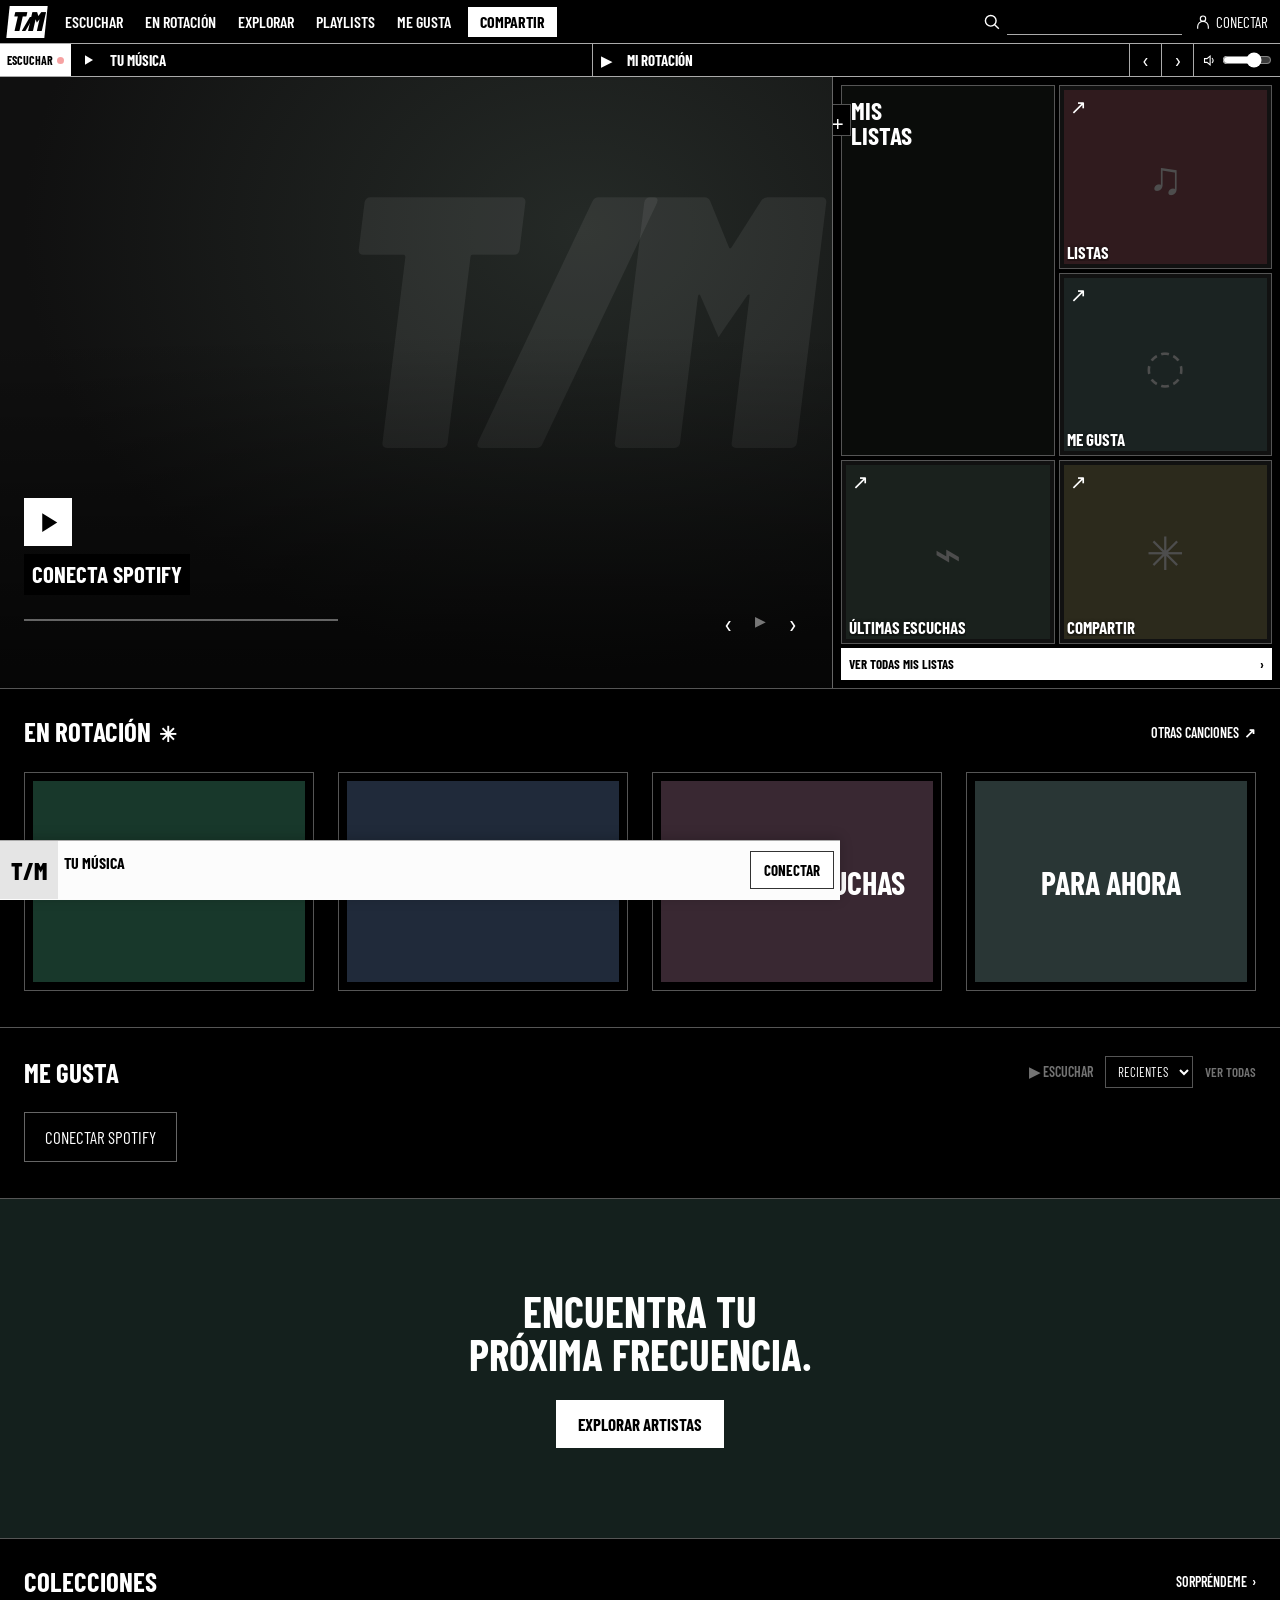
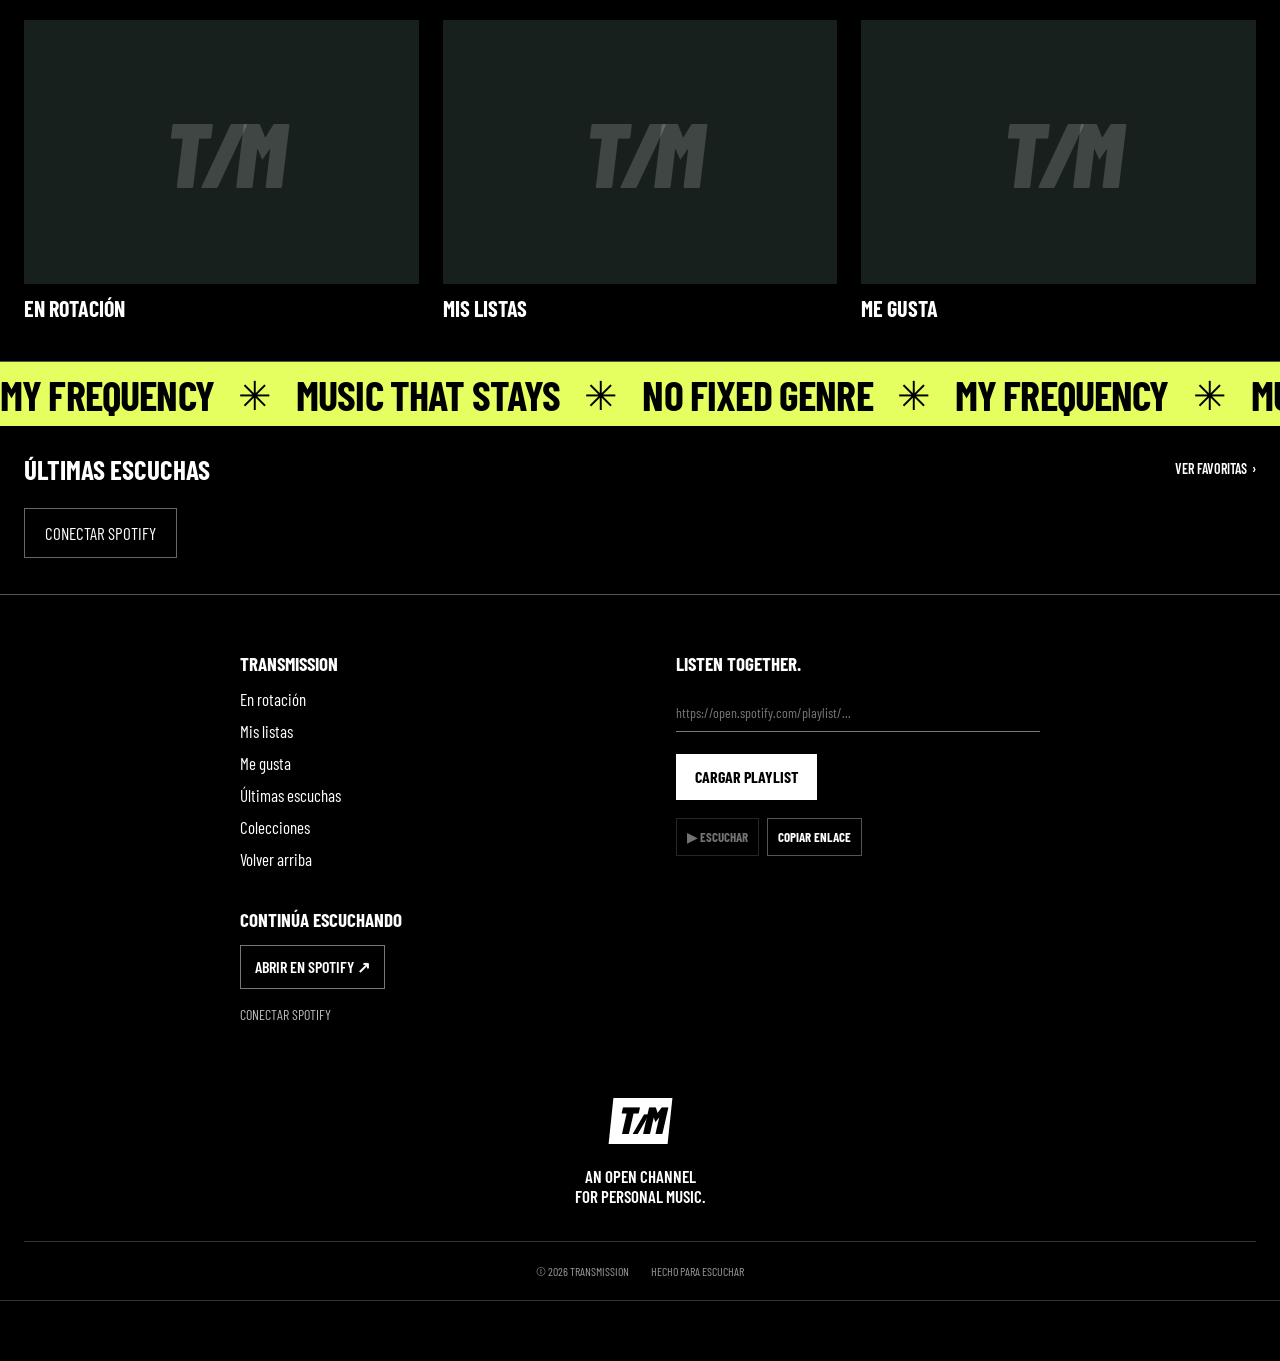
==== index.html @ 5ff11e05 "Use Spotify's current search limit in the music catalog" ====
<!doctype html>
<html lang="es"><head>
  <meta charset="utf-8"><meta name="viewport" content="width=device-width, initial-scale=1, viewport-fit=cover"><meta name="theme-color" content="#000000">
  <meta name="application-name" content="TRANSMISSION"><meta name="apple-mobile-web-app-title" content="TRANSMISSION"><meta property="og:site_name" content="TRANSMISSION"><meta name="description" content="Tu música, playlists y descubrimientos de Spotify en TRANSMISSION.">
  <title>TRANSMISSION — Personal music archive</title>
  <link rel="icon" href="./favicon.svg?v=2" type="image/svg+xml"><link rel="preconnect" href="https://fonts.googleapis.com"><link rel="preconnect" href="https://fonts.gstatic.com" crossorigin>
  <link href="https://fonts.googleapis.com/css2?family=Barlow+Condensed:wght@400;500;600;700;800;900&display=swap" rel="stylesheet">
  <link rel="stylesheet" href="./transmission.css?v=20261012rebuild4">
  <script defer src="./spotify-auth.js?v=20261012rebuild4"></script>
  <script defer src="./spotify-editorial.js?v=20261012rebuild4"></script>
  <script defer src="./spotify-controls.js?v=20261012rebuild4"></script>
  <script defer src="./spotify-taste.js?v=20261012rebuild4"></script>
  <script defer src="./spotify-library.js?v=20261012rebuild4"></script>
  <script defer src="./spotify-polish.js?v=20261012rebuild4"></script>
  <script defer src="./spotify-artist.js?v=20261012rebuild4"></script>
  <script defer src="./spotify-queue.js?v=20261012rebuild4"></script>
  <script defer src="./spotify-favorites.js?v=20261012rebuild4"></script>
  <script defer src="./spotify-search.js?v=20261012rebuild4"></script>
  <script defer src="./transmission-ui.js?v=20261012rebuild4"></script>
</head><body>
<a class="skip-link" href="#main">Saltar al contenido</a>
<header class="site-header" id="top">
  <div class="top-bar">
    <a class="brand" href="#top" aria-label="Transmission — inicio"><span class="brand-mark">T<span class="brand-mark-slash">/</span>M</span></a>
    <nav class="main-nav" id="main-nav" aria-label="Navegación principal">
      <a class="nav-link is-current" href="#radio">ESCUCHAR</a><a class="nav-link" href="#latest">EN ROTACIÓN</a><a class="nav-link" href="#explore">EXPLORAR</a><a class="nav-link" href="#mixtapes">PLAYLISTS</a><a class="nav-link" href="#liked">ME GUSTA</a><a class="support-link" href="#support">COMPARTIR</a>
    </nav>
    <div class="header-tools">
      <div class="tm-inline-search" id="tm-inline-search"><button class="header-search icon-button" id="search-trigger" aria-label="Buscar canciones"><svg viewBox="0 0 24 24" aria-hidden="true"><circle cx="10.5" cy="10.5" r="6.4"/><path d="m15.2 15.2 5 5"/></svg></button><input id="tm-inline-query" type="search" aria-label="Buscar música" autocomplete="off" placeholder=""><div id="tm-inline-results" class="tm-inline-results" hidden role="region" aria-label="Resultados de búsqueda"></div></div>
      <button class="header-account" id="saved-trigger" title="Conectar Spotify"><svg viewBox="0 0 24 24" aria-hidden="true"><circle cx="12" cy="7" r="4"/><path d="M4 22v-3a8 8 0 0 1 16 0v3"/></svg><span id="account-name">CONECTAR</span></button>
      <button class="mobile-trigger icon-button" id="menu-toggle" aria-label="Abrir menú" aria-expanded="false"><svg viewBox="0 0 24 24" aria-hidden="true"><path d="M3 5h18M3 12h18M3 19h18"/></svg></button>
    </div>
  </div>
  <div class="live-strip" id="radio">
    <div class="live-badge" id="live-label">ESCUCHAR <span class="pulse-dot"></span></div>
    <div class="tm-current-channel"><button class="strip-control" id="audio-toggle" aria-label="Reproducir o pausar">▶</button><div class="tm-strip-song"><strong id="strip-song">TU MÚSICA</strong><small id="strip-artist"></small></div><span id="owner-display" hidden></span></div>
    <button class="tm-next-channel" id="tm-up-next" type="button" aria-label="Escuchar mi rotación"><span class="tm-channel-icon" aria-hidden="true">▶</span><strong id="tm-next-song">MI ROTACIÓN</strong><small id="tm-next-artist"></small></button>
    <div class="tm-strip-tools"><button class="strip-control" id="audio-previous" aria-label="Canción anterior">‹</button><button class="strip-control" id="audio-next" aria-label="Siguiente canción">›</button><label class="tm-strip-volume" aria-label="Volumen del reproductor"><svg viewBox="0 0 24 24" aria-hidden="true"><path d="M4 9v6h4l5 4V5L8 9H4Zm12-1a6 6 0 0 1 0 8"/></svg><input id="tm-strip-volume" type="range" min="0" max="100" value="70" aria-label="Volumen"></label></div>
  </div>
</header>
<main id="main">
<section class="lead-layout" aria-label="Música destacada y playlists">
  <div class="hero-slider" id="hero-slider"><div class="hero-visual" id="hero-visual">
    <div class="hero-image no-cover" id="hero-image"></div>
    <div class="hero-topline"><span></span><span class="hero-onair" hidden><i></i> ESCUCHANDO</span></div>
    <div class="hero-caption"><button class="hero-play" id="hero-play" aria-label="Reproducir canción destacada"><svg viewBox="0 0 40 40" aria-hidden="true"><path d="M10 5v30L34 20z"/></svg></button><div class="hero-caption-plate"><p class="hero-kicker" id="hero-kicker"></p><h1 class="hero-title" id="hero-title">TU MÚSICA</h1><p class="hero-description" id="hero-description"></p></div></div>
    <div class="slider-footer"><div class="slider-progress" id="slider-progress" aria-label="Posición del carrusel"><span id="progress-fill"></span></div><span class="slider-count" id="slider-count"></span><div class="slider-controls"><button id="prev-slide" aria-label="Canción anterior en carrusel">‹</button><button id="pause-slide" aria-label="Reproducir la canción seleccionada" disabled>▶</button><button id="next-slide" aria-label="Siguiente canción en carrusel">›</button></div></div>
  </div></div>
  <aside class="mixtape-rail" id="mixtapes" aria-label="Playlists y selecciones personales">
    <div class="rail-head"><button id="tm-rail-open" class="tm-rail-open" type="button" aria-label="Abrir todas mis listas">+</button><div class="rail-heading">MIS<br>LISTAS</div><div class="tm-rail-actions"><button id="tm-station-play" type="button">▶ MI ROTACIÓN</button><button id="tm-now-play" type="button"><span>▶ PARA AHORA</span><small id="tm-now-caption" hidden></small></button></div></div>
    <button class="rail-all" id="rail-all" type="button">VER TODAS MIS LISTAS <span aria-hidden="true">›</span></button>
  </aside>
</section>
<section id="tm-spotify-embed" class="tm-spotify-embed" hidden aria-label="Reproductor oficial de Spotify">
  <div class="tm-embed-heading"><span class="eyebrow">REPRODUCTOR</span>
    <button id="tm-embed-close" type="button" aria-label="Cerrar reproductor oficial">✕</button></div>
  <div id="tm-embed-frame"></div>
  
</section>
<section class="catalog-section" id="latest">
  <div class="section-heading">
    <div><span class="eyebrow" id="pick-period" hidden></span><h2>EN ROTACIÓN <span class="heading-indicator tm-spin-symbol">✳</span></h2></div>
    <button class="view-all" id="top-refresh" type="button">OTRAS CANCIONES <span>↗</span></button>
  </div>
  <div class="picks-grid" id="picks-grid" aria-label="Canciones más escuchadas"></div>
</section>
<section class="catalog-section tm-liked-section" id="liked" aria-label="Canciones guardadas">
  <div class="section-heading">
    <div><span class="eyebrow" id="liked-kicker" hidden></span><h2>ME GUSTA</h2></div>
    <div class="tm-liked-actions">
  <button class="view-all" id="tm-liked-play" type="button" disabled>▶ ESCUCHAR</button>
  <select id="tm-liked-sort-inline" class="tm-liked-sort-inline" aria-label="Ordenar canciones guardadas"><option value="new">RECIENTES</option><option value="old">ANTIGUAS</option><option value="az">A–Z</option><option value="artist">ARTISTA</option></select>
  <div class="tm-liked-pager" id="tm-liked-pager" aria-label="Navegar canciones guardadas">
    <span id="tm-liked-position" class="tm-liked-position" aria-live="polite"></span>
    <button id="tm-liked-prev" type="button" aria-label="Página anterior" disabled>←</button>
    <button id="tm-liked-more" type="button" aria-label="Página siguiente" disabled>→</button>
  </div>
  <button id="tm-liked-all" class="tm-liked-all" type="button">VER TODAS</button>
</div>
  </div>
  <div class="tm-liked-grid" id="tm-liked-grid" aria-live="polite"></div>
</section>
<section class="discover-panel" id="explore">
  <div id="tm-artist-backdrop" class="tm-artist-backdrop" aria-hidden="true"></div>
  <div class="discover-copy"><h2>ENCUENTRA TU<br>PRÓXIMA FRECUENCIA.</h2><div id="taste-artists" class="tm-taste-artists" hidden><div id="taste-artist-names"></div></div><button id="tm-explore-artists" class="light-cta" type="button">EXPLORAR ARTISTAS</button></div>
</section>
<section class="catalog-section collection-section" id="collections">
  <div class="section-heading"><h2>COLECCIONES</h2><button class="view-all" id="random-discovery" type="button">SORPRÉNDEME <span aria-hidden="true">›</span></button></div>
  <div class="collection-grid">
    <button class="collection-tile" id="collection-top" type="button"><span class="collection-art" id="tm-collection-art-1" aria-hidden="true"></span><span class="collection-caption"><b>EN ROTACIÓN</b><span id="collection-count-1"></span></span></button>
    <button class="collection-tile" id="collection-playlists" type="button"><span class="collection-art" id="tm-collection-art-2" aria-hidden="true"></span><span class="collection-caption"><b>MIS LISTAS</b><span id="collection-count-2"></span></span></button>
    <button class="collection-tile" id="collection-liked" type="button"><span class="collection-art" id="tm-collection-art-3" aria-hidden="true"></span><span class="collection-caption"><b>ME GUSTA</b><span id="collection-count-3"></span></span></button>
  </div>
</section>
<section class="marquee-band" aria-label="Identidad visual"><div class="marquee-inner" aria-hidden="true"><span class="tm-ticker-cycle"><span class="tm-ticker-copy">MY FREQUENCY</span><span class="tm-ticker-star">✳</span><span class="tm-ticker-copy">MUSIC THAT STAYS</span><span class="tm-ticker-star">✳</span><span class="tm-ticker-copy">NO FIXED GENRE</span><span class="tm-ticker-star">✳</span><span class="tm-ticker-copy">MY FREQUENCY</span><span class="tm-ticker-star">✳</span><span class="tm-ticker-copy">MUSIC THAT STAYS</span><span class="tm-ticker-star">✳</span><span class="tm-ticker-copy">NO FIXED GENRE</span><span class="tm-ticker-star">✳</span></span><span class="tm-ticker-cycle"><span class="tm-ticker-copy">MY FREQUENCY</span><span class="tm-ticker-star">✳</span><span class="tm-ticker-copy">MUSIC THAT STAYS</span><span class="tm-ticker-star">✳</span><span class="tm-ticker-copy">NO FIXED GENRE</span><span class="tm-ticker-star">✳</span><span class="tm-ticker-copy">MY FREQUENCY</span><span class="tm-ticker-star">✳</span><span class="tm-ticker-copy">MUSIC THAT STAYS</span><span class="tm-ticker-star">✳</span><span class="tm-ticker-copy">NO FIXED GENRE</span><span class="tm-ticker-star">✳</span></span></div></section>
<section class="catalog-section studio-block" id="recent"><div class="section-heading"><h2>ÚLTIMAS ESCUCHAS</h2><a class="view-all" href="#liked">VER FAVORITAS <span aria-hidden="true">›</span></a><span id="recent-label" hidden></span></div><div id="recent-items" class="tm-recent-items" aria-label="Tus últimas reproducciones"></div></section>
</main>
<footer class="footer" id="support">
  <div class="footer-main"><div class="footer-links"><h2>TRANSMISSION</h2><a href="#latest">En rotación</a><a href="#mixtapes">Mis listas</a><a href="#liked">Me gusta</a><a href="#recent">Últimas escuchas</a><a href="#collections">Colecciones</a><a href="#top">Volver arriba</a><h2 class="footer-spotify-title">CONTINÚA ESCUCHANDO</h2><a id="tm-open-spotify" class="spotify-link" href="https://open.spotify.com/" target="_blank" rel="noopener noreferrer">ABRIR EN SPOTIFY ↗</a><button id="reconnect-button" class="tm-link" type="button">CONECTAR SPOTIFY</button></div>
    <div class="footer-share"><h2>LISTEN TOGETHER.</h2><form id="shared-form" class="tm-form">
        <input id="shared-link" type="url" placeholder="https://open.spotify.com/playlist/..." aria-label="URL de playlist" required>
        <button class="light-cta tm-submit" type="submit">CARGAR PLAYLIST</button>
      </form>
      <div id="shared-info" class="eyebrow"></div>
      <p id="shared-name" class="tm-shared-name"></p>
      <div id="tm-public-embed" class="tm-public-embed" hidden aria-label="Playlist de Spotify integrada"></div>
      <div class="tm-actions">
        <button id="shared-button" class="light-cta tm-submit" disabled type="button">▶ ESCUCHAR</button>
        <button id="shared-share" class="light-cta tm-submit" type="button">COPIAR ENLACE</button>
      </div>
</div></div>
  <div class="footer-signature"><a class="brand-mark" href="#top" aria-label="Transmission — inicio">T<span class="brand-mark-slash">/</span>M</a><p>AN OPEN CHANNEL<br>FOR PERSONAL MUSIC.</p></div><div class="footer-bottom"><span>© 2026 TRANSMISSION</span><span>HECHO PARA ESCUCHAR</span></div>
</footer>
<section class="tm-audio-panel" id="player" aria-label="Reproductor integrado de Spotify">
  <div class="tm-player-art" id="player-art">T/M</div>
  <div class="tm-player-copy">
    <strong id="player-track">TU MÚSICA</strong>
    <small id="player-artist"></small>
    <button id="tm-favorite" class="tm-favorite-button" type="button" aria-label="Guardar canción en Me gusta" title="Guardar canción" disabled>♡</button>
    <div class="tm-timeline">
      <span id="tm-elapsed" aria-label="Posición actual">0:00</span>
      <input id="tm-seek" type="range" min="0" max="1000" value="0" step="1" aria-label="Avanzar dentro de la canción" disabled>
      <span id="tm-duration" aria-label="Duración total">0:00</span>
    </div>
  </div>
  <div class="tm-play-controls" aria-label="Controles de reproducción">
    <button class="tm-control" type="button" id="tm-prev" aria-label="Canción anterior" title="Anterior"><svg width="19" height="19" viewBox="0 0 24 24" fill="none" stroke="currentColor" stroke-width="1.6" stroke-linejoin="round" stroke-linecap="round" aria-hidden="true"><path d="m19 5-9 7 9 7V5ZM5 5v14"/></svg></button>
    <button class="tm-control tm-control-primary" type="button" id="tm-play" aria-label="Reproducir" title="Reproducir"><svg width="19" height="19" viewBox="0 0 24 24" fill="none" stroke="currentColor" stroke-width="1.6" stroke-linejoin="round" stroke-linecap="round" aria-hidden="true"><path d="m9 5 12 7-12 7V5Z" fill="currentColor" stroke="none"/></svg></button>
    <button class="tm-control" type="button" id="tm-next" aria-label="Canción siguiente" title="Siguiente"><svg width="19" height="19" viewBox="0 0 24 24" fill="none" stroke="currentColor" stroke-width="1.6" stroke-linejoin="round" stroke-linecap="round" aria-hidden="true"><path d="m5 5 9 7-9 7V5Zm14 0v14"/></svg></button>
  </div>
  <button id="tm-mini-queue" class="tm-control tm-queue-trigger" type="button" aria-label="Ver cola de reproducción" aria-expanded="false" title="Cola"><svg viewBox="0 0 24 24" aria-hidden="true"><path d="M8 6h13M8 12h13M8 18h13M3 6h1M3 12h1M3 18h1"/></svg></button>
  <button id="tm-mini-share" class="tm-control tm-share-trigger" type="button" aria-label="Compartir canción" title="Compartir"><svg viewBox="0 0 24 24" aria-hidden="true"><path d="M8 12h10m-4-4 4 4-4 4M5 5v14"/></svg></button>
  <div class="tm-play-settings">
    <label class="tm-volume" title="Volumen del navegador"><svg width="19" height="19" viewBox="0 0 24 24" fill="none" stroke="currentColor" stroke-width="1.6" stroke-linejoin="round" stroke-linecap="round" aria-hidden="true"><path d="M4 9v6h4l5 4V5L8 9H4Zm12-1a6 6 0 0 1 0 8m3-11a10 10 0 0 1 0 14"/></svg><input id="tm-volume" type="range" min="0" max="100" value="70" step="1" aria-label="Volumen" disabled></label>
    <button class="tm-control tm-options-trigger" id="tm-more" type="button" aria-label="Más opciones" aria-expanded="false"><svg width="19" height="19" viewBox="0 0 24 24" fill="none" stroke="currentColor" stroke-width="1.6" stroke-linejoin="round" stroke-linecap="round" aria-hidden="true"><circle cx="5" cy="12" r="1.3" fill="currentColor"/><circle cx="12" cy="12" r="1.3" fill="currentColor"/><circle cx="19" cy="12" r="1.3" fill="currentColor"/></svg></button>
    <div class="tm-player-popover" id="tm-options" hidden>
      <div class="tm-popover-heading">AUDIO</div>
      <div class="tm-popover-row">
        <button id="tm-shuffle" class="tm-opt-button" type="button" aria-pressed="false"><svg width="19" height="19" viewBox="0 0 24 24" fill="none" stroke="currentColor" stroke-width="1.6" stroke-linejoin="round" stroke-linecap="round" aria-hidden="true"><path d="m4 7 3 0c7 0 4 10 13 10m-4-4 4 4-4 4M4 17h3c7 0 4-10 13-10m-4-4 4 4-4 4"/></svg> ALEATORIO</button>
        <button id="tm-repeat" class="tm-opt-button" type="button" aria-pressed="false"><svg width="19" height="19" viewBox="0 0 24 24" fill="none" stroke="currentColor" stroke-width="1.6" stroke-linejoin="round" stroke-linecap="round" aria-hidden="true"><path d="m17 2 3 3-3 3M4 11V8a3 3 0 0 1 3-3h13M7 22l-3-3 3-3m13-3v3a3 3 0 0 1-3 3H4"/></svg> REPETIR</button>
      </div>
      <div class="tm-popover-row">
        <button id="tm-queue-button" class="tm-opt-button" type="button"><svg width="19" height="19" viewBox="0 0 24 24" fill="none" stroke="currentColor" stroke-width="1.6" stroke-linejoin="round" stroke-linecap="round" aria-hidden="true"><path d="M9 6h12M9 12h12M9 18h12M3 6h2M3 12h2M3 18h2"/></svg> COLA</button>
        <button id="tm-devices-button" class="tm-opt-button" type="button"><svg width="19" height="19" viewBox="0 0 24 24" fill="none" stroke="currentColor" stroke-width="1.6" stroke-linejoin="round" stroke-linecap="round" aria-hidden="true"><rect x="3" y="4" width="18" height="13" rx="1.4"/><path d="M8 21h8m-4-4v4"/></svg> DISPOSITIVOS</button>
      </div>
      <a id="tm-lyrics-button" class="tm-opt-button" href="https://open.spotify.com/" target="_blank" rel="noopener noreferrer" title="Las letras oficiales se consultan dentro de Spotify">VER LETRAS EN SPOTIFY ↗</a>
      <button id="tm-diagnostics" class="tm-opt-button" type="button">DIAGNÓSTICO DEL REPRODUCTOR ↗</button>
      <button id="tm-open-publish" class="tm-opt-button" type="button" hidden>PREPARAR SELECCIÓN PÚBLICA ↗</button>
      <div class="tm-popover-content" id="tm-popover-content" role="status"></div>
    </div>
  </div>
  <div class="tm-player-state">
    <span id="player-device">WEB PLAYER / DESCONECTADO</span>
    <button id="connect-button" class="tm-button" type="button">CONECTAR</button>
  </div>
</section>
<div id="spotify-status" hidden aria-hidden="true"></div>
<div class="tm-library-screen" id="tm-library-screen" hidden aria-hidden="true">
 <div class="tm-library-dialog" role="dialog" aria-modal="true" aria-labelledby="tm-library-title">
   <header class="tm-library-header"><div><h2 id="tm-library-title">MIS LISTAS</h2><p id="tm-library-count"></p></div><button id="tm-library-close" type="button" aria-label="Cerrar listas">✕</button></header>
   <div class="tm-library-bar" id="tm-library-bar">
     <input id="tm-library-search" type="search" aria-label="Filtrar playlists" placeholder="Buscar en mis listas" autocomplete="off">
     <div class="tm-library-filters" role="group" aria-label="Filtrar listas"><button type="button" data-filter="all" aria-pressed="true">TODAS</button><button type="button" data-filter="radios" aria-pressed="false">RADIOS / MIXES</button></div>
   </div>
   <div class="tm-library-grid" id="tm-library-grid"></div>
<div id="tm-playlist-detail" class="tm-playlist-detail" hidden>
  <button type="button" id="tm-playlist-back" class="tm-playlist-back">← MIS LISTAS</button>
  <div class="tm-playlist-heading">
    <div id="tm-playlist-cover" class="tm-playlist-cover" aria-hidden="true"></div>
    <div class="tm-playlist-about">
      <h3 id="tm-playlist-name"></h3>
      <p id="tm-playlist-owner"></p>
      <div class="tm-playlist-actions">
        <button id="tm-playlist-all" type="button">▶ REPRODUCIR LISTA</button>
        <a id="tm-playlist-external" target="_blank" rel="noopener noreferrer">ABRIR EN SPOTIFY ↗</a>
      </div>
    </div>
  </div>
  <div id="tm-playlist-tracks" class="tm-playlist-tracks" aria-live="polite"></div>
  <div id="tm-playlist-frame" class="tm-playlist-frame" hidden></div>
  <button id="tm-playlist-next" type="button" hidden>MÁS CANCIONES ↓</button>
</div>
   <div class="tm-library-bottom" id="tm-library-bottom"><button id="tm-library-more" type="button" hidden>CARGAR MÁS ↗</button><p id="tm-library-feedback" role="status"></p></div>
 </div>
</div>
<div class="tm-liked-modal" id="tm-liked-modal" hidden>
 <div class="tm-liked-dialog" role="dialog" aria-modal="true" aria-labelledby="tm-liked-dialog-title">
  <header class="tm-liked-dialog-head"><h2 id="tm-liked-dialog-title">ME GUSTA</h2><button id="tm-liked-close" aria-label="Cerrar favoritas" type="button">✕</button></header>
  <div class="tm-liked-toolbar"><label class="tm-liked-search"><svg viewBox="0 0 24 24" aria-hidden="true"><circle cx="10.5" cy="10.5" r="6.4"/><path d="m15.2 15.2 5 5"/></svg><input id="tm-liked-search" type="search" aria-label="Buscar en canciones guardadas" placeholder="" autocomplete="off"></label><select id="tm-liked-sort" aria-label="Orden de canciones guardadas"><option value="new">RECIENTES</option><option value="old">ANTIGUAS</option><option value="az">A–Z</option><option value="artist">ARTISTA</option></select><span id="tm-liked-total"></span></div>
  <div id="tm-liked-all-grid" class="tm-liked-all-grid"></div>
  <button type="button" id="tm-liked-load" class="tm-liked-load" hidden>CARGAR MÁS</button>
 </div>
</div>
<div id="tm-artist-modal" class="tm-artist-modal" hidden>
 <div class="tm-artist-body" role="dialog" aria-modal="true" aria-labelledby="tm-artist-title">
  <div class="tm-artist-top"><h2 id="tm-artist-title"></h2><button id="tm-artist-close" type="button" aria-label="Cerrar artista">✕</button></div>
  <div id="tm-artist-songs" class="tm-artist-songs"></div>
  <a id="tm-artist-external" target="_blank" rel="noopener noreferrer">VER EN SPOTIFY ↗</a>
 </div>
</div>
<div id="tm-mini-queue-panel" class="tm-mini-queue-panel" hidden aria-label="Cola actual"><div class="tm-mini-queue-top"><strong>COLA</strong><button type="button" id="tm-mini-queue-close" aria-label="Cerrar cola">✕</button></div><div id="tm-mini-queue-tracks" class="tm-mini-queue-tracks"></div></div>
<div id="owner-public-export" class="tm-publish-modal" hidden><div class="tm-publish-dialog" role="dialog" aria-modal="true" aria-labelledby="tm-publish-title"><header><h2 id="tm-publish-title">SELECCIÓN PÚBLICA</h2><button id="tm-publish-close" type="button" aria-label="Cerrar selección pública">✕</button></header><label class="tm-share-label"><input id="tm-share-recent" type="checkbox"> Incluir últimas escuchas</label><label class="tm-share-label"><input id="tm-share-liked" type="checkbox"> Incluir canciones guardadas</label><button id="tm-export-public" class="light-cta" type="button">DESCARGAR SELECCIÓN</button></div></div>
<div class="toast" id="toast" role="status" aria-live="polite"></div>
</body></html>
---- transmission.css ----
/* TRANSMISSION. NTS composition, one stylesheet and one Spotify player. */
:root{--ink:#000;--paper:#fff;--line:#555;--yellow:#e6ff60;--display:'Barlow Condensed','Arial Narrow',Arial,sans-serif;--mono:Arial,sans-serif;--player-height:60px;--player-width:min(100vw,1000px)}
*{box-sizing:border-box}html{scroll-behavior:smooth;scroll-padding-top:85px}body{margin:0;padding-bottom:var(--player-height);background:var(--ink);color:var(--paper);font-family:var(--display);-webkit-font-smoothing:antialiased}button,input,select{font:inherit}button{cursor:pointer}button:disabled{cursor:default;opacity:.45}a{color:inherit;text-decoration:none}button,input,select,a{-webkit-tap-highlight-color:transparent}button:focus-visible,a:focus-visible,input:focus-visible,select:focus-visible{outline:2px solid var(--yellow);outline-offset:3px}button{color:inherit}svg{fill:none;stroke:currentColor;stroke-width:1.7}img{max-width:100%}[hidden]{display:none!important}.skip-link{position:fixed;top:-60px;left:10px;z-index:600;background:white;color:black;padding:12px}.skip-link:focus{top:10px}
.site-header{position:sticky;top:0;background:#000;z-index:180}.top-bar{height:44px;display:flex;align-items:center;border-bottom:1px solid #aaa;padding:0 8px;gap:9px}.brand{display:flex;align-items:center;flex:none}.brand-mark{display:inline-block;background:#fff;color:#000;font-size:27px;line-height:29px;font-weight:900;font-style:italic;letter-spacing:-2px;padding:0 4px;transform:skew(-6deg)}.brand-mark-slash{font-size:20px;letter-spacing:-3px}.main-nav{display:flex;align-items:center;gap:2px;min-width:0}.nav-link,.support-link{white-space:nowrap;padding:0 10px;font-size:16px;line-height:20px;font-weight:600}.nav-link:hover{text-decoration:underline;text-underline-offset:4px}.support-link{padding:5px 12px;background:white;color:black;font-weight:700;margin-left:5px}.support-link:hover{background:var(--yellow)}.header-tools{display:flex;align-items:center;gap:9px;margin-left:auto;height:100%}.icon-button{display:grid;place-items:center;border:0;background:transparent;padding:0;width:30px;height:36px;flex:none}.icon-button svg{width:20px;height:20px}.header-account{background:transparent;border:0;display:flex;align-items:center;gap:5px;font-size:15px;max-width:175px;white-space:nowrap;padding:0 4px}.header-account span{overflow:hidden;text-overflow:ellipsis}.header-account svg{width:16px;height:16px;flex:none}.mobile-trigger{display:none}
.tm-inline-search{display:flex;align-items:center;position:relative;width:205px;min-width:80px;height:100%}.tm-inline-search input{min-width:0;flex:1;height:27px;border:0;border-bottom:1px solid #aaa;background:transparent;color:white;padding:2px 4px;outline-offset:1px;font-size:15px}.tm-inline-results{position:absolute;top:44px;right:0;width:370px;max-width:calc(100vw - 16px);max-height:65vh;overflow:auto;border:1px solid #666;background:#000;box-shadow:0 8px 30px #0008}.tm-search-result{display:flex;align-items:center;gap:12px;padding:10px;width:100%;text-align:left;border:0;border-bottom:1px solid #333;background:transparent}.tm-search-result:hover{background:#222}.tm-search-cover{width:46px;height:46px;flex:none;background:#222 center/cover}.tm-search-copy{min-width:0;flex:1}.tm-search-copy strong,.tm-search-copy small{display:block;overflow:hidden;text-overflow:ellipsis;white-space:nowrap}.tm-search-copy strong{font-size:17px;font-weight:700}.tm-search-copy small{font-size:14px;color:#bbb}.tm-search-message{font:14px/1.4 Arial,sans-serif;padding:16px;margin:0}.tm-search-play{font-size:15px}
.live-strip{height:33px;display:flex;align-items:stretch;border-bottom:1px solid #aaa;background:#000}.live-badge{display:flex;align-items:center;gap:4px;white-space:nowrap;font-size:12px;font-weight:700;background:#fff;color:black;padding:0 7px}.pulse-dot,.hero-onair i{width:7px;height:7px;background:#ec3030;border-radius:50%;display:inline-block}.pulse-dot{opacity:.45}.tm-is-playing .pulse-dot,.tm-is-playing .hero-onair i{animation:pulse 1.8s ease-in-out infinite}.tm-current-channel{display:flex;align-items:stretch;min-width:0;flex:1;border-right:1px solid #aaa}.tm-strip-song{display:flex;align-items:center;gap:10px;flex:1;min-width:0;padding:0 7px}.tm-strip-song strong{font-size:15px;font-weight:700;white-space:nowrap;overflow:hidden;text-overflow:ellipsis}.tm-strip-song small{margin-left:auto;font-size:12px;white-space:nowrap;overflow:hidden;text-overflow:ellipsis}.strip-control{display:grid;place-items:center;width:32px;padding:0;flex:none;border:0;background:transparent;font-size:24px;line-height:1}.strip-control svg{width:16px;height:16px}.strip-control:hover{background:#222}.tm-next-channel{display:flex;align-items:center;gap:8px;min-width:0;flex:1;border:0;border-right:1px solid #aaa;background:transparent;text-align:left;padding:0 8px;font-size:15px}.tm-next-channel:hover{background:#222}.tm-next-channel strong{overflow:hidden;text-overflow:ellipsis;white-space:nowrap;font-weight:700}.tm-next-channel small{margin-left:auto;white-space:nowrap;overflow:hidden;text-overflow:ellipsis;font-size:12px}.tm-channel-icon{width:18px;flex:none;font-size:15px}.tm-strip-tools{display:flex;align-items:stretch}.tm-strip-tools>.strip-control{border-right:1px solid #aaa}.tm-strip-volume{display:flex;align-items:center;gap:5px;padding:0 8px}.tm-strip-volume svg{width:15px;height:15px}.tm-strip-volume input{width:50px;height:14px;accent-color:#fff;margin:0}
.lead-layout{display:grid;grid-template-columns:minmax(0,1fr) 35%;height:min(790px,calc(100svh - 77px),47.8125vw);min-height:344px;border-bottom:1px solid #555;overflow:hidden}.hero-slider,.hero-visual{position:relative;min-width:0;height:100%;overflow:hidden}.hero-visual{background:#101010}.hero-image{position:absolute;inset:0;background-position:center;background-size:cover;transition:filter .35s,opacity .35s}.hero-image.no-cover{background:radial-gradient(ellipse at 70% 25%,#252a27,transparent 68%),#101010}.hero-image.no-cover:after{content:'T/M';position:absolute;right:6%;top:8%;color:#f9f9f911;font-weight:900;font-style:italic;font-size:clamp(130px,28vw,450px);line-height:1;letter-spacing:-.08em}.hero-visual:before{content:'';position:absolute;inset:0;z-index:1;pointer-events:none;background:linear-gradient(0deg,#000a,transparent 58%)}.hero-visual:hover .hero-image{filter:brightness(.82)}.hero-caption{position:absolute;z-index:2;left:24px;bottom:93px;max-width:min(320px,calc(100% - 48px))}.hero-play{display:grid;place-items:center;width:48px;height:48px;background:white;color:black;border:0;margin-bottom:8px}.hero-play svg{width:25px;height:25px;fill:currentColor;stroke:none}.hero-play:hover{background:var(--yellow)}.hero-caption-plate{background:#000;padding:8px;max-width:100%;width:fit-content}.hero-kicker{margin:0 0 3px;font-size:12px;line-height:14px;color:#aaa}.hero-kicker:empty{display:none}.hero-title{margin:0;font-size:23px;line-height:25px;font-weight:700;text-transform:uppercase;overflow-wrap:anywhere;letter-spacing:0}.hero-description{margin:6px 0 0;font-size:15px;line-height:18px;font-weight:400}.hero-description:empty{display:none}.hero-topline{position:absolute;top:18px;right:24px;left:24px;z-index:2;display:flex;justify-content:space-between;font-size:12px}.hero-onair{display:flex;align-items:center;gap:5px;padding:4px 6px;background:#000c}.slider-footer{position:absolute;left:24px;right:24px;bottom:53px;display:flex;align-items:center;gap:10px;z-index:2}.slider-progress{height:2px;background:#ffffff60;flex:0 1 40%;overflow:hidden}.slider-progress span{display:block;width:0;height:100%;background:#fff;transition:width .2s}.slider-count{font-size:13px;white-space:nowrap}.slider-controls{display:flex;margin-left:auto}.slider-controls button{display:grid;place-items:center;width:32px;height:30px;border:0;background:none;font-size:29px;padding:0}.slider-controls button:hover{color:var(--yellow)}#pause-slide{font-size:14px}
.mixtape-rail{display:grid;grid-template-columns:repeat(var(--tm-rail-columns,3),minmax(0,1fr));grid-template-rows:repeat(var(--tm-rail-rows,2),minmax(0,1fr)) 32px;gap:4px;padding:8px;min-width:0;height:100%;background:#000;border-left:1px solid #666;overflow:hidden}.rail-head{position:relative;grid-column:1;grid-row:1/span var(--tm-head-rows,2);display:flex;flex-direction:column;min-width:0;border:1px solid #555;padding:12px 9px;background:#161916 center/cover;isolation:isolate}.rail-head:before{position:absolute;inset:0;content:'';background:#0008;z-index:-1}.rail-heading{font-size:25px;line-height:25px;font-weight:700}.tm-rail-open{position:absolute;top:18px;left:-19px;display:grid;place-items:center;width:28px;height:32px;background:#000;border:1px solid #555;font-size:26px;z-index:3}.tm-rail-open:hover{background:#fff;color:#000}.tm-rail-actions{display:flex;flex-direction:column;gap:8px;margin-top:auto;padding-top:20px}.tm-rail-actions button{border:1px solid #777;background:#0009;padding:8px 4px;text-align:left;font-size:15px;line-height:17px;font-weight:600}.tm-rail-actions button:hover{background:#fff;color:#000}.rail-item{position:relative;border:1px solid #555;background:#111;text-align:left;overflow:hidden;display:flex;align-items:flex-end;min-width:0;min-height:0;padding:7px}.rail-item-cover{position:absolute;inset:4px;background:#222 center/cover;font-size:46px;display:grid;place-items:center;color:#777;filter:brightness(.65);transition:filter .3s,transform .3s}.rail-item:hover .rail-item-cover{filter:brightness(.35);transform:scale(1.02)}.rail-item-label{position:relative;z-index:1;font-size:17px;line-height:18px;font-weight:700;overflow-wrap:anywhere;text-shadow:0 1px 4px #000;display:-webkit-box;-webkit-line-clamp:3;-webkit-box-orient:vertical;overflow:hidden}.rail-item-label small{display:block;margin-top:3px;font-size:12px;line-height:14px;font-weight:400;color:#eee}.rail-item-arrow{position:absolute;left:10px;top:8px;z-index:1;font-size:20px}.rail-all{grid-column:1/-1;display:flex;align-items:center;justify-content:space-between;min-width:0;border:0;background:white;color:black;font-size:13px;font-weight:700;padding:5px 8px}.rail-all:hover{background:var(--yellow)}
.catalog-section{padding:28px 24px 36px;border-bottom:1px solid #555}.section-heading{display:flex;align-items:center;gap:18px;margin:0 0 24px;min-width:0}.section-heading h2{font-size:27px;line-height:29px;font-weight:700;letter-spacing:0;margin:0}.section-heading .eyebrow{display:none}.heading-indicator{font-size:21px;display:inline-block;margin-left:3px}.view-all{display:inline-flex;align-items:center;gap:5px;margin-left:auto;border:0;background:transparent;white-space:nowrap;font-size:14px;line-height:18px;font-weight:600;padding:5px 0}.view-all:hover{color:var(--yellow)}.picks-grid{display:grid;grid-template-columns:repeat(4,minmax(0,1fr));gap:24px}.record-card{min-width:0;border:1px solid #555;padding:8px;display:flex;flex-direction:column}.record-image{border:0;display:block;position:relative;width:100%;aspect-ratio:1.35;background:#151515;overflow:hidden;padding:0;text-align:left}.record-art{position:absolute;inset:0;background-position:center;background-size:cover;transition:filter .3s,transform .4s}.record-image:hover .record-art{filter:brightness(.65);transform:scale(1.02)}.card-play{position:absolute;top:10px;left:10px;display:grid;place-items:center;width:28px;height:28px;font-size:22px;color:white;opacity:0;transition:opacity .2s;text-shadow:0 1px 4px black}.record-image:hover .card-play,.record-image:focus-visible .card-play{opacity:1}.record-index:empty{display:none}.record-info{display:flex;align-items:flex-start;justify-content:space-between;gap:12px;padding:12px 6px 8px}.record-info>div{min-width:0}.record-type{font-size:12px;color:#bbb}.record-info h3{font-size:21px;line-height:23px;font-weight:700;margin:5px 0 8px;text-transform:uppercase}.record-info p{font-size:14px;line-height:18px;color:#bdbdbd;margin:0}.save-button{margin-top:2px;flex:none;font-size:17px}.save-button:hover{color:var(--yellow)}.tm-placeholder{display:grid;place-items:center;background:#181818;color:#fff}.tm-placeholder-title{font-size:32px;font-weight:700;padding:18px;text-align:center}.graphic-one{background:#18382b}.graphic-two{background:#202a3a}.graphic-three{background:#392832}.art-focus{background:#293635}.art-pool{background:#4a292e}.art-low{background:#28332c}.art-feel{background:#44402b}
.tm-liked-actions{display:flex;align-items:center;gap:12px;margin-left:auto}.tm-liked-actions .view-all{margin:0}.tm-liked-sort-inline,.tm-liked-toolbar select{background:#000;border:1px solid #555;color:#fff;border-radius:0;font-size:13px;padding:6px 8px}.tm-liked-pager{display:flex;align-items:center;gap:10px}.tm-liked-position{font-size:13px;font-variant-numeric:tabular-nums;white-space:nowrap}.tm-liked-pager button{background:none;border:0;font-size:20px;padding:2px 4px}.tm-liked-all{background:none;border:0;font-size:13px;font-weight:600;padding:5px 0}.tm-liked-grid{display:grid;grid-template-columns:repeat(6,minmax(0,1fr));gap:24px}.tm-liked-card{min-width:0}.tm-liked-art{display:block;width:100%;aspect-ratio:1;border:0;background:#161616 center/cover;position:relative}.tm-liked-art:after{content:'▶';position:absolute;top:10px;left:10px;opacity:0;font-size:24px;text-shadow:0 1px 5px black}.tm-liked-art:hover:after,.tm-liked-art:focus-visible:after{opacity:1}.tm-liked-art:hover{background-blend-mode:multiply;background-color:#666}.tm-liked-caption{padding-top:12px}.tm-liked-caption strong,.tm-liked-caption small{display:block}.tm-liked-caption strong{font-weight:700;font-size:20px;line-height:22px;text-transform:uppercase}.tm-liked-caption small{font-size:14px;line-height:18px;color:#bbb;margin-top:6px}.tm-liked-empty,.tm-empty{grid-column:1/-1;margin:0;padding:12px 0;color:#aaa;font:14px/1.5 Arial,sans-serif}.tm-empty-action{background:none;border:1px solid #666;padding:14px 20px;font-size:17px;color:#fff;grid-column:1/-1;justify-self:start}.tm-empty-action:hover{color:#000;background:#fff}
.discover-panel{position:relative;min-height:340px;border-bottom:1px solid #555;overflow:hidden;display:grid;place-items:center;background:#14201d;isolation:isolate}.tm-artist-backdrop{position:absolute;inset:0;z-index:-1;display:grid;grid-template-columns:repeat(4,1fr);filter:brightness(.3);opacity:.85}.tm-artist-backdrop span{background:center/cover}.discover-copy{position:relative;text-align:center;padding:52px 24px;width:100%}.discover-copy h2{font-size:43px;line-height:43px;font-weight:700;letter-spacing:0;margin:0 0 24px}.tm-taste-artists{margin:0 0 23px}.tm-taste-artists>div{display:flex;justify-content:center;flex-wrap:wrap;gap:10px 20px}.tm-taste-artists button{border:0;border-bottom:1px solid #aaa;background:transparent;font-size:19px;font-weight:600;padding:3px 0}.tm-taste-artists button:hover{color:var(--yellow);border-color:var(--yellow)}.light-cta{display:inline-block;border:0;border-radius:0;background:white;color:#000;padding:14px 22px;font-size:17px;line-height:20px;font-weight:700;text-align:center}.light-cta:hover{background:var(--yellow)}
.collection-grid{display:grid;grid-template-columns:repeat(3,minmax(0,1fr));gap:24px}.collection-tile{display:block;min-width:0;border:0;background:none;text-align:left;padding:0}.collection-art{display:grid;grid-template-columns:repeat(2,1fr);grid-template-rows:repeat(2,1fr);position:relative;aspect-ratio:1.5;background:#17201c;overflow:hidden}.collection-art:empty:after{content:'T/M';position:absolute;inset:0;display:grid;place-items:center;font-size:90px;font-style:italic;font-weight:900;color:#ffffff2c;letter-spacing:-.08em}.collection-art span{background:#151515 center/cover;transition:filter .3s}.collection-tile:hover .collection-art span{filter:brightness(.65)}.collection-caption{display:flex;flex-direction:column;gap:5px;margin-top:12px}.collection-caption b{font-size:22px;line-height:24px;font-weight:700}.collection-caption>span{font-size:13px;line-height:17px;color:#bbb}
.marquee-band{overflow:hidden;background:var(--yellow);color:#000;border-bottom:1px solid #000;padding:9px 0}.marquee-inner{display:flex;width:max-content;animation:ticker 35s linear infinite;will-change:transform}.tm-ticker-cycle{display:flex;align-items:center;gap:24px;flex-shrink:0;padding-right:24px}.tm-ticker-copy{white-space:nowrap;font-size:42px;line-height:46px;font-weight:700;letter-spacing:-.02em}.tm-ticker-star{display:inline-block;font-size:40px;line-height:42px;animation:spin 12s linear infinite}.tm-spin-symbol{animation:spin 15s linear infinite}.tm-recent-items{display:grid;grid-template-columns:repeat(4,minmax(0,1fr));gap:24px}.tm-recent-item{border:0;background:none;text-align:left;padding:0;display:block;min-width:0;position:relative}.tm-recent-cover{display:block;width:100%;aspect-ratio:1.5;background:#161616 center/cover;transition:filter .3s}.tm-recent-item:hover .tm-recent-cover{filter:brightness(.6)}.tm-recent-desc{display:block;margin-top:12px}.tm-recent-desc strong{display:block;font-size:21px;line-height:23px;font-weight:700;text-transform:uppercase}.tm-recent-desc small{display:block;margin-top:6px;font-size:14px;line-height:18px;color:#bbb}.tm-recent-arrow{position:absolute;left:10px;top:10px;font-size:22px;opacity:0;text-shadow:0 1px 5px black}.tm-recent-item:hover .tm-recent-arrow,.tm-recent-item:focus-visible .tm-recent-arrow{opacity:1}
.footer{padding:58px 24px 0;border-bottom:1px solid #333}.footer-main{display:grid;grid-template-columns:1fr 1fr;gap:72px;max-width:800px;margin:0 auto}.footer h2{font-size:19px;font-weight:700;line-height:22px;margin:0 0 18px}.footer-links{display:flex;align-items:flex-start;flex-direction:column;gap:12px;font-size:17px}.footer-links a:hover{text-decoration:underline;text-underline-offset:3px}.footer-links h2{margin-bottom:2px}.footer-links .footer-spotify-title{margin-top:28px}.spotify-link{display:inline-flex;align-items:center;border:1px solid #777;padding:11px 14px;font-weight:600;font-size:16px}.tm-link{background:none;border:0;padding:5px 0;font-size:14px;color:#bbb}.tm-link:hover{color:white}.tm-form{display:flex;flex-direction:column;align-items:flex-start;gap:22px}.tm-form input{width:100%;background:transparent;color:white;border:0;border-bottom:1px solid #777;border-radius:0;font:15px/22px var(--display);padding:8px 0}.tm-form input::placeholder{color:#777;font-size:14px}.tm-submit{padding:13px 19px;font-size:16px}.tm-shared-name{font-size:20px;margin:14px 0 0;font-weight:600}.tm-shared-name:empty{display:none}.tm-actions{display:flex;gap:8px;flex-wrap:wrap;margin-top:18px}.tm-actions button{background:none;color:white;border:1px solid #555;font-size:13px;padding:8px 10px}.tm-public-embed iframe{width:100%;height:352px;border:0;margin-top:14px}.eyebrow{font-size:12px}.footer-signature{text-align:center;padding:70px 0 35px}.footer-signature .brand-mark{font-size:38px;line-height:42px;padding:0 7px}.footer-signature .brand-mark-slash{font-size:28px}.footer-signature p{margin:22px 0 0;font-size:17px;line-height:20px;font-weight:600}.footer-bottom{display:flex;justify-content:center;gap:22px;border-top:1px solid #333;padding:22px 0;color:#999;font-size:12px}
.tm-audio-panel{position:fixed;bottom:0;left:0;z-index:200;width:var(--player-width);max-width:100%;height:var(--player-height);background:#fcfcfc;color:#000;border-top:1px solid #aaa;display:grid;grid-template-columns:58px minmax(70px,150px) 84px minmax(140px,1fr) 27px 27px 30px 88px 28px;grid-template-rows:58px;gap:6px;align-items:center;padding:0 6px 0 0;box-shadow:0 -2px 12px #0003}.tm-player-art{grid-column:1;grid-row:1;width:58px;height:58px;background:#e5e5e5 center/cover;font-size:24px;font-weight:800;display:grid;place-items:center}.tm-player-copy,.tm-play-settings,.tm-player-state{display:contents}#player-track{grid-column:2;grid-row:1;align-self:start;margin-top:13px;min-width:0;overflow:hidden;text-overflow:ellipsis;white-space:nowrap;font-size:16px;line-height:18px;font-weight:700}#player-artist{grid-column:2;grid-row:1;align-self:end;margin-bottom:11px;min-width:0;overflow:hidden;text-overflow:ellipsis;white-space:nowrap;font-size:13px;line-height:16px}.tm-play-controls{grid-column:3;grid-row:1;display:flex;align-items:center;gap:0}.tm-control{display:grid;place-items:center;flex:none;width:28px;height:36px;background:transparent;border:0;color:inherit;padding:5px}.tm-control svg{width:18px;height:18px}.tm-control:hover{background:#ddd}.tm-control-primary{height:42px}.tm-timeline{grid-column:4;grid-row:1;display:grid;grid-template-columns:29px minmax(0,1fr) 29px;gap:5px;align-items:center;min-width:0}.tm-timeline span{font:11px/15px Arial,sans-serif;color:#555;font-variant-numeric:tabular-nums;text-align:center}.tm-timeline input{width:100%;min-width:0}.tm-queue-trigger{grid-column:5;grid-row:1}.tm-share-trigger{grid-column:6;grid-row:1}.tm-favorite-button{grid-column:7;grid-row:1;align-self:center;width:30px;height:36px;border:0;background:transparent;color:#000;font-size:26px;line-height:1;padding:0}.tm-favorite-button[data-saved=true]{color:#d9273d}.tm-favorite-button:hover{background:#ddd}.tm-volume{grid-column:8;grid-row:1;display:flex;align-items:center;gap:5px;min-width:0}.tm-volume svg{width:15px;height:15px;flex:none}.tm-volume input{width:65px;min-width:0}.tm-options-trigger{grid-column:9;grid-row:1}.tm-audio-panel input[type=range]{appearance:none;-webkit-appearance:none;background:transparent;margin:0;height:18px;cursor:pointer}.tm-audio-panel input[type=range]::-webkit-slider-runnable-track{height:8px;background:#999;border:1px solid #999;border-radius:8px}.tm-audio-panel input[type=range]::-moz-range-track{height:8px;background:#999;border:1px solid #999;border-radius:8px}.tm-audio-panel input[type=range]::-webkit-slider-thumb{appearance:none;-webkit-appearance:none;width:16px;height:16px;border-radius:50%;border:1px solid #999;background:#fff;margin-top:-5px}.tm-audio-panel input[type=range]::-moz-range-thumb{width:16px;height:16px;border-radius:50%;border:1px solid #999;background:#fff}.tm-volume input::-webkit-slider-runnable-track{height:5px;background:#aaa}.tm-volume input::-webkit-slider-thumb{width:12px;height:12px;margin-top:-4px;background:#000;border-color:#000}.tm-volume input::-moz-range-track{height:5px;background:#aaa}.tm-volume input::-moz-range-thumb{width:12px;height:12px;background:#000;border-color:#000}#player-device{display:none}#connect-button{grid-column:3/10;grid-row:1;justify-self:end;white-space:nowrap;border:1px solid #333;background:#fff;color:#000;padding:9px 13px;font-size:15px;font-weight:700}.tm-connected #connect-button{display:none}body:not(.tm-connected) .tm-play-controls,body:not(.tm-connected) .tm-timeline,body:not(.tm-connected) .tm-queue-trigger,body:not(.tm-connected) .tm-share-trigger,body:not(.tm-connected) .tm-favorite-button,body:not(.tm-connected) .tm-volume,body:not(.tm-connected) .tm-options-trigger{visibility:hidden}
.tm-player-popover{position:absolute;bottom:calc(var(--player-height) + 8px);right:8px;width:min(370px,calc(100vw - 16px));max-height:min(550px,calc(100svh - 130px));overflow:auto;background:#000;color:#fff;border:1px solid #666;padding:16px;box-shadow:0 10px 40px #000a}.tm-popover-heading{font-size:16px;font-weight:600;margin-bottom:13px}.tm-popover-row{display:flex;gap:8px;margin-bottom:8px}.tm-opt-button{display:flex;align-items:center;justify-content:center;gap:6px;flex:1;border:1px solid #666;background:#111;color:#fff;font-size:14px;line-height:18px;font-weight:500;padding:10px 7px}.tm-opt-button svg{width:16px;height:16px}.tm-opt-button:hover,.tm-opt-button[aria-pressed=true]{background:#fff;color:#000}.tm-player-popover>.tm-opt-button{width:100%;margin-bottom:6px}.tm-popover-content{font:13px/1.5 Arial,sans-serif;max-height:210px;overflow:auto;color:#bbb}.tm-popover-content a{color:white;text-decoration:underline}.tm-device-option,.tm-queue-row{display:flex;justify-content:space-between;align-items:center;gap:12px;width:100%;border:0;border-bottom:1px solid #333;background:none;text-align:left;font-size:14px;padding:10px 3px}.tm-queue-row>span{overflow:hidden;text-overflow:ellipsis;white-space:nowrap}.tm-queue-row small{flex:none;color:#aaa}.tm-device-option:hover,.tm-queue-row:hover{background:#222}.tm-device-option[aria-current=true]{color:var(--yellow)}
.tm-mini-queue-panel{position:fixed;left:0;bottom:var(--player-height);z-index:210;width:var(--player-width);max-height:min(60vh,550px);background:#000;color:white;border:1px solid #666;overflow:auto}.tm-mini-queue-top{position:sticky;top:0;display:flex;align-items:center;justify-content:space-between;padding:14px 18px;background:#000;border-bottom:1px solid #555;font-size:20px}.tm-mini-queue-top button{border:0;background:none;font-size:22px}.tm-mini-queue-tracks{padding:0 14px 10px}.tm-mini-queue-item{display:flex;align-items:center;gap:16px;background:none;border:0;border-bottom:1px solid #333;width:100%;padding:11px 4px;text-align:left}.tm-mini-queue-item:hover{background:#222}.tm-mini-queue-item.is-current{color:var(--yellow)}.tm-mini-queue-index{font-size:13px;min-width:22px;color:#aaa}.tm-mini-queue-name{min-width:0}.tm-mini-queue-name strong,.tm-mini-queue-name small{display:block}.tm-mini-queue-name strong{font-size:18px;line-height:21px;font-weight:600}.tm-mini-queue-name small{font-size:14px;color:#aaa;margin-top:3px}
.tm-spotify-embed{padding:22px 24px;border-bottom:1px solid #555}.tm-embed-heading{display:flex;justify-content:space-between;margin-bottom:10px}.tm-embed-heading button{background:none;border:0;font-size:22px}.tm-spotify-embed iframe{display:block;width:100%;height:152px;max-width:700px;border:0;border-radius:8px}
.tm-library-screen,.tm-liked-modal,.tm-artist-modal,.tm-publish-modal{position:fixed;inset:0;z-index:400;background:#000c;display:flex;align-items:center;justify-content:center;padding:28px}.tm-library-dialog,.tm-liked-dialog,.tm-artist-body,.tm-publish-dialog{background:#000;border:1px solid #777;max-height:calc(100svh - 56px);overflow:auto;width:min(100%,1100px);padding:24px;box-shadow:0 20px 70px #0009}.tm-library-header,.tm-liked-dialog-head,.tm-artist-top,.tm-publish-dialog header{display:flex;align-items:flex-start;justify-content:space-between;gap:20px;margin-bottom:22px}.tm-library-header h2,.tm-liked-dialog-head h2,.tm-artist-top h2,.tm-publish-dialog h2{font-size:30px;line-height:32px;font-weight:700;margin:0}.tm-library-header p{font-size:14px;color:#aaa;margin:5px 0 0}.tm-library-header button,.tm-liked-dialog-head button,.tm-artist-top button,.tm-publish-dialog header button{border:0;background:none;font-size:25px;padding:2px 5px}.tm-library-bar,.tm-liked-toolbar{display:flex;align-items:center;gap:20px;margin-bottom:24px}.tm-library-bar input,.tm-liked-search input{border:0;border-bottom:1px solid #777;background:transparent;color:white;min-width:0;height:36px;font-size:18px;width:100%}.tm-library-bar>input{flex:1}.tm-library-filters{display:flex;gap:8px}.tm-library-filters button{background:none;border:1px solid #777;padding:7px 10px;font-size:14px}.tm-library-filters button[aria-pressed=true]{background:white;color:black}.tm-library-grid{display:grid;grid-template-columns:repeat(4,minmax(0,1fr));gap:24px}.tm-library-card{display:block;min-width:0;background:none;border:0;padding:0;text-align:left}.tm-library-art{display:grid;place-items:center;aspect-ratio:1;background:#222 center/cover;font-size:60px;color:#777;transition:filter .3s}.tm-library-card:hover .tm-library-art{filter:brightness(.65)}.tm-library-card strong,.tm-library-card small{display:block}.tm-library-card strong{font-size:20px;line-height:23px;font-weight:700;margin-top:10px}.tm-library-card small{font-size:13px;line-height:17px;color:#aaa;margin-top:5px}.tm-library-bottom{margin-top:20px}.tm-library-bottom>button,.tm-playlist-actions button,.tm-playlist-back,#tm-playlist-next,.tm-liked-load{background:none;border:1px solid #666;padding:10px 14px;font-size:16px}.tm-library-feedback,.tm-playlist-message{font:14px/1.5 Arial,sans-serif;color:#bbb}.tm-playlist-back{margin-bottom:20px;border:0;padding-left:0}.tm-playlist-heading{display:flex;gap:24px;align-items:center;margin-bottom:25px}.tm-playlist-cover{width:150px;height:150px;flex:none;background:#222 center/cover}.tm-playlist-about{min-width:0}.tm-playlist-about h3{font-size:35px;line-height:37px;margin:0 0 10px;overflow-wrap:anywhere}.tm-playlist-about p{font-size:17px;margin:0 0 14px;color:#bbb}.tm-playlist-actions{display:flex;gap:18px;align-items:center;flex-wrap:wrap;font-size:15px}.tm-playlist-track{display:grid;grid-template-columns:25px 43px minmax(0,1fr) 24px;align-items:center;gap:14px;width:100%;padding:10px 5px;border:0;border-bottom:1px solid #333;background:none;text-align:left}.tm-playlist-track:hover{background:#222}.tm-playlist-track-index{font-size:13px;color:#999}.tm-playlist-track-art{width:43px;height:43px;background:#222 center/cover;display:grid;place-items:center}.tm-playlist-track-title{min-width:0}.tm-playlist-track-title strong,.tm-playlist-track-title small{display:block;white-space:nowrap;text-overflow:ellipsis;overflow:hidden}.tm-playlist-track-title strong{font-size:18px;line-height:22px;font-weight:600}.tm-playlist-track-title small{font-size:14px;color:#aaa;margin-top:2px}.tm-playlist-frame iframe{width:100%;height:352px;border:0}.tm-liked-search{flex:1;display:flex;align-items:center;gap:10px;min-width:0}.tm-liked-search svg{width:21px;height:21px;flex:none}.tm-liked-toolbar select{font-size:14px}.tm-liked-toolbar>span{font-size:14px;white-space:nowrap}.tm-liked-all-grid{display:grid;grid-template-columns:repeat(5,minmax(0,1fr));gap:22px}.tm-liked-all-card{background:none;border:0;padding:0;min-width:0;text-align:left}.tm-liked-all-art{display:block;width:100%;aspect-ratio:1;background:#222 center/cover}.tm-liked-all-card:hover .tm-liked-all-art{filter:brightness(.7)}.tm-liked-all-name{display:block;margin-top:10px}.tm-liked-all-name strong{display:block;font-size:19px;line-height:21px;font-weight:700}.tm-liked-all-name small{display:block;font-size:13px;line-height:17px;color:#bbb;margin-top:5px}.tm-artist-body{max-width:740px}.tm-artist-row{display:grid;grid-template-columns:50px minmax(0,1fr) 25px;gap:16px;align-items:center;width:100%;padding:10px 0;text-align:left;border:0;border-bottom:1px solid #444;background:none}.tm-artist-row:hover{background:#222}.tm-artist-row-cover{width:50px;height:50px;background:#222 center/cover}.tm-artist-row-name{font-size:20px;line-height:23px;font-weight:600}.tm-artist-row-name small{display:block;font-size:14px;font-weight:400;color:#aaa;margin-top:3px}.tm-artist-body>a{display:inline-block;margin-top:22px;font-size:16px}.tm-publish-dialog{max-width:430px}.tm-share-label{display:flex;align-items:center;gap:12px;padding:12px 0;font-size:18px}.tm-share-label input{accent-color:#e6ff60}.tm-publish-dialog>.light-cta{margin-top:18px}
.toast{position:fixed;left:50%;bottom:calc(var(--player-height) + 20px);transform:translateX(-50%) translateY(10px);background:#fff;color:#000;border:1px solid #888;padding:13px 18px;max-width:min(560px,calc(100vw - 30px));font:14px/1.5 Arial,sans-serif;box-shadow:0 6px 30px #0007;z-index:500;opacity:0;pointer-events:none;transition:opacity .2s,transform .2s}.toast.show{opacity:1;transform:translateX(-50%) translateY(0)}
@keyframes ticker{to{transform:translateX(-50%)}}@keyframes spin{to{transform:rotate(360deg)}}@keyframes pulse{0%,100%{opacity:.45}50%{opacity:1}}
@media(min-width:1025px) and (max-width:1499px){:root{--player-width:840px}}
@media(max-width:1200px){.nav-link,.support-link{font-size:14px;padding-left:7px;padding-right:7px}.tm-inline-search{width:150px}.header-tools{gap:5px}.mixtape-rail{grid-template-columns:repeat(var(--tm-rail-columns,2),minmax(0,1fr));grid-template-rows:repeat(var(--tm-rail-rows,4),minmax(0,1fr)) 32px}.rail-head{grid-row:1/span var(--tm-head-rows,2)}.rail-heading{font-size:22px;line-height:23px}.rail-item-label{font-size:16px;line-height:17px}}
@media(max-width:1023px){.lead-layout{display:block;height:auto;min-height:0;overflow:visible}.hero-slider{height:auto;aspect-ratio:16/9}.hero-caption{bottom:75px;left:16px;max-width:min(320px,calc(100% - 32px))}.slider-footer{bottom:30px;left:16px;right:16px}.mixtape-rail{grid-auto-flow:column;grid-template-columns:160px;grid-auto-columns:160px;grid-template-rows:repeat(2,110px);height:auto;overflow-x:auto;overflow-y:hidden;border-left:0;border-top:1px solid #555;padding:8px;scrollbar-width:thin}.rail-head{grid-column:1;grid-row:1/3}.rail-all{grid-column:auto;grid-row:1/3;white-space:normal;align-items:flex-end}.rail-item{grid-column:auto;grid-row:auto}.tm-rail-open{display:none}.picks-grid{gap:18px}.tm-liked-grid{gap:18px}.section-heading h2{font-size:25px}.tm-inline-search{width:120px}.tm-strip-song small,.tm-next-channel small{display:none}.tm-library-grid{grid-template-columns:repeat(3,minmax(0,1fr))}.tm-liked-all-grid{grid-template-columns:repeat(4,minmax(0,1fr))}}
@media(max-width:767px){html{scroll-padding-top:110px}.top-bar{height:43px;padding:0 10px}.main-nav{display:none;position:absolute;top:43px;left:0;right:0;background:#000;border-bottom:1px solid #777;padding:15px 16px;z-index:220}.main-nav.is-open{display:flex;align-items:flex-start;flex-direction:column;gap:8px}.main-nav a{font-size:22px;line-height:27px;padding:6px 0}.main-nav .support-link{margin:8px 0 0;padding:6px 12px;font-size:18px}.mobile-trigger{display:grid}.mobile-trigger svg{width:25px;height:25px}.header-tools{gap:12px}.header-account{max-width:130px;font-size:15px}.tm-inline-search{width:30px;min-width:30px}.tm-inline-search input{width:0;flex:0;opacity:0;pointer-events:none;border:0;padding:0}.tm-inline-search.tm-search-open{position:absolute;right:45px;top:0;width:calc(100vw - 100px);height:43px;background:#000;z-index:250}.tm-search-open input{width:100%;flex:1;opacity:1;pointer-events:auto;border-bottom:1px solid #aaa;padding:2px 4px}.tm-inline-results{top:43px;right:-36px;width:calc(100vw - 20px)}.live-strip{height:62px;display:grid;grid-template-columns:minmax(0,1fr) 84px;grid-template-rows:31px 31px}.live-badge{display:none}.tm-current-channel{grid-column:1;grid-row:1;border-bottom:1px solid #aaa}.tm-current-channel .strip-control{width:30px}.tm-strip-song{padding:0 4px}.tm-strip-song strong{font-size:14px}.tm-next-channel{grid-column:1;grid-row:2;border-right:1px solid #aaa;border-bottom:0;padding:0 7px;font-size:14px}.tm-channel-icon{width:19px;font-size:12px}.tm-strip-tools{grid-column:2;grid-row:1/3;display:grid;grid-template-columns:1fr 1fr;grid-template-rows:31px 31px}.tm-strip-tools>.strip-control{width:100%;height:31px;border-bottom:1px solid #aaa;font-size:25px}.tm-strip-volume{grid-column:1/3;grid-row:2;gap:5px;padding:0 6px;justify-content:center}.tm-strip-volume input{width:49px}.tm-strip-volume svg{width:13px;height:13px}.hero-slider{aspect-ratio:375/470}.hero-caption{left:12px;bottom:71px;max-width:calc(100% - 24px)}.hero-title{font-size:21px;line-height:23px}.hero-description{font-size:14px;line-height:17px}.hero-play{width:46px;height:46px}.hero-topline{right:12px;top:12px}.slider-footer{left:12px;right:12px;bottom:25px}.slider-progress{flex:1;max-width:65%}.slider-count{font-size:12px}.slider-controls button{width:26px}.mixtape-rail{grid-template-columns:138px;grid-auto-columns:138px;grid-template-rows:repeat(2,105px)}.rail-head{padding:12px 8px}.rail-heading{font-size:23px;line-height:24px}.tm-rail-actions{gap:7px;padding-top:12px}.tm-rail-actions button{font-size:14px;padding:7px 4px}.catalog-section{padding:24px 16px 28px}.section-heading{margin-bottom:19px;gap:10px}.section-heading h2{font-size:25px;line-height:27px}.view-all{font-size:12px}.picks-grid{grid-template-columns:repeat(2,minmax(0,1fr));gap:16px}.record-card{padding:5px}.record-image{aspect-ratio:1.15}.record-info{padding:10px 3px 7px;gap:5px}.record-info h3{font-size:18px;line-height:21px}.record-info p{font-size:13px;line-height:16px}.record-type{font-size:11px}.card-play{opacity:1;font-size:20px;left:5px;top:5px}.tm-liked-actions{gap:9px;flex-wrap:wrap;justify-content:flex-end}.tm-liked-section .section-heading{position:relative;display:block}.tm-liked-actions{margin-top:15px;justify-content:space-between}.tm-liked-actions #tm-liked-play{display:block;position:absolute;top:0;right:0}.tm-liked-section .section-heading{flex-wrap:wrap;align-items:flex-start}.tm-liked-sort-inline{font-size:12px;padding:5px}.tm-liked-pager{gap:6px}.tm-liked-position{font-size:12px}.tm-liked-all{font-size:12px}.tm-liked-grid{grid-template-columns:repeat(3,minmax(0,1fr));gap:16px}.tm-liked-caption strong{font-size:18px;line-height:20px}.tm-liked-caption small{font-size:13px;line-height:16px}.discover-panel{min-height:310px}.discover-copy{padding:40px 16px}.discover-copy h2{font-size:33px;line-height:35px}.tm-taste-artists>div{gap:8px 15px}.tm-taste-artists button{font-size:17px}.light-cta{font-size:15px;padding:13px 18px}.collection-grid{gap:16px}.collection-caption b{font-size:19px;line-height:21px}.collection-caption>span{font-size:12px}.tm-recent-items{grid-template-columns:repeat(2,minmax(0,1fr));gap:20px 16px}.tm-recent-desc strong{font-size:19px;line-height:21px}.tm-recent-desc small{font-size:13px;line-height:16px}.tm-recent-arrow{opacity:1;left:7px;top:7px;font-size:19px}.tm-ticker-copy{font-size:34px;line-height:38px}.tm-ticker-star{font-size:31px;line-height:35px}.tm-ticker-cycle{gap:18px;padding-right:18px}.footer{padding:38px 20px 0}.footer-main{gap:32px}.footer-links{font-size:16px}.footer h2{font-size:18px}.tm-form input{font-size:14px}.tm-form input::placeholder{font-size:12px}.tm-actions{gap:7px}.footer-signature{padding-top:50px}.footer-bottom{font-size:10px;gap:15px}.tm-library-screen,.tm-liked-modal,.tm-artist-modal,.tm-publish-modal{padding:12px}.tm-library-dialog,.tm-liked-dialog,.tm-artist-body,.tm-publish-dialog{padding:18px;max-height:calc(100svh - 24px)}.tm-library-header h2,.tm-liked-dialog-head h2,.tm-artist-top h2{font-size:27px;line-height:30px}.tm-library-grid{grid-template-columns:repeat(2,minmax(0,1fr));gap:20px}.tm-library-bar{gap:12px;flex-wrap:wrap}.tm-library-bar>input{flex-basis:100%}.tm-library-filters button{font-size:13px}.tm-liked-toolbar{gap:12px;flex-wrap:wrap}.tm-liked-search{flex-basis:100%}.tm-liked-all-grid{grid-template-columns:repeat(3,minmax(0,1fr));gap:18px 14px}.tm-liked-all-name strong{font-size:17px;line-height:19px}.tm-liked-all-name small{font-size:12px;line-height:16px}.tm-playlist-cover{width:95px;height:95px}.tm-playlist-heading{gap:14px}.tm-playlist-about h3{font-size:27px;line-height:29px}.tm-playlist-about p{font-size:15px}.tm-playlist-actions{gap:10px;font-size:13px}.tm-playlist-actions button{font-size:13px;padding:8px}.tm-playlist-track{gap:9px;grid-template-columns:20px 39px minmax(0,1fr) 18px}.tm-playlist-track-art{width:39px;height:39px}.tm-artist-row{gap:12px;grid-template-columns:44px minmax(0,1fr) 20px}.tm-artist-row-cover{width:44px;height:44px}.tm-artist-row-name{font-size:19px}.tm-artist-row-name small{font-size:13px}}
@media(max-width:720px){:root{--player-height:94px;--player-width:100vw}.tm-audio-panel{height:94px;padding:4px 6px;grid-template-columns:44px minmax(0,1fr) repeat(6,28px);grid-template-rows:44px 37px;gap:3px;align-content:center}.tm-player-art{width:44px;height:44px;grid-column:1;grid-row:1}#player-track{grid-column:2;grid-row:1;margin-top:4px;font-size:15px;line-height:17px}#player-artist{grid-column:2;grid-row:1;margin-bottom:4px;font-size:12px;line-height:14px}.tm-play-controls{display:contents}#tm-prev{grid-column:3;grid-row:1}#tm-play{grid-column:4;grid-row:1}#tm-next{grid-column:5;grid-row:1}.tm-control{width:28px;height:38px;padding:4px}.tm-control-primary{height:42px}.tm-queue-trigger{grid-column:6;grid-row:1}.tm-share-trigger{grid-column:7;grid-row:1}.tm-favorite-button{grid-column:8;grid-row:1;width:28px;height:38px;font-size:25px}.tm-timeline{grid-column:1/6;grid-row:2;grid-template-columns:25px minmax(0,1fr) 25px;gap:4px}.tm-timeline span{font-size:10px}.tm-volume{grid-column:6/8;grid-row:2;gap:3px}.tm-volume input{width:38px}.tm-volume svg{width:13px;height:13px}.tm-options-trigger{grid-column:8;grid-row:2}#connect-button{grid-column:3/9;grid-row:1/3;align-self:center;font-size:15px;padding:10px 13px}.tm-player-popover{bottom:calc(var(--player-height) + 6px);right:6px}.tm-mini-queue-top{padding:12px 14px}.tm-mini-queue-tracks{padding:0 10px 8px}.tm-mini-queue-item{gap:10px}.tm-mini-queue-name strong{font-size:17px}.tm-mini-queue-name small{font-size:13px}}
@media(max-width:540px){.tm-liked-grid{grid-template-columns:repeat(2,minmax(0,1fr))}.tm-liked-section .section-heading{display:block}.tm-liked-actions{justify-content:space-between;margin-top:15px;gap:8px}.collection-grid{grid-template-columns:1fr;gap:26px}.collection-art{aspect-ratio:2}.collection-caption{flex-direction:row;align-items:center;justify-content:space-between}.collection-caption b{font-size:21px}.tm-liked-all-grid{grid-template-columns:repeat(2,minmax(0,1fr))}.footer-main{grid-template-columns:1fr;gap:38px}.footer-share h2{font-size:24px}.footer-links .footer-spotify-title{margin-top:15px}.tm-form input::placeholder{font-size:14px}.tm-timeline input::-webkit-slider-thumb{width:15px;height:15px}.tm-audio-panel{grid-template-columns:44px minmax(0,1fr) repeat(6,28px)}.tm-player-popover{width:calc(100vw - 12px)}}
@media(prefers-reduced-motion:reduce){html{scroll-behavior:auto}.marquee-inner,.tm-ticker-star,.tm-spin-symbol,.tm-is-playing .pulse-dot,.tm-is-playing .hero-onair i{animation:none}.hero-image,.record-art,.rail-item-cover,.toast{transition:none}}

.collection-art[data-picture-count="1"]{grid-template-columns:1fr;grid-template-rows:1fr}.collection-art[data-picture-count="2"]{grid-template-rows:1fr}.collection-art[data-picture-count="3"] span:first-child{grid-row:1/3}.tm-artist-backdrop[data-picture-count="1"]{grid-template-columns:1fr}.tm-artist-backdrop[data-picture-count="2"]{grid-template-columns:repeat(2,1fr)}.tm-artist-backdrop[data-picture-count="3"]{grid-template-columns:repeat(3,1fr)}
@media(min-width:1024px){.mixtape-rail[data-single-list="true"]>.rail-item{grid-column:2;grid-row:1/3}}
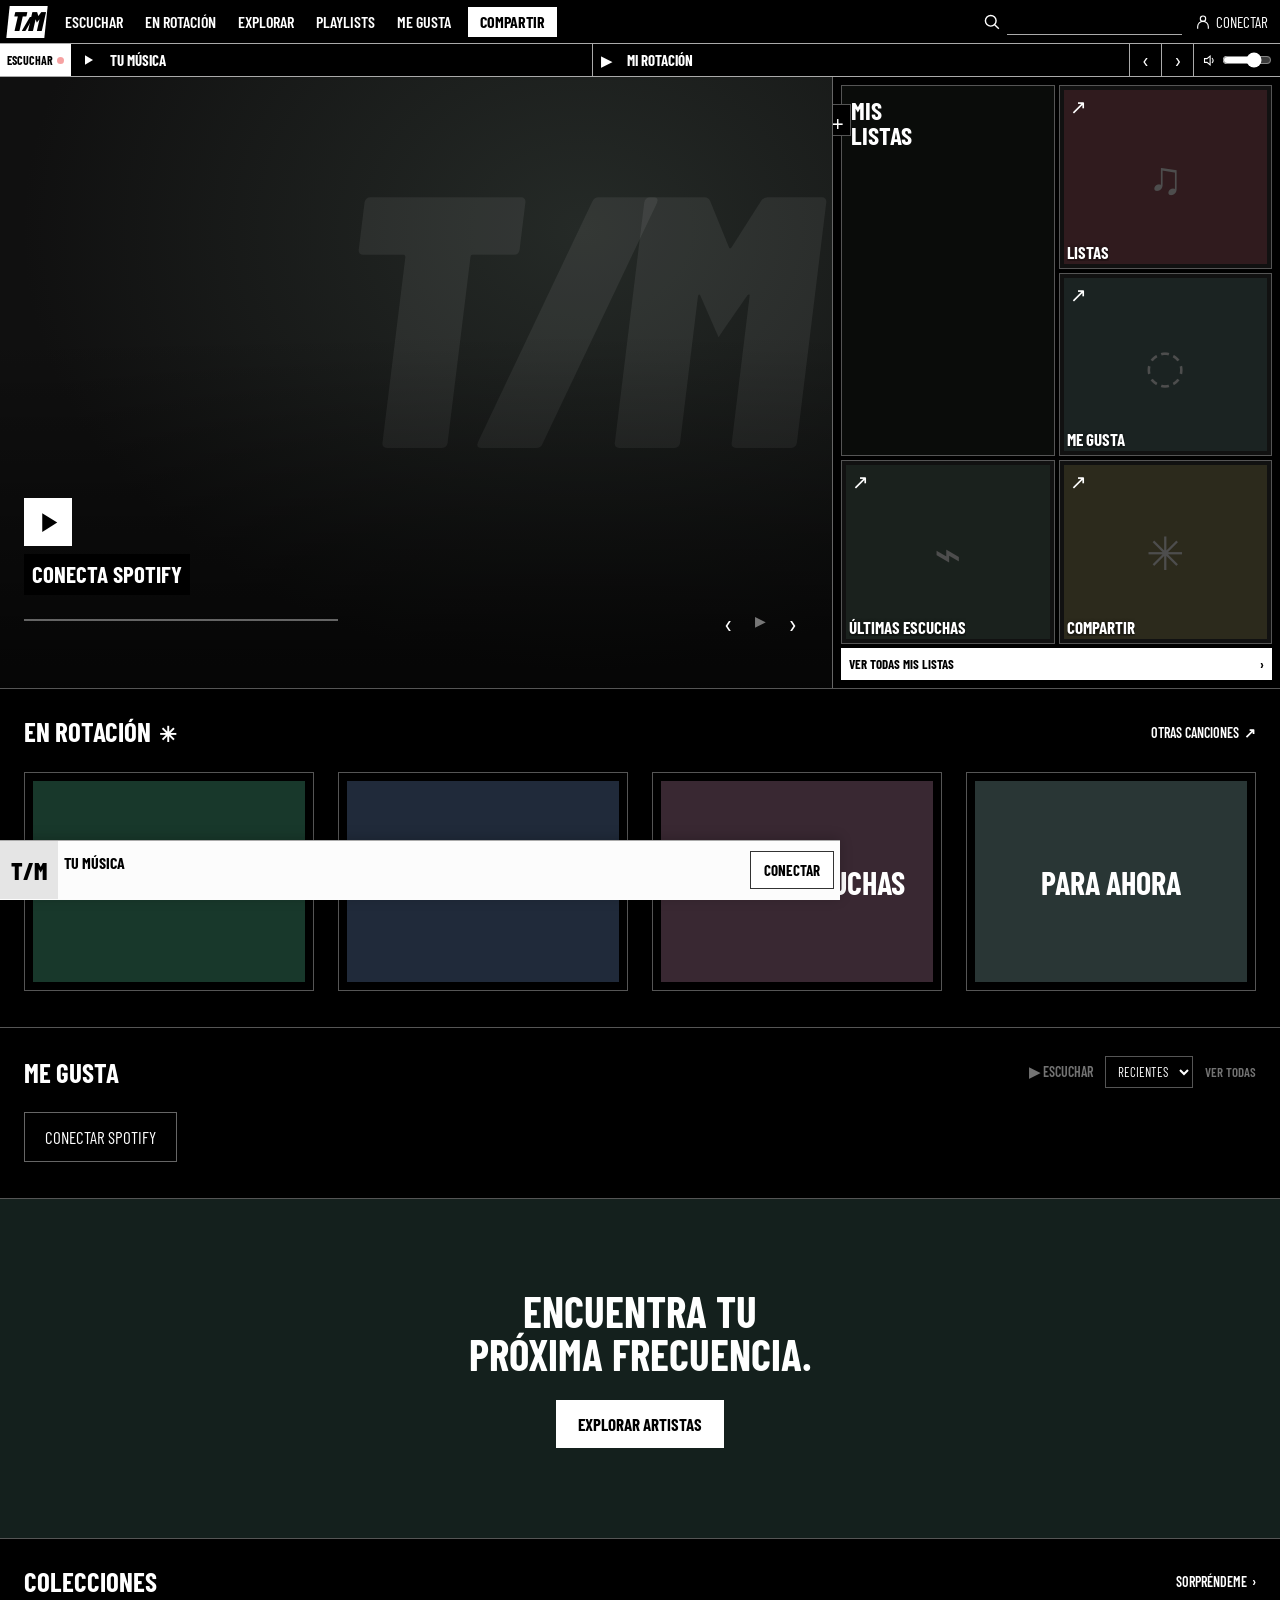
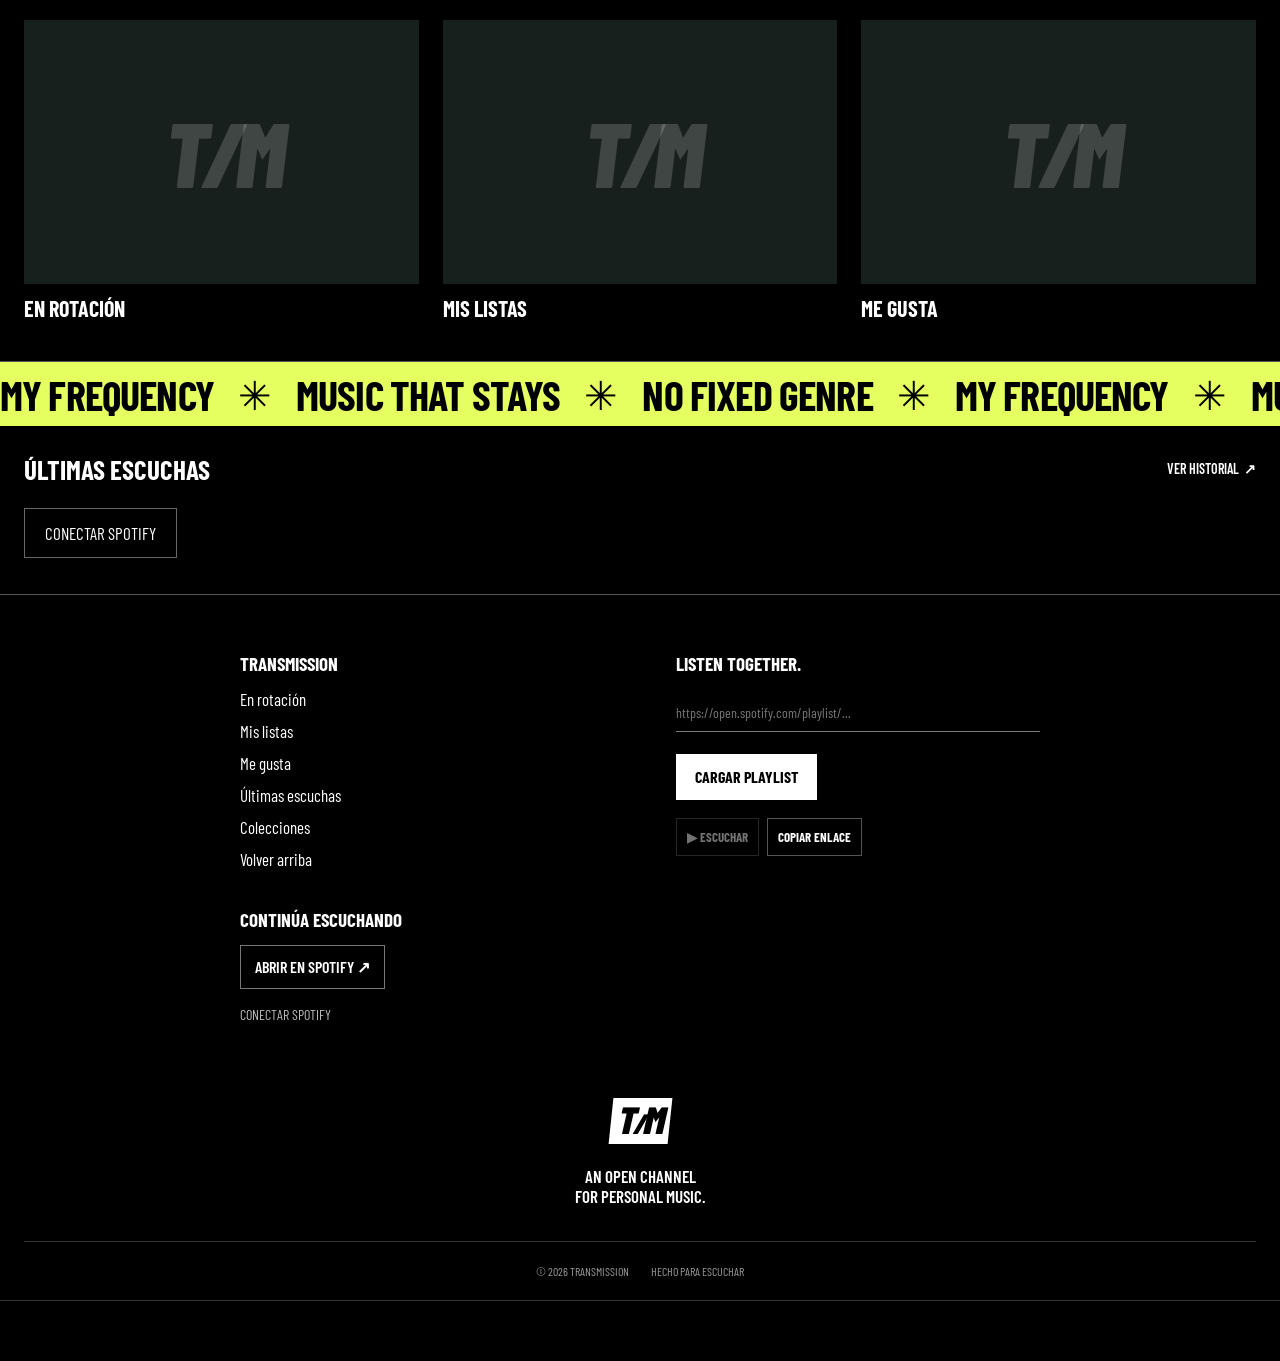
==== commit 1f4f5b33: "Add NTS-inspired archive pages and listening tools" ====
--- a/index.html
+++ b/index.html
@@ -5,25 +5,31 @@
   <title>TRANSMISSION — Personal music archive</title>
   <link rel="icon" href="./favicon.svg?v=2" type="image/svg+xml"><link rel="preconnect" href="https://fonts.googleapis.com"><link rel="preconnect" href="https://fonts.gstatic.com" crossorigin>
   <link href="https://fonts.googleapis.com/css2?family=Barlow+Condensed:wght@400;500;600;700;800;900&display=swap" rel="stylesheet">
-  <link rel="stylesheet" href="./transmission.css?v=20261012rebuild4">
-  <script defer src="./spotify-auth.js?v=20261012rebuild4"></script>
-  <script defer src="./spotify-editorial.js?v=20261012rebuild4"></script>
-  <script defer src="./spotify-controls.js?v=20261012rebuild4"></script>
-  <script defer src="./spotify-taste.js?v=20261012rebuild4"></script>
-  <script defer src="./spotify-library.js?v=20261012rebuild4"></script>
-  <script defer src="./spotify-polish.js?v=20261012rebuild4"></script>
-  <script defer src="./spotify-artist.js?v=20261012rebuild4"></script>
-  <script defer src="./spotify-queue.js?v=20261012rebuild4"></script>
-  <script defer src="./spotify-favorites.js?v=20261012rebuild4"></script>
-  <script defer src="./spotify-search.js?v=20261012rebuild4"></script>
-  <script defer src="./transmission-ui.js?v=20261012rebuild4"></script>
+  <link rel="stylesheet" href="./transmission.css?v=20261019catalog1">
+  <link rel="stylesheet" href="./transmission-catalog.css?v=20261019catalog1">
+  <link rel="stylesheet" href="./transmission-pages.css?v=20261019pages1">
+  <script defer src="./spotify-auth.js?v=20261019catalog1"></script>
+  <script defer src="./spotify-editorial.js?v=20261019catalog1"></script>
+  <script defer src="./spotify-controls.js?v=20261019catalog1"></script>
+  <script defer src="./spotify-taste.js?v=20261019pages1"></script>
+  <script defer src="./spotify-library.js?v=20261019pages1"></script>
+  <script defer src="./spotify-polish.js?v=20261019catalog1"></script>
+  <script defer src="./spotify-artist.js?v=20261019catalog1"></script>
+  <script defer src="./spotify-queue.js?v=20261019pages1"></script>
+  <script defer src="./spotify-favorites.js?v=20261019catalog1"></script>
+  <script defer src="./spotify-track-actions.js?v=20261019catalog1"></script>
+  <script defer src="./spotify-catalog.js?v=20261019pages1"></script>
+  <script defer src="./spotify-search.js?v=20261019pages1"></script>
+  <script defer src="./transmission-ui.js?v=20261019pages1"></script>
+  <script defer src="./transmission-listening.js?v=20261019pages1"></script>
+  <script defer src="./transmission-navigation.js?v=20261019pages1"></script>
 </head><body>
 <a class="skip-link" href="#main">Saltar al contenido</a>
 <header class="site-header" id="top">
   <div class="top-bar">
     <a class="brand" href="#top" aria-label="Transmission — inicio"><span class="brand-mark">T<span class="brand-mark-slash">/</span>M</span></a>
     <nav class="main-nav" id="main-nav" aria-label="Navegación principal">
-      <a class="nav-link is-current" href="#radio">ESCUCHAR</a><a class="nav-link" href="#latest">EN ROTACIÓN</a><a class="nav-link" href="#explore">EXPLORAR</a><a class="nav-link" href="#mixtapes">PLAYLISTS</a><a class="nav-link" href="#liked">ME GUSTA</a><a class="support-link" href="#support">COMPARTIR</a>
+      <a class="nav-link" href="#/escuchando">ESCUCHAR</a><a class="nav-link" href="#/rotacion">EN ROTACIÓN</a><a class="nav-link" href="#/explorar">EXPLORAR</a><a class="nav-link" href="#/playlists">PLAYLISTS</a><a class="nav-link" href="#/guardadas">ME GUSTA</a><a class="support-link" href="#support">COMPARTIR</a>
     </nav>
     <div class="header-tools">
       <div class="tm-inline-search" id="tm-inline-search"><button class="header-search icon-button" id="search-trigger" aria-label="Buscar canciones"><svg viewBox="0 0 24 24" aria-hidden="true"><circle cx="10.5" cy="10.5" r="6.4"/><path d="m15.2 15.2 5 5"/></svg></button><input id="tm-inline-query" type="search" aria-label="Buscar música" autocomplete="off" placeholder=""><div id="tm-inline-results" class="tm-inline-results" hidden role="region" aria-label="Resultados de búsqueda"></div></div>
@@ -38,6 +44,11 @@
     <div class="tm-strip-tools"><button class="strip-control" id="audio-previous" aria-label="Canción anterior">‹</button><button class="strip-control" id="audio-next" aria-label="Siguiente canción">›</button><label class="tm-strip-volume" aria-label="Volumen del reproductor"><svg viewBox="0 0 24 24" aria-hidden="true"><path d="M4 9v6h4l5 4V5L8 9H4Zm12-1a6 6 0 0 1 0 8"/></svg><input id="tm-strip-volume" type="range" min="0" max="100" value="70" aria-label="Volumen"></label></div>
   </div>
 </header>
+<div class="tm-page-masthead" id="tm-page-masthead" hidden>
+  <div class="tm-page-crumb"><a href="#top">INICIO</a><span aria-hidden="true">/</span><span id="tm-page-label" tabindex="-1"></span></div>
+  <nav class="tm-page-links" id="tm-page-links" aria-label="Herramientas de escucha"><a href="#/escuchando">AHORA</a><a href="#/historial">HISTORIAL</a><a href="#/atajos">GUÍA Y ATAJOS</a></nav>
+  <span class="tm-timer-status" id="tm-timer-status" hidden></span>
+</div>
 <main id="main">
 <section class="lead-layout" aria-label="Música destacada y playlists">
   <div class="hero-slider" id="hero-slider"><div class="hero-visual" id="hero-visual">
@@ -93,7 +104,7 @@
   </div>
 </section>
 <section class="marquee-band" aria-label="Identidad visual"><div class="marquee-inner" aria-hidden="true"><span class="tm-ticker-cycle"><span class="tm-ticker-copy">MY FREQUENCY</span><span class="tm-ticker-star">✳</span><span class="tm-ticker-copy">MUSIC THAT STAYS</span><span class="tm-ticker-star">✳</span><span class="tm-ticker-copy">NO FIXED GENRE</span><span class="tm-ticker-star">✳</span><span class="tm-ticker-copy">MY FREQUENCY</span><span class="tm-ticker-star">✳</span><span class="tm-ticker-copy">MUSIC THAT STAYS</span><span class="tm-ticker-star">✳</span><span class="tm-ticker-copy">NO FIXED GENRE</span><span class="tm-ticker-star">✳</span></span><span class="tm-ticker-cycle"><span class="tm-ticker-copy">MY FREQUENCY</span><span class="tm-ticker-star">✳</span><span class="tm-ticker-copy">MUSIC THAT STAYS</span><span class="tm-ticker-star">✳</span><span class="tm-ticker-copy">NO FIXED GENRE</span><span class="tm-ticker-star">✳</span><span class="tm-ticker-copy">MY FREQUENCY</span><span class="tm-ticker-star">✳</span><span class="tm-ticker-copy">MUSIC THAT STAYS</span><span class="tm-ticker-star">✳</span><span class="tm-ticker-copy">NO FIXED GENRE</span><span class="tm-ticker-star">✳</span></span></div></section>
-<section class="catalog-section studio-block" id="recent"><div class="section-heading"><h2>ÚLTIMAS ESCUCHAS</h2><a class="view-all" href="#liked">VER FAVORITAS <span aria-hidden="true">›</span></a><span id="recent-label" hidden></span></div><div id="recent-items" class="tm-recent-items" aria-label="Tus últimas reproducciones"></div></section>
+<section class="catalog-section studio-block" id="recent"><div class="section-heading"><h2>ÚLTIMAS ESCUCHAS</h2><a class="view-all" href="#/historial">VER HISTORIAL <span aria-hidden="true">↗</span></a><span id="recent-label" hidden></span></div><div id="recent-items" class="tm-recent-items" aria-label="Tus últimas reproducciones"></div></section>
 </main>
 <footer class="footer" id="support">
   <div class="footer-main"><div class="footer-links"><h2>TRANSMISSION</h2><a href="#latest">En rotación</a><a href="#mixtapes">Mis listas</a><a href="#liked">Me gusta</a><a href="#recent">Últimas escuchas</a><a href="#collections">Colecciones</a><a href="#top">Volver arriba</a><h2 class="footer-spotify-title">CONTINÚA ESCUCHANDO</h2><a id="tm-open-spotify" class="spotify-link" href="https://open.spotify.com/" target="_blank" rel="noopener noreferrer">ABRIR EN SPOTIFY ↗</a><button id="reconnect-button" class="tm-link" type="button">CONECTAR SPOTIFY</button></div>
@@ -112,7 +123,7 @@
   <div class="footer-signature"><a class="brand-mark" href="#top" aria-label="Transmission — inicio">T<span class="brand-mark-slash">/</span>M</a><p>AN OPEN CHANNEL<br>FOR PERSONAL MUSIC.</p></div><div class="footer-bottom"><span>© 2026 TRANSMISSION</span><span>HECHO PARA ESCUCHAR</span></div>
 </footer>
 <section class="tm-audio-panel" id="player" aria-label="Reproductor integrado de Spotify">
-  <div class="tm-player-art" id="player-art">T/M</div>
+  <button class="tm-player-art" id="player-art" type="button" aria-label="Ver lo que está sonando" title="Ver lo que está sonando">T/M</button>
   <div class="tm-player-copy">
     <strong id="player-track">TU MÚSICA</strong>
     <small id="player-artist"></small>
@@ -144,6 +155,8 @@
         <button id="tm-devices-button" class="tm-opt-button" type="button"><svg width="19" height="19" viewBox="0 0 24 24" fill="none" stroke="currentColor" stroke-width="1.6" stroke-linejoin="round" stroke-linecap="round" aria-hidden="true"><rect x="3" y="4" width="18" height="13" rx="1.4"/><path d="M8 21h8m-4-4v4"/></svg> DISPOSITIVOS</button>
       </div>
       <a id="tm-lyrics-button" class="tm-opt-button" href="https://open.spotify.com/" target="_blank" rel="noopener noreferrer" title="Las letras oficiales se consultan dentro de Spotify">VER LETRAS EN SPOTIFY ↗</a>
+      <a class="tm-opt-button" href="#/escuchando">ESCUCHANDO / TEMPORIZADOR ↗</a>
+      <a class="tm-opt-button" href="#/atajos">GUÍA Y ATAJOS ↗</a>
       <button id="tm-diagnostics" class="tm-opt-button" type="button">DIAGNÓSTICO DEL REPRODUCTOR ↗</button>
       <button id="tm-open-publish" class="tm-opt-button" type="button" hidden>PREPARAR SELECCIÓN PÚBLICA ↗</button>
       <div class="tm-popover-content" id="tm-popover-content" role="status"></div>
@@ -155,9 +168,21 @@
   </div>
 </section>
 <div id="spotify-status" hidden aria-hidden="true"></div>
-<div class="tm-library-screen" id="tm-library-screen" hidden aria-hidden="true">
- <div class="tm-library-dialog" role="dialog" aria-modal="true" aria-labelledby="tm-library-title">
-   <header class="tm-library-header"><div><h2 id="tm-library-title">MIS LISTAS</h2><p id="tm-library-count"></p></div><button id="tm-library-close" type="button" aria-label="Cerrar listas">✕</button></header>
+<section id="tm-catalog" class="tm-catalog" hidden aria-label="Explorar música" role="main">
+ <div class="tm-catalog-inner">
+  <h1 class="tm-catalog-title" id="tm-catalog-title">EXPLORAR EL ARCHIVO</h1>
+  <header class="tm-catalog-header">
+   <div class="tm-catalog-navigation"><button id="tm-catalog-back" type="button" aria-label="Vista anterior" disabled>←</button><button id="tm-catalog-forward" type="button" aria-label="Vista siguiente" disabled>→</button></div>
+   <form id="tm-catalog-form" class="tm-catalog-form" role="search"><label for="tm-catalog-query"><svg viewBox="0 0 24 24" aria-hidden="true"><circle cx="10.5" cy="10.5" r="6.4"/><path d="m15.2 15.2 5 5"/></svg></label><input id="tm-catalog-query" type="search" aria-label="Buscar canciones, artistas, álbumes o playlists" placeholder="Canción, artista, álbum…" autocomplete="off" maxlength="200"><button type="submit" aria-label="Buscar">↵</button></form>
+   <button id="tm-catalog-close" class="tm-catalog-close" type="button" aria-label="Cerrar explorador">✕</button>
+  </header>
+  <nav id="tm-catalog-tabs" class="tm-catalog-tabs" aria-label="Tipo de resultado"><button type="button" data-type="track" aria-pressed="true">CANCIONES</button><button type="button" data-type="artist" aria-pressed="false">ARTISTAS</button><button type="button" data-type="album" aria-pressed="false">ÁLBUMES</button><button type="button" data-type="playlist" aria-pressed="false">PLAYLISTS</button></nav>
+  <div id="tm-catalog-content" class="tm-catalog-content" aria-live="polite" aria-busy="false"></div>
+ </div>
+</section>
+<div class="tm-library-screen" id="tm-library-screen" hidden aria-hidden="true" role="main">
+ <div class="tm-library-dialog" role="region" aria-labelledby="tm-library-title">
+   <header class="tm-library-header"><div><h1 id="tm-library-title">MIS LISTAS</h1><p id="tm-library-count"></p></div><button id="tm-library-close" type="button" aria-label="Cerrar listas">✕</button></header>
    <div class="tm-library-bar" id="tm-library-bar">
      <input id="tm-library-search" type="search" aria-label="Filtrar playlists" placeholder="Buscar en mis listas" autocomplete="off">
      <div class="tm-library-filters" role="group" aria-label="Filtrar listas"><button type="button" data-filter="all" aria-pressed="true">TODAS</button><button type="button" data-filter="radios" aria-pressed="false">RADIOS / MIXES</button></div>
@@ -168,7 +193,7 @@
   <div class="tm-playlist-heading">
     <div id="tm-playlist-cover" class="tm-playlist-cover" aria-hidden="true"></div>
     <div class="tm-playlist-about">
-      <h3 id="tm-playlist-name"></h3>
+      <h1 id="tm-playlist-name"></h1>
       <p id="tm-playlist-owner"></p>
       <div class="tm-playlist-actions">
         <button id="tm-playlist-all" type="button">▶ REPRODUCIR LISTA</button>
@@ -183,14 +208,15 @@
    <div class="tm-library-bottom" id="tm-library-bottom"><button id="tm-library-more" type="button" hidden>CARGAR MÁS ↗</button><p id="tm-library-feedback" role="status"></p></div>
  </div>
 </div>
-<div class="tm-liked-modal" id="tm-liked-modal" hidden>
- <div class="tm-liked-dialog" role="dialog" aria-modal="true" aria-labelledby="tm-liked-dialog-title">
-  <header class="tm-liked-dialog-head"><h2 id="tm-liked-dialog-title">ME GUSTA</h2><button id="tm-liked-close" aria-label="Cerrar favoritas" type="button">✕</button></header>
+<div class="tm-liked-modal" id="tm-liked-modal" hidden role="main">
+ <div class="tm-liked-dialog" role="region" aria-labelledby="tm-liked-dialog-title">
+  <header class="tm-liked-dialog-head"><h1 id="tm-liked-dialog-title">ME GUSTA</h1><button id="tm-liked-close" aria-label="Cerrar favoritas" type="button">✕</button></header>
   <div class="tm-liked-toolbar"><label class="tm-liked-search"><svg viewBox="0 0 24 24" aria-hidden="true"><circle cx="10.5" cy="10.5" r="6.4"/><path d="m15.2 15.2 5 5"/></svg><input id="tm-liked-search" type="search" aria-label="Buscar en canciones guardadas" placeholder="" autocomplete="off"></label><select id="tm-liked-sort" aria-label="Orden de canciones guardadas"><option value="new">RECIENTES</option><option value="old">ANTIGUAS</option><option value="az">A–Z</option><option value="artist">ARTISTA</option></select><span id="tm-liked-total"></span></div>
   <div id="tm-liked-all-grid" class="tm-liked-all-grid"></div>
   <button type="button" id="tm-liked-load" class="tm-liked-load" hidden>CARGAR MÁS</button>
  </div>
 </div>
+<section id="tm-listening-page" class="tm-listening-page" role="main" aria-label="Tu sesión de escucha" hidden><div id="tm-listening-content" class="tm-listening-content"></div></section>
 <div id="tm-artist-modal" class="tm-artist-modal" hidden>
  <div class="tm-artist-body" role="dialog" aria-modal="true" aria-labelledby="tm-artist-title">
   <div class="tm-artist-top"><h2 id="tm-artist-title"></h2><button id="tm-artist-close" type="button" aria-label="Cerrar artista">✕</button></div>
@@ -198,7 +224,8 @@
   <a id="tm-artist-external" target="_blank" rel="noopener noreferrer">VER EN SPOTIFY ↗</a>
  </div>
 </div>
-<div id="tm-mini-queue-panel" class="tm-mini-queue-panel" hidden aria-label="Cola actual"><div class="tm-mini-queue-top"><strong>COLA</strong><button type="button" id="tm-mini-queue-close" aria-label="Cerrar cola">✕</button></div><div id="tm-mini-queue-tracks" class="tm-mini-queue-tracks"></div></div>
+<section id="tm-mini-queue-panel" class="tm-mini-queue-panel" hidden aria-label="Cola de reproducción"><div class="tm-mini-queue-top"><div><strong>COLA</strong><small id="tm-queue-count"></small></div><div class="tm-queue-tools"><button type="button" id="tm-queue-clear" hidden>VACIAR</button><button type="button" id="tm-queue-refresh" aria-label="Actualizar cola" title="Actualizar cola">↻</button><button type="button" id="tm-mini-queue-close" aria-label="Cerrar cola">✕</button></div></div><div id="tm-mini-queue-tracks" class="tm-mini-queue-tracks"></div></section>
 <div id="owner-public-export" class="tm-publish-modal" hidden><div class="tm-publish-dialog" role="dialog" aria-modal="true" aria-labelledby="tm-publish-title"><header><h2 id="tm-publish-title">SELECCIÓN PÚBLICA</h2><button id="tm-publish-close" type="button" aria-label="Cerrar selección pública">✕</button></header><label class="tm-share-label"><input id="tm-share-recent" type="checkbox"> Incluir últimas escuchas</label><label class="tm-share-label"><input id="tm-share-liked" type="checkbox"> Incluir canciones guardadas</label><button id="tm-export-public" class="light-cta" type="button">DESCARGAR SELECCIÓN</button></div></div>
 <div class="toast" id="toast" role="status" aria-live="polite"></div>
+<div class="tm-timer-indicator" id="tm-timer-indicator" hidden aria-label="Temporizador activo"><a href="#/escuchando">PAUSA EN <span id="tm-timer-remaining"></span></a><button id="tm-timer-cancel" type="button" aria-label="Cancelar temporizador">×</button></div>
 </body></html>
--- a/transmission-catalog.css
+++ b/transmission-catalog.css
@@ -0,0 +1,115 @@
+/* The same editorial grid, fine rules and condensed type in the listening tools. */
+.tm-catalog-open{overflow:hidden}
+.tm-browse-open{overflow:hidden}
+.tm-library-screen,.tm-liked-modal{z-index:195;padding-bottom:calc(var(--player-height) + 28px)}
+.tm-library-dialog,.tm-liked-dialog{max-height:calc(100svh - var(--player-height) - 56px)}
+.tm-catalog{position:fixed;inset:var(--catalog-top,78px) 0 0;z-index:190;background:#000;overflow:auto;overscroll-behavior:contain;border-top:1px solid #666;scrollbar-gutter:stable;padding-bottom:var(--player-height)}
+.tm-catalog-inner{width:100%;max-width:1440px;margin:auto;padding:0 28px 45px}
+.tm-catalog-header{display:flex;align-items:center;gap:24px;padding:22px 0;background:#000;position:sticky;top:0;z-index:4;border-bottom:1px solid #555}
+.tm-catalog-navigation{display:flex;gap:6px}
+.tm-catalog-navigation button,.tm-catalog-close,.tm-catalog-form button{border:0;background:none;width:38px;height:40px;font-size:24px}
+.tm-catalog-navigation button:hover,.tm-catalog-close:hover,.tm-catalog-form button:hover{background:#222}
+.tm-catalog-form{display:flex;align-items:center;gap:14px;flex:1;min-width:0;border-bottom:1px solid #aaa}
+.tm-catalog-form label{display:flex;align-items:center}
+.tm-catalog-form svg{width:23px;height:23px}
+.tm-catalog-form input{background:none;border:0;outline-offset:4px;color:white;width:100%;min-width:0;font-size:25px;height:42px;padding:0}
+.tm-catalog-form input::placeholder{color:#888}
+.tm-catalog-tabs{display:flex;gap:9px;padding:20px 0;border-bottom:1px solid #444;overflow:auto}
+.tm-catalog-tabs button,.tm-catalog-genres button{background:none;border:1px solid #666;white-space:nowrap;font-size:15px;font-weight:600;letter-spacing:.2px;padding:8px 14px}
+.tm-catalog-tabs button[aria-pressed=true]{color:#000;background:#fff;border-color:#fff}
+.tm-catalog-tabs button:hover,.tm-catalog-genres button:hover{border-color:#fff}
+.tm-catalog-content{padding-top:24px;min-height:200px}
+.tm-catalog-section-head{display:flex;align-items:baseline;justify-content:space-between;gap:20px;margin:0 0 20px}
+.tm-catalog-section-head:not(:first-child){border-top:1px solid #555;margin-top:36px;padding-top:24px}
+.tm-catalog-section-head h3{font-size:23px;line-height:26px;font-weight:700;margin:0}
+.tm-catalog-section-head>span{color:#aaa;font-size:14px;white-space:nowrap}
+.tm-catalog-grid{display:grid;grid-template-columns:repeat(4,minmax(0,1fr));gap:28px 24px}
+.tm-catalog-card{display:block;min-width:0;background:none;border:0;padding:0;text-align:left}
+.tm-catalog-art{position:relative;display:block;aspect-ratio:1;background:#171717 center/cover;border:1px solid #555;transition:filter .25s}
+.tm-catalog-card:hover .tm-catalog-art{filter:brightness(.7)}
+.tm-catalog-card-arrow{position:absolute;bottom:9px;left:10px;font-size:23px;line-height:25px;background:#000;padding:1px 6px;opacity:0}
+.tm-catalog-card:hover .tm-catalog-card-arrow,.tm-catalog-card:focus-visible .tm-catalog-card-arrow{opacity:1}
+.tm-catalog-card>strong{display:block;font-weight:700;font-size:22px;line-height:25px;margin-top:10px;overflow-wrap:anywhere}
+.tm-catalog-card>small{display:block;color:#aaa;font-size:14px;line-height:18px;margin-top:5px}
+.tm-catalog-genres{display:flex;flex-wrap:wrap;gap:10px;margin-bottom:35px}
+.tm-catalog-message{font:14px/1.6 Arial,sans-serif;color:#bbb;margin:28px 0}
+.tm-catalog-message p{margin:0 0 18px}
+.tm-catalog-button,.tm-catalog-more{background:none;color:inherit;border:1px solid #777;padding:11px 16px;font-family:var(--display);font-size:16px;line-height:20px;font-weight:600}
+.tm-catalog-button:hover,.tm-catalog-more:hover{color:#000;background:#fff}
+.tm-catalog-more{display:block;margin:26px auto 0;min-width:170px}
+.tm-catalog-detail-head{display:flex;align-items:end;gap:28px;margin:3px 0 30px}
+.tm-catalog-detail-art{width:190px;aspect-ratio:1;flex:none;background:#171717 center/cover;border:1px solid #555}
+.tm-catalog-detail-copy{min-width:0;flex:1}
+.tm-catalog-kind{font-size:14px;letter-spacing:.4px;color:#aaa}
+.tm-catalog-detail-copy h2{font-size:46px;line-height:48px;margin:8px 0 12px;overflow-wrap:anywhere}
+.tm-catalog-detail-copy p{font-size:17px;line-height:22px;color:#bbb;margin:0 0 17px}
+.tm-catalog-detail-actions{display:flex;align-items:center;flex-wrap:wrap;gap:10px}
+.tm-catalog-link{font-size:15px;padding:8px}
+.tm-song-row{display:flex;align-items:center;gap:15px;min-width:0;border-bottom:1px solid #333;padding:9px 4px}
+.tm-song-row:hover{background:#161616}
+.tm-song-row.is-current .tm-song-copy strong{color:var(--yellow)}
+.tm-song-play{display:flex;align-items:center;gap:15px;min-width:0;flex:1;border:0;padding:0;background:none;text-align:left}
+.tm-song-number{font:12px/18px Arial,sans-serif;color:#999;min-width:22px}
+.tm-song-cover{position:relative;display:grid;place-items:center;width:50px;height:50px;flex:none;background:#222 center/cover}
+.tm-song-symbol{display:grid;place-items:center;position:absolute;inset:0;background:#0008;opacity:0;font-size:20px}
+.tm-song-play:hover .tm-song-symbol,.tm-song-play:focus-visible .tm-song-symbol{opacity:1}
+.tm-song-copy{min-width:0;flex:1}
+.tm-song-copy strong,.tm-song-copy small{display:block;white-space:nowrap;overflow:hidden;text-overflow:ellipsis}
+.tm-song-copy strong{font-size:20px;line-height:23px;font-weight:600}
+.tm-song-copy small{font-size:15px;line-height:19px;color:#aaa;margin-top:3px}
+.tm-song-duration{font:12px/20px Arial,sans-serif;color:#999;font-variant-numeric:tabular-nums;min-width:32px;text-align:right}
+.tm-song-add,.tm-track-options{display:grid;place-items:center;border:0;background:none;width:36px;height:40px;flex:none;font-size:26px;padding:0;line-height:1}
+.tm-song-add:hover,.tm-track-options:hover{background:#fff;color:#000}
+.tm-song-row.is-unavailable .tm-song-copy{opacity:.5}
+.tm-track-menu{position:fixed;z-index:480;width:255px;max-width:calc(100vw - 16px);max-height:calc(100svh - 16px);overflow:auto;background:#050505;border:1px solid #888;box-shadow:0 10px 30px #0009;padding:5px 0}
+.tm-track-menu-title{padding:10px 14px;color:#aaa;font-size:16px;white-space:nowrap;overflow:hidden;text-overflow:ellipsis;border-bottom:1px solid #444;margin-bottom:4px}
+.tm-track-menu>button,.tm-track-menu>a{display:block;width:100%;border:0;background:none;padding:11px 14px;text-align:left;font-size:15px;line-height:19px}
+.tm-track-menu>button:hover,.tm-track-menu>a:hover,.tm-track-menu>button:focus-visible,.tm-track-menu>a:focus-visible{color:#000;background:#fff;outline-offset:-3px}
+.tm-inline-results{width:460px}
+.tm-inline-results .tm-song-row{padding:9px 10px;gap:9px}
+.tm-inline-results .tm-song-play{gap:10px}
+.tm-inline-results .tm-song-cover{width:43px;height:43px}
+.tm-inline-results .tm-song-copy strong{font-size:17px;line-height:20px}
+.tm-inline-results .tm-song-copy small{font-size:13px;line-height:17px}
+.tm-inline-results .tm-song-duration{display:none}
+.tm-inline-results .tm-song-add,.tm-inline-results .tm-track-options{width:30px}
+.tm-search-all{display:block;width:100%;border:0;border-top:1px solid #666;background:#000;text-align:left;padding:14px 12px;font-size:15px;font-weight:600}
+.tm-search-all:hover{background:white;color:#000}
+.tm-liked-caption{position:relative;padding-right:30px}
+.tm-card-options{position:absolute;right:0;top:0;border:0;background:none;padding:0;width:30px;height:30px;font-size:25px;line-height:25px}
+.tm-card-options:hover{background:#fff;color:#000}
+.tm-liked-all-card{position:relative}
+.tm-liked-all-listen{display:block;background:none;border:0;padding:0;text-align:left;width:100%}
+.tm-liked-all-name{padding-right:24px}
+.tm-liked-all-card>.tm-card-options{top:auto;bottom:0}
+.tm-recent-item{position:relative}
+.tm-recent-play{display:block;width:100%;border:0;background:none;padding:0;text-align:left}
+.tm-recent-desc{padding-right:25px}
+.tm-recent-item>.tm-card-options{top:auto;bottom:0}
+.record-info .save-button{flex:none;border:0;background:none;color:inherit}
+.tm-mini-queue-panel{width:min(var(--player-width),680px);max-height:min(65svh,620px);overscroll-behavior:contain}
+.tm-mini-queue-top{z-index:2;gap:15px}
+.tm-mini-queue-top>div:first-child{display:flex;align-items:baseline;gap:14px}
+#tm-queue-count{font-size:13px;color:#aaa}
+.tm-queue-tools{display:flex;align-items:center;gap:12px}
+.tm-queue-tools #tm-queue-clear{font-size:13px;border-bottom:1px solid #888;padding:2px 0}
+.tm-queue-tools>button{min-width:26px;min-height:32px}
+.tm-queue-label{font-size:13px;color:#999;letter-spacing:.4px;padding:18px 4px 7px}
+.tm-mini-queue-item{gap:6px;padding:6px 0}
+.tm-queue-play{display:flex;align-items:center;gap:14px;flex:1;min-width:0;border:0;background:none;text-align:left;padding:5px 4px}
+.tm-mini-queue-name{min-width:0;flex:1}
+.tm-mini-queue-name strong,.tm-mini-queue-name small{white-space:nowrap;overflow:hidden;text-overflow:ellipsis}
+.tm-queue-edit{width:33px;height:36px;flex:none;border:0;background:none;font-size:22px;padding:0}
+.tm-queue-edit:hover{background:white;color:black}
+.tm-queue-start{margin:16px 0 0}
+.tm-empty{font:14px/1.6 Arial,sans-serif;color:#bbb;padding:12px 4px}
+#tm-repeat[data-state=track]::after{content:'1';margin-left:5px;border:1px solid currentColor;min-width:15px;text-align:center;font-size:12px;line-height:15px}
+@media(max-width:900px){.tm-catalog-inner{padding:0 20px 30px}.tm-catalog-header{gap:14px}.tm-catalog-grid{grid-template-columns:repeat(3,minmax(0,1fr));gap:22px 18px}.tm-catalog-detail-art{width:150px}.tm-catalog-detail-copy h2{font-size:37px;line-height:39px}}
+@media(max-width:600px){
+ .tm-library-screen,.tm-liked-modal{padding-bottom:calc(var(--player-height) + 12px)}.tm-library-dialog,.tm-liked-dialog{max-height:calc(100svh - var(--player-height) - 24px)}
+ .tm-catalog-inner{padding:0 14px 24px}.tm-catalog-header{padding:14px 0;gap:8px;flex-wrap:wrap}.tm-catalog-navigation{gap:0}.tm-catalog-navigation button{width:29px;height:34px;font-size:22px}.tm-catalog-close{width:29px;height:34px;font-size:22px;margin-left:auto}.tm-catalog-form{order:3;flex-basis:100%;gap:9px}.tm-catalog-form input{font-size:21px;height:40px}.tm-catalog-form svg{width:20px;height:20px}
+ .tm-catalog-tabs{gap:7px;padding:15px 0}.tm-catalog-tabs button{font-size:13px;padding:7px 10px}.tm-catalog-content{padding-top:20px}.tm-catalog-grid{grid-template-columns:repeat(2,minmax(0,1fr));gap:24px 16px}.tm-catalog-card>strong{font-size:20px;line-height:22px}.tm-catalog-card>small{font-size:13px;line-height:17px}.tm-catalog-card-arrow{opacity:1}.tm-catalog-section-head h3{font-size:21px}
+ .tm-catalog-detail-head{align-items:start;gap:15px;flex-wrap:wrap}.tm-catalog-detail-art{width:110px}.tm-catalog-detail-copy{flex-basis:calc(100% - 125px)}.tm-catalog-detail-copy h2{font-size:30px;line-height:32px;margin-top:5px}.tm-catalog-detail-copy p{font-size:14px;line-height:18px}.tm-catalog-detail-actions{margin-left:calc(-110px - 15px);padding-top:20px;gap:8px}.tm-catalog-detail-actions .tm-catalog-button{font-size:14px;padding:9px 11px}
+ .tm-song-row{gap:6px;padding:9px 0}.tm-song-play{gap:10px}.tm-song-cover{width:42px;height:42px}.tm-song-copy strong{font-size:18px;line-height:21px}.tm-song-copy small{font-size:13px;line-height:17px}.tm-song-duration{font-size:10px;min-width:27px}.tm-song-number{display:none}.tm-song-add,.tm-track-options{width:30px;height:42px}.tm-inline-results .tm-song-add,.tm-inline-results .tm-track-options{width:27px}.tm-inline-results .tm-song-row{gap:4px}.tm-queue-edit{width:31px}.tm-mini-queue-tracks{padding-left:12px;padding-right:12px}
+}
+@media(prefers-reduced-motion:reduce){.tm-catalog-art{transition:none}}
--- a/transmission-pages.css
+++ b/transmission-pages.css
@@ -0,0 +1,121 @@
+/* Archive pages: NTS reference rhythm, ruled tabs and uninterrupted listening. */
+.tm-page-open.tm-catalog-open,.tm-page-open.tm-browse-open{overflow:visible}
+.tm-page-masthead{display:flex;align-items:center;flex-wrap:wrap;gap:12px 28px;min-height:55px;padding:15px 28px;border-bottom:1px solid #555;font-size:13px;line-height:18px;letter-spacing:.3px}
+.tm-page-crumb{display:flex;align-items:center;gap:13px;min-width:0}
+.tm-page-crumb>a{color:#aaa}
+.tm-page-crumb>a:hover{color:#fff;text-decoration:underline;text-underline-offset:4px}
+#tm-page-label{font-weight:600}
+#tm-page-label:focus{outline:0}
+body{scrollbar-color:#666 #111}
+.tm-page-links{display:flex;gap:22px;margin-left:auto}
+.tm-page-links a:hover,.tm-page-links a[aria-current=page]{text-decoration:underline;text-underline-offset:5px}
+.tm-timer-status{color:var(--yellow);font-variant-numeric:tabular-nums}
+.nav-link[aria-current=page]{text-decoration:underline;text-underline-offset:5px}
+.tm-page-open .tm-catalog,.tm-page-open .tm-library-screen,.tm-page-open .tm-liked-modal{position:static;inset:auto;display:block;z-index:auto;background:#000;padding:0 0 50px;overflow:visible;overscroll-behavior:auto;border:0;scrollbar-gutter:auto;min-height:calc(100svh - 180px)}
+.tm-page-open .tm-catalog-inner,.tm-page-open .tm-library-dialog,.tm-page-open .tm-liked-dialog{width:100%;max-width:1280px;margin:auto;padding:32px 28px 50px;max-height:none;overflow:visible;border:0;box-shadow:none}
+.tm-page-open .tm-catalog[data-kind=search] .tm-catalog-inner{max-width:1000px}
+.tm-catalog-title,.tm-library-header h1,.tm-liked-dialog-head h1{font-size:clamp(30px,3.8vw,48px);line-height:1.05;font-weight:700;margin:0;overflow-wrap:anywhere}
+.tm-catalog-title{margin-bottom:27px}
+.tm-page-open .tm-catalog-header{position:static;padding:0 0 21px;gap:18px;border-bottom:0}
+.tm-page-open .tm-catalog-form{border-bottom:1px solid #777}
+.tm-page-open .tm-catalog-form input{font-size:23px}
+.tm-page-open .tm-catalog-close,.tm-page-open #tm-library-close,.tm-page-open #tm-liked-close{display:none}
+.tm-page-open .tm-catalog-tabs{gap:0;padding:0;border-bottom:1px solid #aaa;overflow-x:auto;overflow-y:hidden;scrollbar-width:thin}
+.tm-page-open .tm-catalog-tabs button{flex:1;border:0;border-bottom:2px solid transparent;background:none;color:#aaa;margin-bottom:0;padding:16px 20px;font-weight:500;font-size:16px;min-height:49px}
+.tm-page-open .tm-catalog-tabs button:hover{color:#fff}
+.tm-page-open .tm-catalog-tabs button[aria-pressed=true]{border-bottom-color:#fff;color:#fff;font-weight:700}
+.tm-page-open .tm-catalog-content{padding-top:30px}
+.tm-catalog-recents{display:flex;flex-wrap:wrap;gap:10px 23px;margin-bottom:34px}
+.tm-catalog-recents a{font-size:20px;line-height:25px;border-bottom:1px solid #777;padding-bottom:3px;overflow-wrap:anywhere}
+.tm-catalog-recents a::after{content:' ↗';color:#999;font-size:17px}
+.tm-catalog-recents a:hover{border-color:#fff}
+.tm-text-action{background:none;border:0;padding:3px 0;font-size:14px;line-height:20px;font-weight:600;text-align:left;text-underline-offset:4px}
+.tm-text-action:hover{text-decoration:underline}
+.tm-catalog-section-head .tm-text-action{margin-left:auto}
+.tm-page-open .tm-catalog-genres{gap:10px;margin-bottom:36px}
+.tm-page-open .tm-catalog-genres button{font-size:20px;line-height:24px;border-color:#777;padding:9px 15px}
+.tm-page-open .tm-catalog-genres button:hover{background:#fff;color:#000}
+.tm-catalog[data-kind=album] .tm-catalog-title,.tm-catalog[data-kind=artist] .tm-catalog-title{font-size:14px;letter-spacing:.5px;color:#aaa;margin-bottom:22px}
+.tm-catalog-detail-copy h1{font-size:clamp(33px,4.6vw,62px);line-height:1;margin:9px 0 18px;overflow-wrap:anywhere}
+.tm-page-open .tm-catalog-detail-art{width:230px}
+.tm-page-open .tm-catalog-detail-head{gap:30px}
+.tm-page-open .tm-library-header,.tm-page-open .tm-liked-dialog-head{margin:0 0 26px}
+.tm-page-open .tm-library-bar,.tm-page-open .tm-liked-toolbar{border-top:1px solid #666;border-bottom:1px solid #666;padding:15px 0;margin-bottom:28px}
+.tm-page-open .tm-library-grid{grid-template-columns:repeat(4,minmax(0,1fr));gap:32px 24px}
+.tm-page-open .tm-library-card strong{font-size:24px;line-height:26px}
+.tm-library-screen.has-detail .tm-library-header{display:none}
+.tm-playlist-about h1{font-size:clamp(32px,4.5vw,58px);line-height:1.05;margin:0 0 14px;overflow-wrap:anywhere}
+.tm-page-open .tm-playlist-cover{width:200px;height:200px}
+.tm-page-open .tm-playlist-heading{gap:28px;margin:24px 0 32px}
+.tm-page-open .tm-liked-all-grid{grid-template-columns:repeat(5,minmax(0,1fr));gap:28px 22px}
+.tm-page-open .tm-library-filters button{min-height:38px}
+.tm-page-open .tm-liked-toolbar input,.tm-page-open .tm-library-bar input{min-height:38px}
+.tm-player-art{border:0;padding:0;cursor:pointer}
+.tm-player-art:hover{filter:brightness(.85)}
+.tm-mini-queue-top>div:first-child{flex-wrap:wrap;gap:3px 12px}
+.tm-listening-page{min-height:calc(100svh - 180px)}
+.tm-listening-content{max-width:1440px;margin:auto;padding:35px 28px 65px}
+.tm-listening-heading{margin:0 0 30px}
+.tm-page-kicker{display:block;font-size:13px;line-height:18px;letter-spacing:.7px;color:#aaa}
+.tm-listening-heading h1{font-size:clamp(34px,4.5vw,56px);line-height:1.05;margin:9px 0 15px}
+.tm-listening-heading p,.tm-page-empty p{font-size:18px;line-height:25px;color:#bbb;margin:0 0 22px;max-width:650px}
+.tm-page-empty{padding:20px 0 45px;border-bottom:1px solid #555;margin-bottom:30px}
+.tm-listening-layout{display:grid;grid-template-columns:minmax(0,1fr) 350px;gap:40px}
+.tm-listening-record{min-width:0}
+.tm-listening-cover{width:100%;max-width:650px;aspect-ratio:1;background:#171717 center/cover;display:grid;place-items:center;border:1px solid #444}
+.tm-listening-cover>span{font-size:150px;font-weight:800;font-style:italic;color:#333}
+.tm-listening-copy{padding-top:25px;max-width:650px}
+.tm-listening-copy h1{font-size:clamp(34px,4vw,60px);line-height:1.02;margin:9px 0 12px;overflow-wrap:anywhere}
+.tm-listening-artists{display:flex;flex-wrap:wrap;gap:4px 18px;margin-bottom:12px}
+.tm-listening-artists button{font-size:23px;line-height:28px;font-weight:500}
+.tm-listening-album{border:0;background:none;color:#aaa;font-size:17px;padding:0;text-align:left}
+.tm-listening-album:hover{text-decoration:underline;text-underline-offset:4px}
+.tm-listening-progress{display:flex;align-items:center;gap:14px;padding:28px 0 17px;font:12px/20px Arial,sans-serif;font-variant-numeric:tabular-nums}
+.tm-listening-progress input{width:100%;accent-color:#fff;cursor:pointer;min-width:0}
+.tm-listening-transport{display:flex;align-items:center;gap:12px;padding-bottom:24px;border-bottom:1px solid #555}
+.tm-listening-transport button{min-height:50px;border:1px solid #777;background:none;font-size:22px}
+.tm-listening-transport button:hover{background:#fff;color:#000}
+.tm-listening-previous,.tm-listening-next{width:52px}
+.tm-listening-transport .tm-listening-play{display:flex;align-items:center;justify-content:center;gap:14px;background:#fff;color:#000;min-width:195px;padding:12px 24px;font-size:21px;font-weight:700}
+.tm-listening-play svg{width:19px;height:19px}
+.tm-listening-actions{display:flex;align-items:center;flex-wrap:wrap;gap:12px 25px;padding:15px 0}
+.tm-listening-actions .tm-text-action{font-size:15px;min-height:36px}
+.tm-listening-aside{min-width:0}
+.tm-sleep{background:#f5f5f5;color:#000;border:1px solid #fff;padding:23px;margin-bottom:32px;max-width:650px}
+.tm-sleep .tm-page-kicker{color:#555}
+.tm-sleep h2{font-size:29px;line-height:32px;margin:8px 0 22px}
+.tm-sleep-status{font-size:15px;line-height:20px;margin:0 0 13px;font-variant-numeric:tabular-nums}
+.tm-sleep-choices{display:flex;flex-wrap:wrap;align-items:center;gap:8px}
+.tm-sleep-choice{border:1px solid #999;background:transparent;padding:9px 11px;font-size:15px;min-height:40px;color:#000}
+.tm-sleep-choice:hover{background:#000;color:#fff;border-color:#000}
+.tm-sleep small{display:block;font:12px/18px Arial,sans-serif;color:#555;margin-top:20px;max-width:340px}
+.tm-sleep #tm-sleep-cancel{font-size:13px;padding:10px}
+.tm-listening-next-section{border-top:1px solid #777;padding-top:22px}
+.tm-listening-next-section .tm-catalog-section-head{gap:10px;margin-bottom:12px}
+.tm-listening-next-section h2{font-size:27px;line-height:30px;margin:0}
+.tm-listening-next-section .tm-song-number,.tm-listening-next-section .tm-song-duration{display:none}
+.tm-listening-next-section .tm-song-row{gap:4px}
+.tm-listening-next-section .tm-song-play{gap:10px}
+.tm-listening-next-section .tm-song-cover{width:42px;height:42px}
+.tm-listening-next-section .tm-song-copy strong{font-size:18px;line-height:21px}
+.tm-listening-next-section .tm-song-copy small{font-size:13px;line-height:17px}
+.tm-listening-next-section .tm-song-add,.tm-listening-next-section .tm-track-options{width:28px}
+.tm-listening-note{font-size:16px;line-height:23px;color:#aaa;margin:0 0 22px}
+.tm-listening-tracklist{max-width:1060px}
+.tm-guide-grid{display:grid;grid-template-columns:repeat(2,minmax(0,1fr));gap:0 35px;margin-bottom:45px}
+.tm-guide-card{border-top:1px solid #666;padding:23px 0 30px}
+.tm-guide-card h2{font-size:27px;line-height:30px;margin:0 0 13px}
+.tm-guide-card p{font-size:18px;line-height:25px;color:#aaa;margin:0 0 18px;max-width:500px}
+.tm-shortcut-table{border-collapse:collapse;width:100%;max-width:900px;font-size:18px;line-height:25px;margin-bottom:22px}
+.tm-shortcut-table caption{text-align:left;font-size:28px;font-weight:600;padding-bottom:24px}
+.tm-shortcut-table th,.tm-shortcut-table td{text-align:left;font-weight:400;padding:15px 0;border-top:1px solid #555}
+.tm-shortcut-table th{padding-right:30px;width:38%}
+.tm-shortcut-table kbd{font:13px/20px Arial,sans-serif;border:1px solid #777;padding:4px 7px}
+.tm-timer-indicator{position:fixed;bottom:calc(var(--player-height) + 12px);right:12px;z-index:185;background:#fff;color:#000;display:flex;align-items:center;box-shadow:0 3px 15px #0006;font-size:14px;line-height:18px}
+.tm-timer-indicator a{padding:12px 15px;font-variant-numeric:tabular-nums}
+.tm-timer-indicator button{border:0;border-left:1px solid #aaa;background:none;padding:9px 14px;font-size:24px}
+.tm-timer-indicator a:hover,.tm-timer-indicator button:hover{background:#ddd}
+@media(min-width:1300px){.tm-listening-record{display:grid;grid-template-columns:minmax(0,1fr) minmax(0,.85fr);gap:30px;align-items:start}.tm-listening-copy{padding:0}.tm-listening-copy h1{font-size:44px}.tm-listening-layout{grid-template-columns:minmax(0,1fr) 330px;gap:35px}.tm-listening-transport{gap:8px}.tm-listening-transport .tm-listening-play{min-width:135px;padding:12px}.tm-listening-previous,.tm-listening-next{width:42px}.tm-listening-actions{gap:8px 17px}}
+@media(max-width:1000px){.tm-listening-layout{grid-template-columns:minmax(0,1fr) 300px;gap:25px}.tm-page-open .tm-catalog-detail-art{width:170px}.tm-page-open .tm-library-grid{grid-template-columns:repeat(3,minmax(0,1fr))}.tm-page-open .tm-liked-all-grid{grid-template-columns:repeat(4,minmax(0,1fr))}.tm-sleep{padding:20px}.tm-sleep-choices{gap:7px}.tm-sleep-choice{padding:8px 9px}}
+@media(max-width:760px){.tm-page-masthead{padding:13px 18px;gap:12px 20px}.tm-page-links{gap:16px}.tm-page-open .tm-catalog-inner,.tm-page-open .tm-library-dialog,.tm-page-open .tm-liked-dialog{padding:28px 18px 35px}.tm-listening-content{padding:28px 18px 45px}.tm-listening-layout{grid-template-columns:minmax(0,1fr)}.tm-listening-record{max-width:650px}.tm-listening-aside{display:grid;grid-template-columns:repeat(2,minmax(0,1fr));gap:24px;align-items:start}.tm-listening-next-section{padding-top:18px}.tm-page-open .tm-liked-all-grid{grid-template-columns:repeat(3,minmax(0,1fr))}.tm-page-open .tm-playlist-cover{width:150px;height:150px}.tm-guide-grid{gap:0 24px}.tm-listening-heading p{font-size:17px}.tm-catalog-detail-copy h1{font-size:36px}}
+@media(max-width:540px){.tm-page-masthead{padding:13px 14px;gap:13px;font-size:12px}.tm-page-crumb{gap:10px}.tm-page-links{width:100%;margin:0;padding-top:10px;border-top:1px solid #333;justify-content:space-between;gap:12px}.tm-page-open .tm-catalog-inner,.tm-page-open .tm-library-dialog,.tm-page-open .tm-liked-dialog{padding:25px 14px 30px}.tm-catalog-title{font-size:33px;margin-bottom:22px}.tm-page-open .tm-catalog-header{gap:12px;padding-bottom:17px;flex-wrap:nowrap}.tm-page-open .tm-catalog-form{order:0;flex-basis:auto}.tm-page-open .tm-catalog-navigation{gap:0}.tm-page-open .tm-catalog-form input{font-size:19px}.tm-page-open .tm-catalog-tabs button{padding:14px 13px;min-width:95px;font-size:14px}.tm-page-open .tm-catalog-genres{gap:8px}.tm-page-open .tm-catalog-genres button{font-size:18px;line-height:22px;padding:8px 11px}.tm-page-open .tm-catalog-content{padding-top:25px}.tm-catalog-recents a{font-size:18px}.tm-page-open .tm-catalog-detail-head{gap:15px}.tm-page-open .tm-catalog-detail-art{width:110px}.tm-page-open .tm-catalog-detail-copy{flex-basis:calc(100% - 125px)}.tm-catalog-detail-copy h1{font-size:30px;margin:5px 0 13px}.tm-page-open .tm-library-grid{grid-template-columns:repeat(2,minmax(0,1fr));gap:25px 16px}.tm-page-open .tm-liked-all-grid{grid-template-columns:repeat(2,minmax(0,1fr));gap:24px 16px}.tm-page-open .tm-library-card strong{font-size:21px;line-height:23px}.tm-page-open .tm-playlist-cover{width:110px;height:110px}.tm-page-open .tm-playlist-heading{gap:16px}.tm-playlist-about h1{font-size:30px}.tm-listening-content{padding:26px 14px 40px}.tm-listening-layout{gap:28px}.tm-listening-aside{display:block}.tm-listening-copy h1{font-size:39px}.tm-listening-transport .tm-listening-play{min-width:170px}.tm-listening-transport{gap:10px}.tm-listening-previous,.tm-listening-next{width:45px}.tm-listening-actions{gap:8px 20px}.tm-listening-actions .tm-text-action{font-size:14px}.tm-guide-grid{grid-template-columns:1fr}.tm-guide-card{padding:21px 0 25px}.tm-shortcut-table{font-size:16px;line-height:21px}.tm-shortcut-table kbd{font-size:11px;line-height:18px;padding:4px}.tm-shortcut-table th{width:45%;padding-right:15px}.tm-listening-tracklist .tm-song-row{gap:7px}.tm-listening-tracklist .tm-song-play{gap:9px}.tm-listening-tracklist .tm-song-number{display:none}.tm-timer-indicator{right:8px;bottom:calc(var(--player-height) + 8px)}}
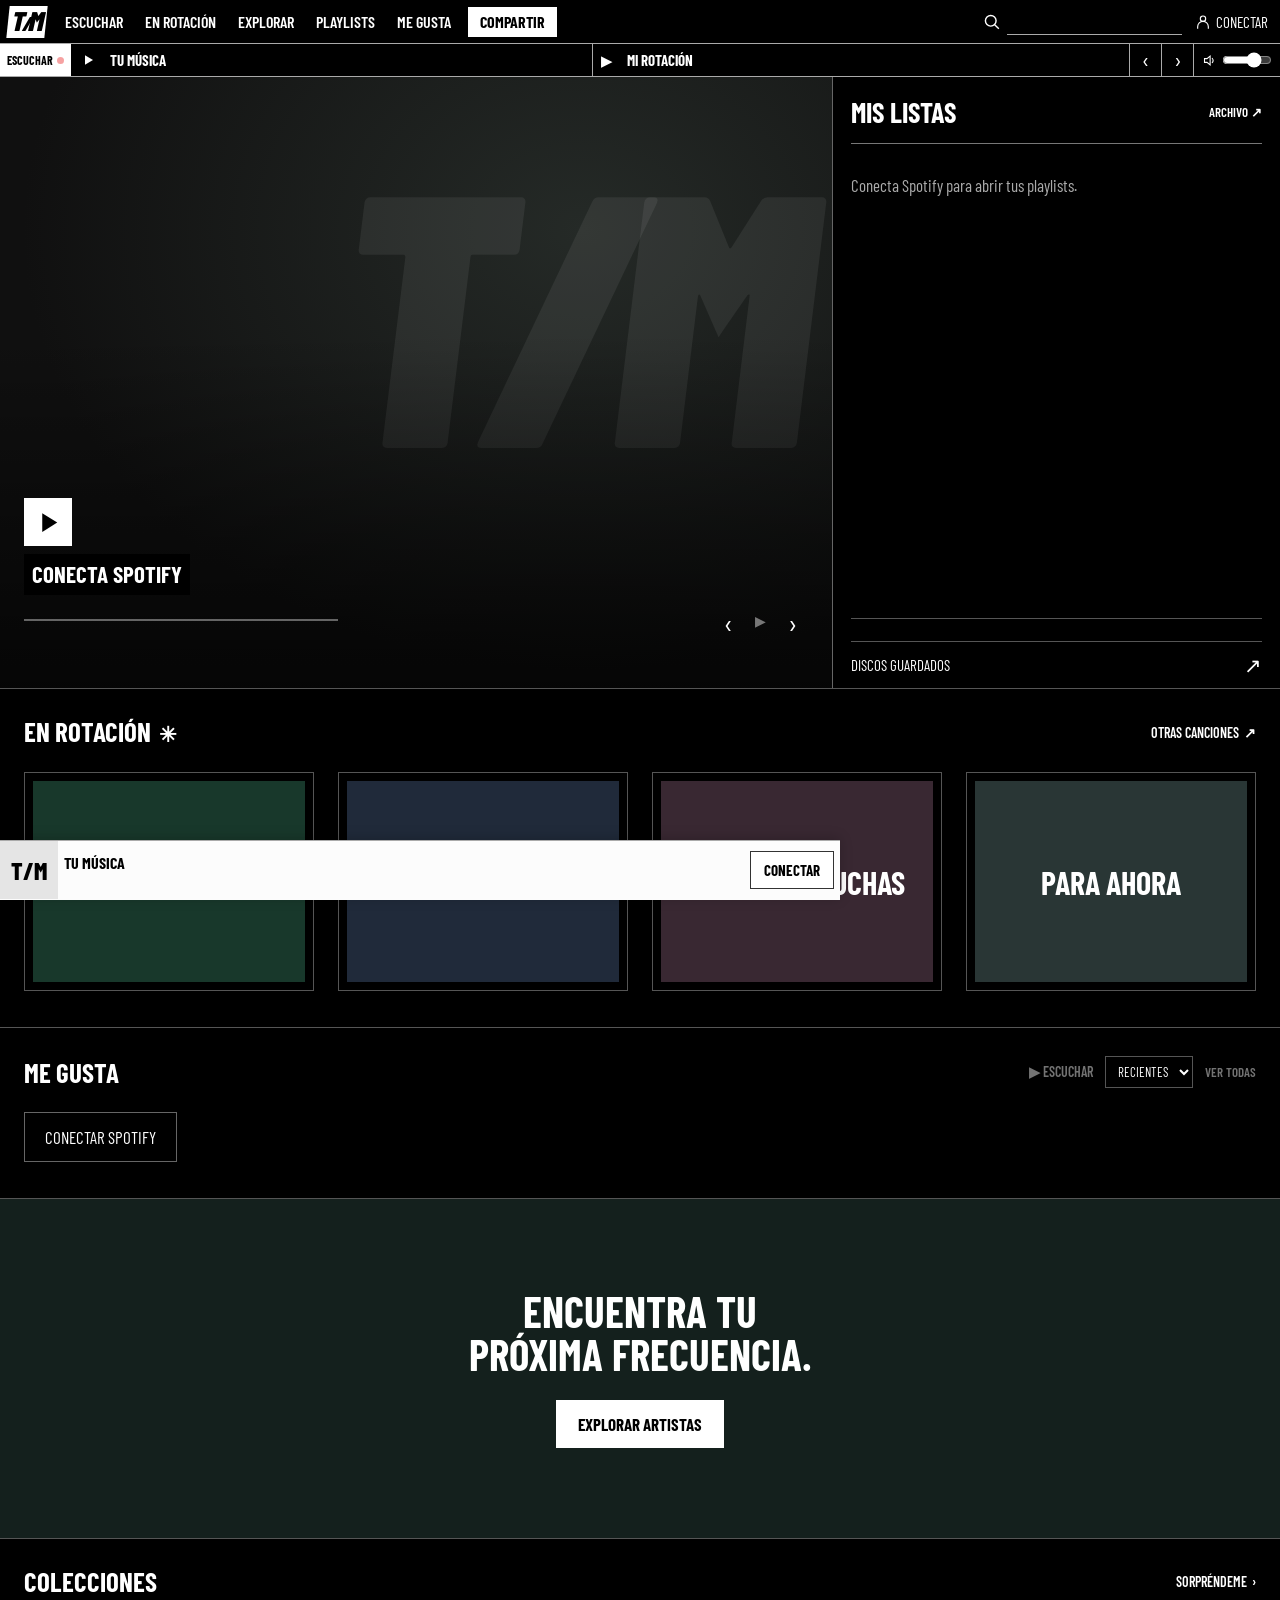
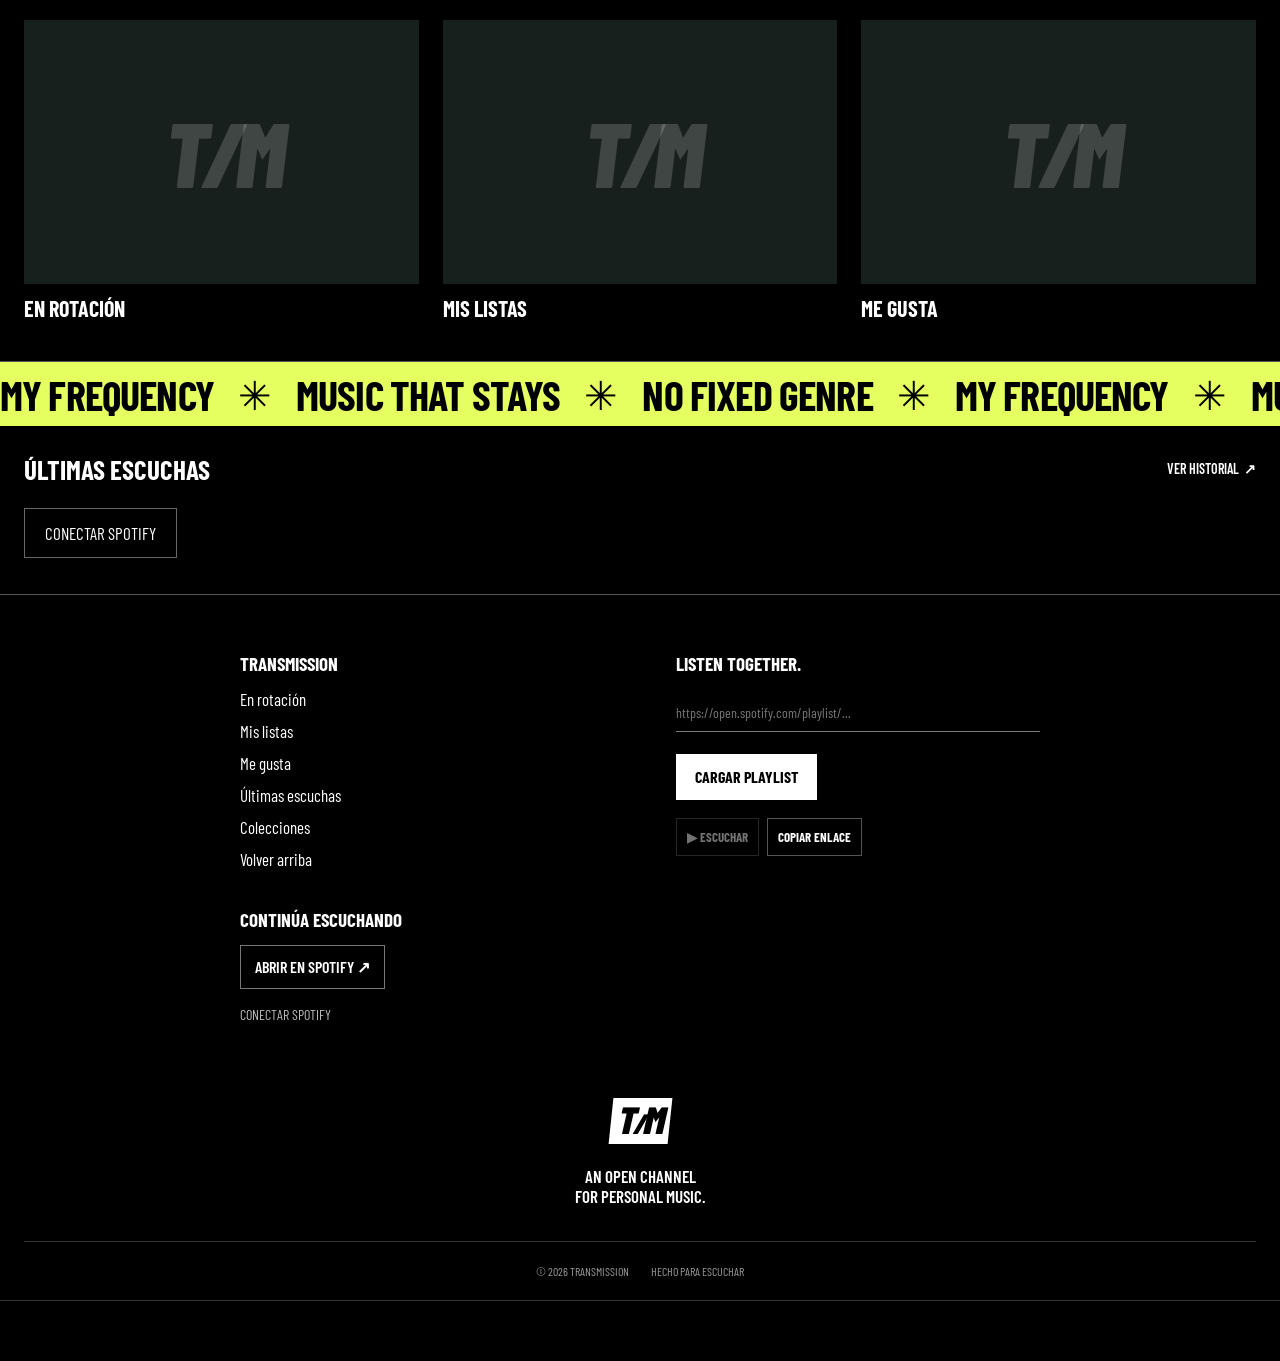
==== commit e227f6dd: "Clarify playlist rail and expose personal albums and period views" ====
--- a/index.html
+++ b/index.html
@@ -8,21 +8,23 @@
   <link rel="stylesheet" href="./transmission.css?v=20261019catalog1">
   <link rel="stylesheet" href="./transmission-catalog.css?v=20261019catalog1">
   <link rel="stylesheet" href="./transmission-pages.css?v=20261019pages1">
+  <link rel="stylesheet" href="./transmission-archive.css?v=20261019archive1">
   <script defer src="./spotify-auth.js?v=20261019catalog1"></script>
-  <script defer src="./spotify-editorial.js?v=20261019catalog1"></script>
+  <script defer src="./spotify-editorial.js?v=20261019archive1"></script>
   <script defer src="./spotify-controls.js?v=20261019catalog1"></script>
-  <script defer src="./spotify-taste.js?v=20261019pages1"></script>
+  <script defer src="./spotify-taste.js?v=20261019archive1"></script>
   <script defer src="./spotify-library.js?v=20261019pages1"></script>
   <script defer src="./spotify-polish.js?v=20261019catalog1"></script>
   <script defer src="./spotify-artist.js?v=20261019catalog1"></script>
   <script defer src="./spotify-queue.js?v=20261019pages1"></script>
   <script defer src="./spotify-favorites.js?v=20261019catalog1"></script>
   <script defer src="./spotify-track-actions.js?v=20261019catalog1"></script>
-  <script defer src="./spotify-catalog.js?v=20261019pages1"></script>
+  <script defer src="./spotify-catalog.js?v=20261019archive1"></script>
   <script defer src="./spotify-search.js?v=20261019pages1"></script>
-  <script defer src="./transmission-ui.js?v=20261019pages1"></script>
-  <script defer src="./transmission-listening.js?v=20261019pages1"></script>
-  <script defer src="./transmission-navigation.js?v=20261019pages1"></script>
+  <script defer src="./transmission-ui.js?v=20261019archive1"></script>
+  <script defer src="./transmission-listening.js?v=20261019archive1"></script>
+  <script defer src="./transmission-archive.js?v=20261019archive1"></script>
+  <script defer src="./transmission-navigation.js?v=20261019archive1"></script>
 </head><body>
 <a class="skip-link" href="#main">Saltar al contenido</a>
 <header class="site-header" id="top">
@@ -46,7 +48,7 @@
 </header>
 <div class="tm-page-masthead" id="tm-page-masthead" hidden>
   <div class="tm-page-crumb"><a href="#top">INICIO</a><span aria-hidden="true">/</span><span id="tm-page-label" tabindex="-1"></span></div>
-  <nav class="tm-page-links" id="tm-page-links" aria-label="Herramientas de escucha"><a href="#/escuchando">AHORA</a><a href="#/historial">HISTORIAL</a><a href="#/atajos">GUÍA Y ATAJOS</a></nav>
+  <nav class="tm-page-links" id="tm-page-links" aria-label="Herramientas de escucha"><a href="#/escuchando">AHORA</a><a href="#/discos">DISCOS</a><a href="#/historial">HISTORIAL</a><a href="#/atajos">GUÍA Y ATAJOS</a></nav>
   <span class="tm-timer-status" id="tm-timer-status" hidden></span>
 </div>
 <main id="main">
@@ -58,8 +60,11 @@
     <div class="slider-footer"><div class="slider-progress" id="slider-progress" aria-label="Posición del carrusel"><span id="progress-fill"></span></div><span class="slider-count" id="slider-count"></span><div class="slider-controls"><button id="prev-slide" aria-label="Canción anterior en carrusel">‹</button><button id="pause-slide" aria-label="Reproducir la canción seleccionada" disabled>▶</button><button id="next-slide" aria-label="Siguiente canción en carrusel">›</button></div></div>
   </div></div>
   <aside class="mixtape-rail" id="mixtapes" aria-label="Playlists y selecciones personales">
-    <div class="rail-head"><button id="tm-rail-open" class="tm-rail-open" type="button" aria-label="Abrir todas mis listas">+</button><div class="rail-heading">MIS<br>LISTAS</div><div class="tm-rail-actions"><button id="tm-station-play" type="button">▶ MI ROTACIÓN</button><button id="tm-now-play" type="button"><span>▶ PARA AHORA</span><small id="tm-now-caption" hidden></small></button></div></div>
-    <button class="rail-all" id="rail-all" type="button">VER TODAS MIS LISTAS <span aria-hidden="true">›</span></button>
+    <header class="rail-head"><h2 class="rail-heading">MIS LISTAS</h2><button id="tm-rail-open" class="tm-rail-open" type="button">ARCHIVO ↗</button></header>
+    <div id="tm-rail-grid" class="tm-rail-grid"></div>
+    <button class="rail-all" id="rail-all" type="button" hidden>VER TODAS MIS LISTAS</button>
+    <div class="tm-rail-actions"><button id="tm-station-play" type="button">▶ MI ROTACIÓN</button><button id="tm-now-play" type="button"><span>▶ PARA AHORA</span><small id="tm-now-caption" hidden></small></button></div>
+    <a class="tm-rail-albums" href="#/discos">DISCOS GUARDADOS <span aria-hidden="true">↗</span></a>
   </aside>
 </section>
 <section id="tm-spotify-embed" class="tm-spotify-embed" hidden aria-label="Reproductor oficial de Spotify">
@@ -217,6 +222,7 @@
  </div>
 </div>
 <section id="tm-listening-page" class="tm-listening-page" role="main" aria-label="Tu sesión de escucha" hidden><div id="tm-listening-content" class="tm-listening-content"></div></section>
+<section id="tm-personal-page" class="tm-personal-page" role="main" aria-label="Archivo personal" hidden><div id="tm-personal-content" class="tm-personal-content"></div></section>
 <div id="tm-artist-modal" class="tm-artist-modal" hidden>
  <div class="tm-artist-body" role="dialog" aria-modal="true" aria-labelledby="tm-artist-title">
   <div class="tm-artist-top"><h2 id="tm-artist-title"></h2><button id="tm-artist-close" type="button" aria-label="Cerrar artista">✕</button></div>
--- a/transmission-archive.css
+++ b/transmission-archive.css
@@ -0,0 +1,69 @@
+/* A playlist is a playlist: artwork, caption and transport have separate space. */
+.mixtape-rail{display:flex;flex-direction:column;gap:0;padding:20px 18px 0;height:100%;min-height:0;overflow:hidden;scrollbar-color:#666 #111}
+.rail-head{position:static;display:flex;flex-direction:row;align-items:center;justify-content:space-between;flex:none;gap:18px;padding:0 0 16px;border:0;border-bottom:1px solid #777;background:#000;isolation:auto}
+.rail-head::before{display:none}
+.rail-heading{font-size:28px;line-height:30px;font-weight:700;margin:0}
+.tm-rail-open{position:static;display:block;width:auto;height:auto;flex:none;padding:6px 0;border:0;background:none;font-size:13px;line-height:18px;font-weight:600}
+.tm-rail-open:hover{text-decoration:underline;text-underline-offset:4px}
+.tm-rail-grid{display:grid;grid-template-columns:repeat(2,minmax(0,1fr));align-content:start;gap:20px 14px;flex:1;min-height:0;overflow:auto;padding:17px 0;scrollbar-width:thin}
+.rail-item{display:block;position:relative;min-width:0;min-height:0;height:auto;padding:0;border:0;background:none;text-align:left;overflow:visible;align-self:start}
+.rail-item-cover{position:static;display:block;inset:auto;width:100%;aspect-ratio:1;background:#151515 center/contain no-repeat;border:1px solid #333;filter:none;transition:filter .2s;transform:none}
+.rail-item:hover .rail-item-cover,.rail-item:focus-visible .rail-item-cover{filter:brightness(.8);transform:none}
+.rail-item-label{position:static;display:block;margin:0;padding:10px 0 0;color:#fff;font-size:21px;line-height:23px;font-weight:600;text-shadow:none;overflow:visible;overflow-wrap:anywhere}
+.rail-item-label strong{display:-webkit-box;-webkit-line-clamp:2;-webkit-box-orient:vertical;overflow:hidden;font-weight:600}
+.rail-item-label small{display:block;margin-top:5px;font-size:13px;line-height:17px;color:#aaa;font-weight:400}
+.rail-item-arrow{position:absolute;top:7px;left:7px;background:#000;padding:3px 6px;font-size:20px;line-height:23px;opacity:0}
+.rail-item:hover .rail-item-arrow,.rail-item:focus-visible .rail-item-arrow{opacity:1}
+.tm-rail-grid[data-count="1"]{grid-template-columns:1fr}
+.tm-rail-grid[data-count="1"] .rail-item{display:grid;grid-template-columns:minmax(110px,.8fr) minmax(0,1fr);align-items:center;gap:17px}
+.tm-rail-grid[data-count="1"] .rail-item-label{padding:0}
+.tm-rail-grid[data-count="1"] .rail-item-label strong{font-size:25px;line-height:28px;-webkit-line-clamp:3}
+.tm-rail-empty{grid-column:1/-1;align-self:start;margin:0;padding:12px 0;color:#aaa;font-size:17px;line-height:24px}
+.tm-rail-actions{flex:none;display:grid;grid-template-columns:repeat(2,minmax(0,1fr));gap:0;margin:0;padding:11px 0;border-top:1px solid #555}
+.tm-rail-actions button{min-height:39px;border:0;border-radius:0;background:none;padding:9px 8px;font-size:15px;line-height:20px;font-weight:500;text-align:left}
+.tm-rail-actions button:first-child{border-right:1px solid #555;padding-left:0}
+.tm-rail-actions button:last-child{padding-left:15px}
+.tm-rail-actions button:hover{background:#fff;color:#000}
+.tm-rail-albums{display:flex;align-items:center;justify-content:space-between;gap:12px;flex:none;border-top:1px solid #555;padding:13px 0;font-size:15px;line-height:20px}
+.tm-rail-albums span{font-size:21px}
+.tm-rail-albums:hover{text-decoration:underline;text-underline-offset:4px}
+.tm-personal-page{min-height:calc(100svh - 180px)}
+.tm-personal-content{max-width:1280px;margin:auto;padding:34px 28px 65px}
+.tm-personal-heading{margin-bottom:28px}
+.tm-personal-heading h1{font-size:clamp(33px,4.3vw,54px);line-height:1.05;margin:8px 0 13px}
+.tm-personal-heading p{font-size:18px;line-height:25px;color:#aaa;margin:0}
+.tm-archive-nav{display:flex;align-items:center;gap:28px;border-top:1px solid #666;border-bottom:1px solid #666;overflow:auto;scrollbar-width:thin}
+.tm-archive-nav a{flex:none;padding:15px 0;font-size:15px;line-height:21px;color:#aaa;border-bottom:2px solid transparent}
+.tm-archive-nav a:hover{color:#fff}
+.tm-archive-nav a[aria-current=page]{color:#fff;border-bottom-color:#fff}
+.tm-archive-toolbar{display:flex;align-items:center;flex-wrap:wrap;justify-content:space-between;gap:20px;padding:22px 0}
+.tm-archive-toolbar>input{width:100%;max-width:550px;padding:8px 0;background:none;color:#fff;border:0;border-bottom:1px solid #777;font-size:21px;line-height:27px}
+.tm-archive-tabs{display:flex;gap:28px}
+.tm-archive-tabs a{display:block;font-size:19px;line-height:25px;padding:8px 0;color:#aaa;border-bottom:2px solid transparent}
+.tm-archive-tabs a[aria-current=page]{color:#fff;border-bottom-color:#fff}
+.tm-archive-period{display:flex;align-items:center;gap:15px;font-size:12px;color:#aaa}
+.tm-archive-period select{min-height:40px;border:1px solid #777;border-radius:0;background:#000;color:#fff;padding:8px 10px;font-size:15px}
+.tm-archive-summary{display:flex;align-items:center;justify-content:space-between;gap:15px;margin-bottom:24px}
+#tm-archive-count{font-size:13px;line-height:18px;color:#aaa;letter-spacing:.3px}
+.tm-archive-summary .tm-catalog-button{font-size:14px;padding:7px 12px}
+.tm-archive-grid{display:grid;grid-template-columns:repeat(5,minmax(0,1fr));gap:30px 24px}
+.tm-archive-card{display:block;min-width:0}
+.tm-archive-art{position:relative;display:block;width:100%;aspect-ratio:1;background:#161616 center/contain no-repeat;border:1px solid #444}
+.tm-archive-arrow{position:absolute;left:9px;bottom:9px;background:#000;font-size:23px;line-height:26px;padding:1px 6px;opacity:0}
+.tm-archive-card:hover .tm-archive-arrow,.tm-archive-card:focus-visible .tm-archive-arrow{opacity:1}
+.tm-archive-card:hover .tm-archive-art{filter:brightness(.85)}
+.tm-archive-card>strong{display:block;font-size:23px;line-height:25px;font-weight:600;overflow-wrap:anywhere;margin-top:11px}
+.tm-archive-card>small{display:block;font-size:15px;line-height:20px;color:#aaa;margin-top:6px}
+.tm-archive-card>.tm-archive-added{font-size:11px;line-height:16px;letter-spacing:.3px;margin-top:9px;color:#888}
+.tm-archive-feedback,.tm-archive-empty{font-size:17px;line-height:24px;color:#aaa;margin:24px 0}
+.tm-explore-personal{display:flex;flex-wrap:wrap;gap:13px 24px;padding-bottom:25px;margin-bottom:27px;border-bottom:1px solid #555}
+.tm-explore-personal a{font-size:15px;line-height:21px}
+.tm-explore-personal a:hover{text-decoration:underline;text-underline-offset:4px}
+.tm-history-heading{display:flex;align-items:baseline;gap:20px;justify-content:space-between;margin:30px 0 10px;border-top:1px solid #555;padding-top:22px}
+.tm-history-heading h2{font-size:24px;line-height:28px;margin:0}
+.tm-history-heading span{font-size:12px;color:#999}
+.tm-history-time{flex:none;min-width:39px;font:11px/18px Arial,sans-serif;font-variant-numeric:tabular-nums;color:#999}
+.tm-history-row .tm-song-duration{display:none}
+@media(max-width:1100px){.mixtape-rail{padding:17px 14px 0}.rail-heading{font-size:25px;line-height:28px}.tm-rail-grid{gap:18px 12px}.rail-item-label{font-size:19px;line-height:21px}.tm-rail-actions button{font-size:13px}.tm-rail-grid[data-count="1"] .rail-item{grid-template-columns:minmax(95px,.85fr) minmax(0,1fr);gap:14px}.tm-rail-grid[data-count="1"] .rail-item-label strong{font-size:23px;line-height:25px}.tm-archive-grid{grid-template-columns:repeat(4,minmax(0,1fr));gap:26px 20px}}
+@media(max-width:900px){.lead-layout{display:block;height:auto;min-height:0;overflow:visible}.mixtape-rail{height:auto;border-left:0;border-top:1px solid #666;overflow:visible;padding:24px 20px 0}.tm-rail-grid{flex:none;overflow:visible;grid-template-columns:repeat(4,minmax(0,1fr));gap:20px 18px;padding:21px 0}.tm-rail-grid[data-count="1"]{max-width:550px;grid-template-columns:1fr}.tm-rail-actions button{font-size:16px}.tm-rail-albums{font-size:16px}.tm-personal-content{padding:30px 20px 45px}.tm-archive-grid{grid-template-columns:repeat(3,minmax(0,1fr))}}
+@media(max-width:600px){.mixtape-rail{padding:23px 16px 0}.rail-heading{font-size:28px;line-height:30px}.tm-rail-grid{grid-template-columns:repeat(2,minmax(0,1fr));gap:24px 17px}.rail-item-label{font-size:22px;line-height:24px}.rail-item-label small{font-size:13px;line-height:18px}.tm-rail-grid[data-count="1"] .rail-item{grid-template-columns:130px minmax(0,1fr);gap:20px}.tm-rail-grid[data-count="1"] .rail-item-label strong{font-size:25px;line-height:28px}.tm-rail-actions button{font-size:15px}.tm-personal-content{padding:27px 14px 40px}.tm-personal-heading h1{font-size:35px}.tm-personal-heading p{font-size:17px;line-height:23px}.tm-archive-nav{gap:23px}.tm-archive-nav a{font-size:14px;line-height:19px}.tm-archive-toolbar{gap:18px;padding:20px 0}.tm-archive-tabs{gap:24px}.tm-archive-tabs a{font-size:18px}.tm-archive-period{width:100%;justify-content:space-between}.tm-archive-period select{flex:1;max-width:220px}.tm-archive-grid{grid-template-columns:repeat(2,minmax(0,1fr));gap:27px 18px}.tm-archive-card>strong{font-size:22px;line-height:24px}.tm-archive-card>small{font-size:14px;line-height:19px}.tm-archive-summary{flex-wrap:wrap}.tm-history-row{gap:8px}.tm-history-row .tm-song-play{gap:10px}.tm-history-time{min-width:35px;font-size:10px}.tm-history-row .tm-song-cover{width:40px;height:40px}.tm-explore-personal{gap:14px 22px}.tm-explore-personal a{font-size:14px}}
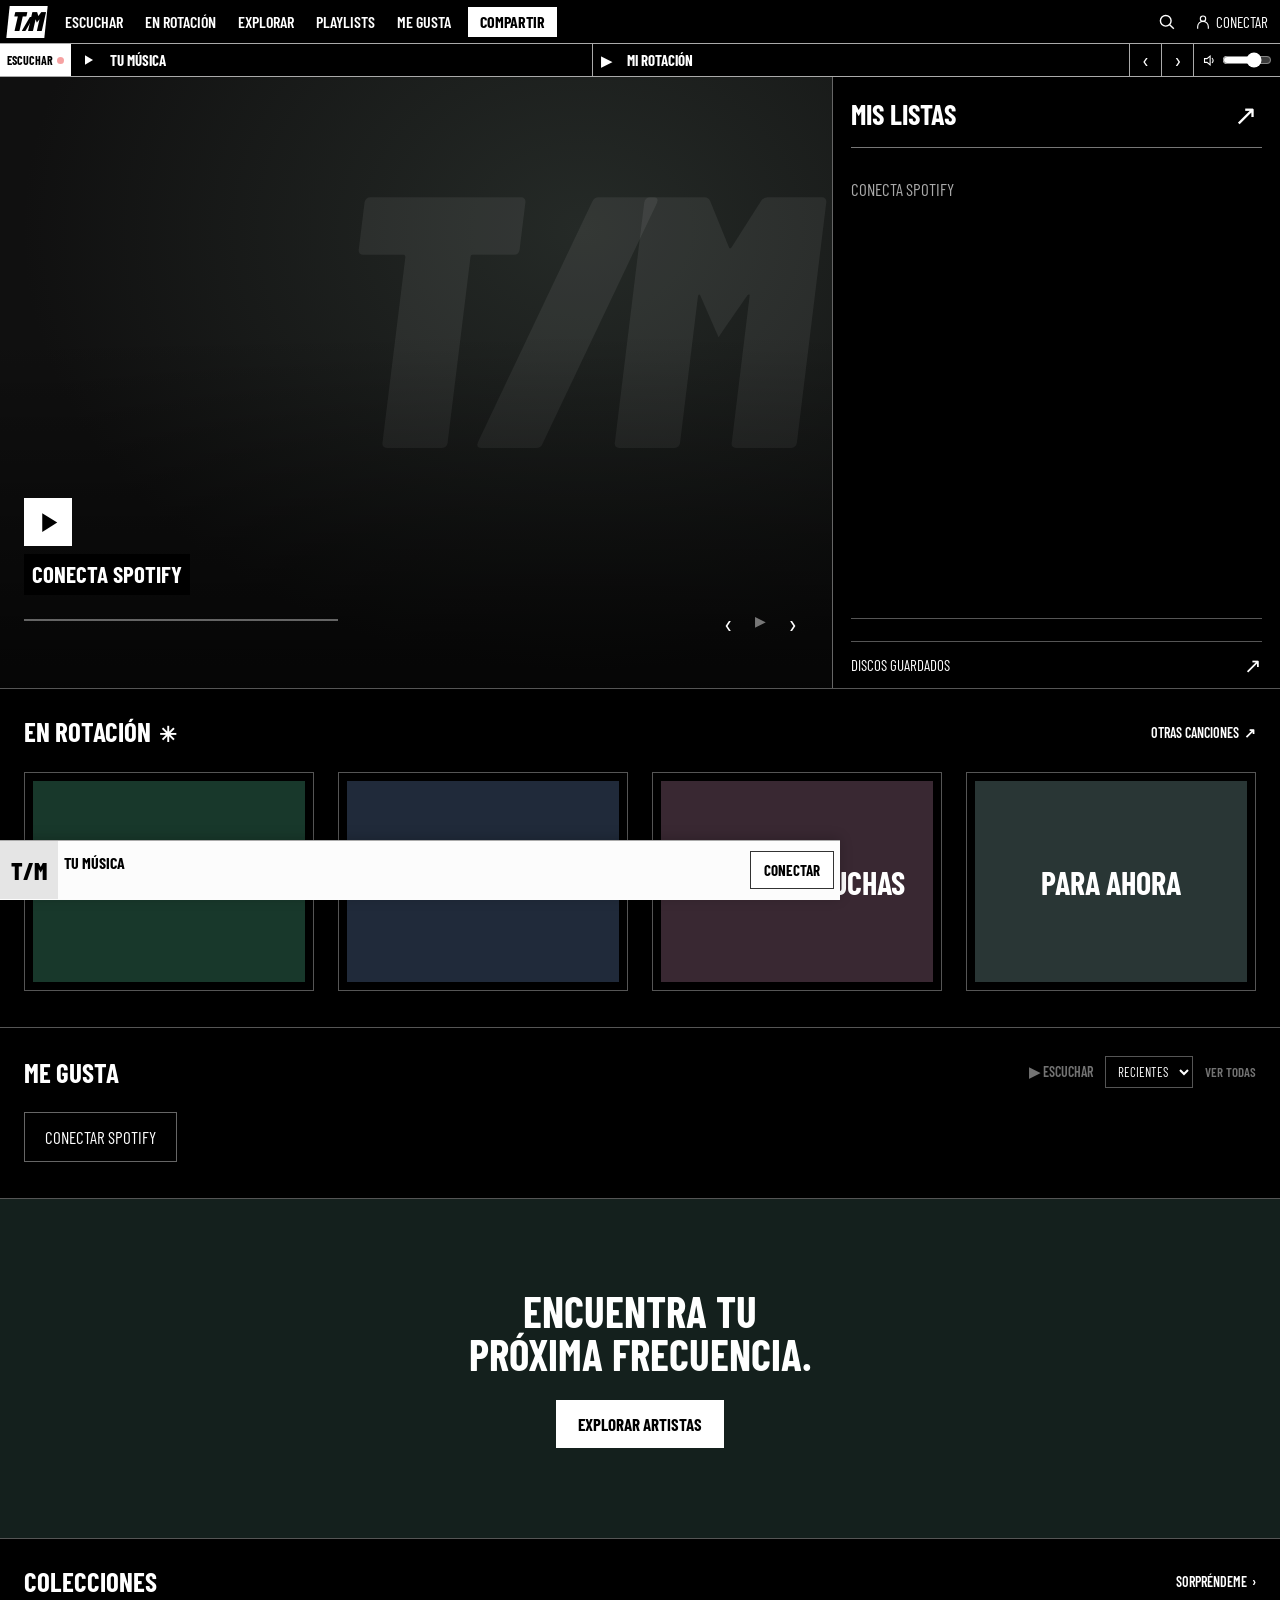
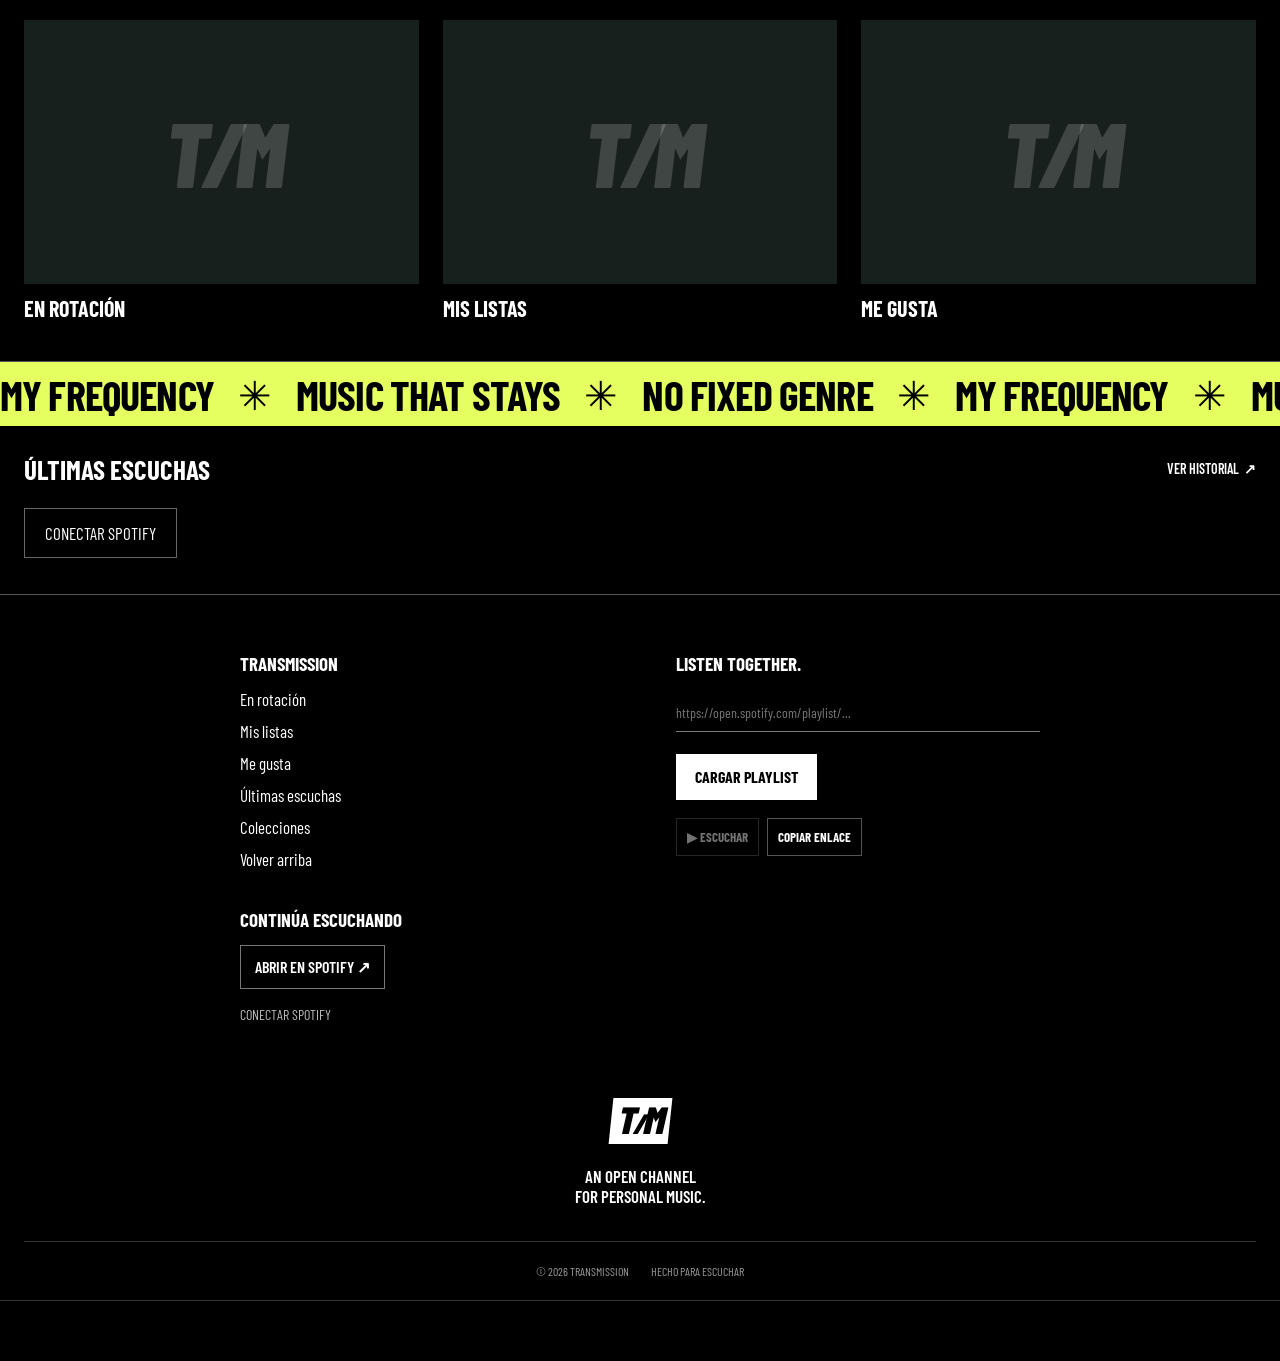
==== commit 76adf1ec: "Rebuild artist browsing and simplify the NTS player interface" ====
--- a/index.html
+++ b/index.html
@@ -7,24 +7,24 @@
   <link href="https://fonts.googleapis.com/css2?family=Barlow+Condensed:wght@400;500;600;700;800;900&display=swap" rel="stylesheet">
   <link rel="stylesheet" href="./transmission.css?v=20261019catalog1">
   <link rel="stylesheet" href="./transmission-catalog.css?v=20261019catalog1">
-  <link rel="stylesheet" href="./transmission-pages.css?v=20261019pages1">
-  <link rel="stylesheet" href="./transmission-archive.css?v=20261019archive1">
+  <link rel="stylesheet" href="./transmission-pages.css?v=20261019artist3">
+  <link rel="stylesheet" href="./transmission-archive.css?v=20261019artist3">
   <script defer src="./spotify-auth.js?v=20261019catalog1"></script>
-  <script defer src="./spotify-editorial.js?v=20261019archive1"></script>
+  <script defer src="./spotify-editorial.js?v=20261019artist3"></script>
   <script defer src="./spotify-controls.js?v=20261019catalog1"></script>
-  <script defer src="./spotify-taste.js?v=20261019archive1"></script>
-  <script defer src="./spotify-library.js?v=20261019pages1"></script>
+  <script defer src="./spotify-taste.js?v=20261019artist3"></script>
+  <script defer src="./spotify-library.js?v=20261019artist3"></script>
   <script defer src="./spotify-polish.js?v=20261019catalog1"></script>
-  <script defer src="./spotify-artist.js?v=20261019catalog1"></script>
-  <script defer src="./spotify-queue.js?v=20261019pages1"></script>
+  <script defer src="./spotify-artist.js?v=20261019artist3"></script>
+  <script defer src="./spotify-queue.js?v=20261019artist3"></script>
   <script defer src="./spotify-favorites.js?v=20261019catalog1"></script>
-  <script defer src="./spotify-track-actions.js?v=20261019catalog1"></script>
-  <script defer src="./spotify-catalog.js?v=20261019archive1"></script>
-  <script defer src="./spotify-search.js?v=20261019pages1"></script>
-  <script defer src="./transmission-ui.js?v=20261019archive1"></script>
-  <script defer src="./transmission-listening.js?v=20261019archive1"></script>
-  <script defer src="./transmission-archive.js?v=20261019archive1"></script>
-  <script defer src="./transmission-navigation.js?v=20261019archive1"></script>
+  <script defer src="./spotify-track-actions.js?v=20261019artist3"></script>
+  <script defer src="./spotify-catalog.js?v=20261019artist3"></script>
+  <script defer src="./spotify-search.js?v=20261019artist3"></script>
+  <script defer src="./transmission-ui.js?v=20261019artist3"></script>
+  <script defer src="./transmission-listening.js?v=20261019artist3"></script>
+  <script defer src="./transmission-archive.js?v=20261019artist3"></script>
+  <script defer src="./transmission-navigation.js?v=20261019artist3"></script>
 </head><body>
 <a class="skip-link" href="#main">Saltar al contenido</a>
 <header class="site-header" id="top">
@@ -34,7 +34,7 @@
       <a class="nav-link" href="#/escuchando">ESCUCHAR</a><a class="nav-link" href="#/rotacion">EN ROTACIÓN</a><a class="nav-link" href="#/explorar">EXPLORAR</a><a class="nav-link" href="#/playlists">PLAYLISTS</a><a class="nav-link" href="#/guardadas">ME GUSTA</a><a class="support-link" href="#support">COMPARTIR</a>
     </nav>
     <div class="header-tools">
-      <div class="tm-inline-search" id="tm-inline-search"><button class="header-search icon-button" id="search-trigger" aria-label="Buscar canciones"><svg viewBox="0 0 24 24" aria-hidden="true"><circle cx="10.5" cy="10.5" r="6.4"/><path d="m15.2 15.2 5 5"/></svg></button><input id="tm-inline-query" type="search" aria-label="Buscar música" autocomplete="off" placeholder=""><div id="tm-inline-results" class="tm-inline-results" hidden role="region" aria-label="Resultados de búsqueda"></div></div>
+      <button class="header-search icon-button" id="search-trigger" aria-label="Buscar música" title="Buscar música (/)"><svg viewBox="0 0 24 24" aria-hidden="true"><circle cx="10.5" cy="10.5" r="6.4"/><path d="m15.2 15.2 5 5"/></svg></button>
       <button class="header-account" id="saved-trigger" title="Conectar Spotify"><svg viewBox="0 0 24 24" aria-hidden="true"><circle cx="12" cy="7" r="4"/><path d="M4 22v-3a8 8 0 0 1 16 0v3"/></svg><span id="account-name">CONECTAR</span></button>
       <button class="mobile-trigger icon-button" id="menu-toggle" aria-label="Abrir menú" aria-expanded="false"><svg viewBox="0 0 24 24" aria-hidden="true"><path d="M3 5h18M3 12h18M3 19h18"/></svg></button>
     </div>
@@ -47,9 +47,8 @@
   </div>
 </header>
 <div class="tm-page-masthead" id="tm-page-masthead" hidden>
-  <div class="tm-page-crumb"><a href="#top">INICIO</a><span aria-hidden="true">/</span><span id="tm-page-label" tabindex="-1"></span></div>
-  <nav class="tm-page-links" id="tm-page-links" aria-label="Herramientas de escucha"><a href="#/escuchando">AHORA</a><a href="#/discos">DISCOS</a><a href="#/historial">HISTORIAL</a><a href="#/atajos">GUÍA Y ATAJOS</a></nav>
-  <span class="tm-timer-status" id="tm-timer-status" hidden></span>
+  <button class="tm-page-back" id="tm-page-back" type="button" aria-label="Volver">←</button><span id="tm-page-label" class="tm-visually-hidden"></span>
+  <nav class="tm-page-links" id="tm-page-links" aria-label="Biblioteca"><a href="#/playlists">LISTAS</a><a href="#/guardadas">ME GUSTA</a><a href="#/discos">DISCOS</a><a href="#/historial">HISTORIAL</a></nav>
 </div>
 <main id="main">
 <section class="lead-layout" aria-label="Música destacada y playlists">
@@ -60,7 +59,7 @@
     <div class="slider-footer"><div class="slider-progress" id="slider-progress" aria-label="Posición del carrusel"><span id="progress-fill"></span></div><span class="slider-count" id="slider-count"></span><div class="slider-controls"><button id="prev-slide" aria-label="Canción anterior en carrusel">‹</button><button id="pause-slide" aria-label="Reproducir la canción seleccionada" disabled>▶</button><button id="next-slide" aria-label="Siguiente canción en carrusel">›</button></div></div>
   </div></div>
   <aside class="mixtape-rail" id="mixtapes" aria-label="Playlists y selecciones personales">
-    <header class="rail-head"><h2 class="rail-heading">MIS LISTAS</h2><button id="tm-rail-open" class="tm-rail-open" type="button">ARCHIVO ↗</button></header>
+    <header class="rail-head"><h2 class="rail-heading">MIS LISTAS</h2><button id="tm-rail-open" class="tm-rail-open" type="button" aria-label="Ver mis listas" title="Ver mis listas">↗</button></header>
     <div id="tm-rail-grid" class="tm-rail-grid"></div>
     <button class="rail-all" id="rail-all" type="button" hidden>VER TODAS MIS LISTAS</button>
     <div class="tm-rail-actions"><button id="tm-station-play" type="button">▶ MI ROTACIÓN</button><button id="tm-now-play" type="button"><span>▶ PARA AHORA</span><small id="tm-now-caption" hidden></small></button></div>
@@ -150,7 +149,6 @@
     <label class="tm-volume" title="Volumen del navegador"><svg width="19" height="19" viewBox="0 0 24 24" fill="none" stroke="currentColor" stroke-width="1.6" stroke-linejoin="round" stroke-linecap="round" aria-hidden="true"><path d="M4 9v6h4l5 4V5L8 9H4Zm12-1a6 6 0 0 1 0 8m3-11a10 10 0 0 1 0 14"/></svg><input id="tm-volume" type="range" min="0" max="100" value="70" step="1" aria-label="Volumen" disabled></label>
     <button class="tm-control tm-options-trigger" id="tm-more" type="button" aria-label="Más opciones" aria-expanded="false"><svg width="19" height="19" viewBox="0 0 24 24" fill="none" stroke="currentColor" stroke-width="1.6" stroke-linejoin="round" stroke-linecap="round" aria-hidden="true"><circle cx="5" cy="12" r="1.3" fill="currentColor"/><circle cx="12" cy="12" r="1.3" fill="currentColor"/><circle cx="19" cy="12" r="1.3" fill="currentColor"/></svg></button>
     <div class="tm-player-popover" id="tm-options" hidden>
-      <div class="tm-popover-heading">AUDIO</div>
       <div class="tm-popover-row">
         <button id="tm-shuffle" class="tm-opt-button" type="button" aria-pressed="false"><svg width="19" height="19" viewBox="0 0 24 24" fill="none" stroke="currentColor" stroke-width="1.6" stroke-linejoin="round" stroke-linecap="round" aria-hidden="true"><path d="m4 7 3 0c7 0 4 10 13 10m-4-4 4 4-4 4M4 17h3c7 0 4-10 13-10m-4-4 4 4-4 4"/></svg> ALEATORIO</button>
         <button id="tm-repeat" class="tm-opt-button" type="button" aria-pressed="false"><svg width="19" height="19" viewBox="0 0 24 24" fill="none" stroke="currentColor" stroke-width="1.6" stroke-linejoin="round" stroke-linecap="round" aria-hidden="true"><path d="m17 2 3 3-3 3M4 11V8a3 3 0 0 1 3-3h13M7 22l-3-3 3-3m13-3v3a3 3 0 0 1-3 3H4"/></svg> REPETIR</button>
@@ -160,10 +158,11 @@
         <button id="tm-devices-button" class="tm-opt-button" type="button"><svg width="19" height="19" viewBox="0 0 24 24" fill="none" stroke="currentColor" stroke-width="1.6" stroke-linejoin="round" stroke-linecap="round" aria-hidden="true"><rect x="3" y="4" width="18" height="13" rx="1.4"/><path d="M8 21h8m-4-4v4"/></svg> DISPOSITIVOS</button>
       </div>
       <a id="tm-lyrics-button" class="tm-opt-button" href="https://open.spotify.com/" target="_blank" rel="noopener noreferrer" title="Las letras oficiales se consultan dentro de Spotify">VER LETRAS EN SPOTIFY ↗</a>
-      <a class="tm-opt-button" href="#/escuchando">ESCUCHANDO / TEMPORIZADOR ↗</a>
-      <a class="tm-opt-button" href="#/atajos">GUÍA Y ATAJOS ↗</a>
-      <button id="tm-diagnostics" class="tm-opt-button" type="button">DIAGNÓSTICO DEL REPRODUCTOR ↗</button>
-      <button id="tm-open-publish" class="tm-opt-button" type="button" hidden>PREPARAR SELECCIÓN PÚBLICA ↗</button>
+      <label class="tm-sleep-setting" for="tm-sleep-select" title="Pausar después de un tiempo"><svg viewBox="0 0 24 24" fill="none" stroke="currentColor" stroke-width="1.5" aria-hidden="true"><circle cx="12" cy="12" r="8.5"/><path d="M12 6v6l4 2"/></svg><span class="tm-sleep-status" id="tm-sleep-status" hidden></span><select id="tm-sleep-select" aria-label="Temporizador de pausa" disabled><option value="0">DESACTIVADO</option><option value="15">15 MIN</option><option value="30">30 MIN</option><option value="45">45 MIN</option><option value="60">60 MIN</option></select></label>
+      <a class="tm-opt-button" href="#/escuchando">ESCUCHANDO ↗</a>
+      <a class="tm-opt-button" href="#/atajos">ATAJOS ↗</a>
+      <button id="tm-diagnostics" class="tm-opt-button" type="button">DIAGNÓSTICO</button>
+      <button id="tm-open-publish" class="tm-opt-button" type="button" hidden>SELECCIÓN PÚBLICA</button>
       <div class="tm-popover-content" id="tm-popover-content" role="status"></div>
     </div>
   </div>
@@ -175,14 +174,14 @@
 <div id="spotify-status" hidden aria-hidden="true"></div>
 <section id="tm-catalog" class="tm-catalog" hidden aria-label="Explorar música" role="main">
  <div class="tm-catalog-inner">
-  <h1 class="tm-catalog-title" id="tm-catalog-title">EXPLORAR EL ARCHIVO</h1>
+  <h1 class="tm-catalog-title" id="tm-catalog-title">EXPLORAR</h1>
   <header class="tm-catalog-header">
    <div class="tm-catalog-navigation"><button id="tm-catalog-back" type="button" aria-label="Vista anterior" disabled>←</button><button id="tm-catalog-forward" type="button" aria-label="Vista siguiente" disabled>→</button></div>
    <form id="tm-catalog-form" class="tm-catalog-form" role="search"><label for="tm-catalog-query"><svg viewBox="0 0 24 24" aria-hidden="true"><circle cx="10.5" cy="10.5" r="6.4"/><path d="m15.2 15.2 5 5"/></svg></label><input id="tm-catalog-query" type="search" aria-label="Buscar canciones, artistas, álbumes o playlists" placeholder="Canción, artista, álbum…" autocomplete="off" maxlength="200"><button type="submit" aria-label="Buscar">↵</button></form>
    <button id="tm-catalog-close" class="tm-catalog-close" type="button" aria-label="Cerrar explorador">✕</button>
   </header>
   <nav id="tm-catalog-tabs" class="tm-catalog-tabs" aria-label="Tipo de resultado"><button type="button" data-type="track" aria-pressed="true">CANCIONES</button><button type="button" data-type="artist" aria-pressed="false">ARTISTAS</button><button type="button" data-type="album" aria-pressed="false">ÁLBUMES</button><button type="button" data-type="playlist" aria-pressed="false">PLAYLISTS</button></nav>
-  <div id="tm-catalog-content" class="tm-catalog-content" aria-live="polite" aria-busy="false"></div>
+  <div id="tm-catalog-content" class="tm-catalog-content" aria-busy="false"></div><span id="tm-catalog-announcement" class="tm-visually-hidden" role="status"></span>
  </div>
 </section>
 <div class="tm-library-screen" id="tm-library-screen" hidden aria-hidden="true" role="main">
@@ -201,8 +200,8 @@
       <h1 id="tm-playlist-name"></h1>
       <p id="tm-playlist-owner"></p>
       <div class="tm-playlist-actions">
-        <button id="tm-playlist-all" type="button">▶ REPRODUCIR LISTA</button>
-        <a id="tm-playlist-external" target="_blank" rel="noopener noreferrer">ABRIR EN SPOTIFY ↗</a>
+        <button id="tm-playlist-all" type="button">▶ ESCUCHAR</button>
+        <a id="tm-playlist-external" target="_blank" rel="noopener noreferrer">SPOTIFY ↗</a>
       </div>
     </div>
   </div>
@@ -216,22 +215,14 @@
 <div class="tm-liked-modal" id="tm-liked-modal" hidden role="main">
  <div class="tm-liked-dialog" role="region" aria-labelledby="tm-liked-dialog-title">
   <header class="tm-liked-dialog-head"><h1 id="tm-liked-dialog-title">ME GUSTA</h1><button id="tm-liked-close" aria-label="Cerrar favoritas" type="button">✕</button></header>
-  <div class="tm-liked-toolbar"><label class="tm-liked-search"><svg viewBox="0 0 24 24" aria-hidden="true"><circle cx="10.5" cy="10.5" r="6.4"/><path d="m15.2 15.2 5 5"/></svg><input id="tm-liked-search" type="search" aria-label="Buscar en canciones guardadas" placeholder="" autocomplete="off"></label><select id="tm-liked-sort" aria-label="Orden de canciones guardadas"><option value="new">RECIENTES</option><option value="old">ANTIGUAS</option><option value="az">A–Z</option><option value="artist">ARTISTA</option></select><span id="tm-liked-total"></span></div>
+  <div class="tm-liked-toolbar"><label class="tm-liked-search"><svg viewBox="0 0 24 24" aria-hidden="true"><circle cx="10.5" cy="10.5" r="6.4"/><path d="m15.2 15.2 5 5"/></svg><input id="tm-liked-search" type="search" aria-label="Buscar en canciones guardadas" placeholder="Buscar en Me gusta" autocomplete="off"></label><select id="tm-liked-sort" aria-label="Orden de canciones guardadas"><option value="new">RECIENTES</option><option value="old">ANTIGUAS</option><option value="az">A–Z</option><option value="artist">ARTISTA</option></select><span id="tm-liked-total"></span></div>
   <div id="tm-liked-all-grid" class="tm-liked-all-grid"></div>
   <button type="button" id="tm-liked-load" class="tm-liked-load" hidden>CARGAR MÁS</button>
  </div>
 </div>
 <section id="tm-listening-page" class="tm-listening-page" role="main" aria-label="Tu sesión de escucha" hidden><div id="tm-listening-content" class="tm-listening-content"></div></section>
 <section id="tm-personal-page" class="tm-personal-page" role="main" aria-label="Archivo personal" hidden><div id="tm-personal-content" class="tm-personal-content"></div></section>
-<div id="tm-artist-modal" class="tm-artist-modal" hidden>
- <div class="tm-artist-body" role="dialog" aria-modal="true" aria-labelledby="tm-artist-title">
-  <div class="tm-artist-top"><h2 id="tm-artist-title"></h2><button id="tm-artist-close" type="button" aria-label="Cerrar artista">✕</button></div>
-  <div id="tm-artist-songs" class="tm-artist-songs"></div>
-  <a id="tm-artist-external" target="_blank" rel="noopener noreferrer">VER EN SPOTIFY ↗</a>
- </div>
-</div>
 <section id="tm-mini-queue-panel" class="tm-mini-queue-panel" hidden aria-label="Cola de reproducción"><div class="tm-mini-queue-top"><div><strong>COLA</strong><small id="tm-queue-count"></small></div><div class="tm-queue-tools"><button type="button" id="tm-queue-clear" hidden>VACIAR</button><button type="button" id="tm-queue-refresh" aria-label="Actualizar cola" title="Actualizar cola">↻</button><button type="button" id="tm-mini-queue-close" aria-label="Cerrar cola">✕</button></div></div><div id="tm-mini-queue-tracks" class="tm-mini-queue-tracks"></div></section>
 <div id="owner-public-export" class="tm-publish-modal" hidden><div class="tm-publish-dialog" role="dialog" aria-modal="true" aria-labelledby="tm-publish-title"><header><h2 id="tm-publish-title">SELECCIÓN PÚBLICA</h2><button id="tm-publish-close" type="button" aria-label="Cerrar selección pública">✕</button></header><label class="tm-share-label"><input id="tm-share-recent" type="checkbox"> Incluir últimas escuchas</label><label class="tm-share-label"><input id="tm-share-liked" type="checkbox"> Incluir canciones guardadas</label><button id="tm-export-public" class="light-cta" type="button">DESCARGAR SELECCIÓN</button></div></div>
 <div class="toast" id="toast" role="status" aria-live="polite"></div>
-<div class="tm-timer-indicator" id="tm-timer-indicator" hidden aria-label="Temporizador activo"><a href="#/escuchando">PAUSA EN <span id="tm-timer-remaining"></span></a><button id="tm-timer-cancel" type="button" aria-label="Cancelar temporizador">×</button></div>
 </body></html>
--- a/transmission-pages.css
+++ b/transmission-pages.css
@@ -1,30 +1,55 @@
 /* Archive pages: NTS reference rhythm, ruled tabs and uninterrupted listening. */
 .tm-page-open.tm-catalog-open,.tm-page-open.tm-browse-open{overflow:visible}
-.tm-page-masthead{display:flex;align-items:center;flex-wrap:wrap;gap:12px 28px;min-height:55px;padding:15px 28px;border-bottom:1px solid #555;font-size:13px;line-height:18px;letter-spacing:.3px}
+.tm-visually-hidden{position:absolute!important;width:1px!important;height:1px!important;padding:0!important;margin:-1px!important;overflow:hidden!important;clip-path:inset(50%)!important;white-space:nowrap!important;border:0!important}
+[role=main] h1[tabindex="-1"]:focus{outline:0}
+.tm-page-masthead{display:flex;align-items:center;gap:20px;min-height:48px;padding:0 28px;border-bottom:1px solid #444;font-size:14px;line-height:18px}
+.tm-page-back{flex:none;border:0;background:none;width:32px;height:46px;padding:0;font-size:25px;text-align:left}
 .tm-page-crumb{display:flex;align-items:center;gap:13px;min-width:0}
 .tm-page-crumb>a{color:#aaa}
 .tm-page-crumb>a:hover{color:#fff;text-decoration:underline;text-underline-offset:4px}
 #tm-page-label{font-weight:600}
 #tm-page-label:focus{outline:0}
 body{scrollbar-color:#666 #111}
-.tm-page-links{display:flex;gap:22px;margin-left:auto}
+.tm-page-links{display:flex;align-items:center;gap:28px;margin-left:0;overflow:auto;scrollbar-width:none}
+.tm-page-links a{white-space:nowrap;padding:15px 0}
 .tm-page-links a:hover,.tm-page-links a[aria-current=page]{text-decoration:underline;text-underline-offset:5px}
 .tm-timer-status{color:var(--yellow);font-variant-numeric:tabular-nums}
 .nav-link[aria-current=page]{text-decoration:underline;text-underline-offset:5px}
 .tm-page-open .tm-catalog,.tm-page-open .tm-library-screen,.tm-page-open .tm-liked-modal{position:static;inset:auto;display:block;z-index:auto;background:#000;padding:0 0 50px;overflow:visible;overscroll-behavior:auto;border:0;scrollbar-gutter:auto;min-height:calc(100svh - 180px)}
-.tm-page-open .tm-catalog-inner,.tm-page-open .tm-library-dialog,.tm-page-open .tm-liked-dialog{width:100%;max-width:1280px;margin:auto;padding:32px 28px 50px;max-height:none;overflow:visible;border:0;box-shadow:none}
-.tm-page-open .tm-catalog[data-kind=search] .tm-catalog-inner{max-width:1000px}
-.tm-catalog-title,.tm-library-header h1,.tm-liked-dialog-head h1{font-size:clamp(30px,3.8vw,48px);line-height:1.05;font-weight:700;margin:0;overflow-wrap:anywhere}
-.tm-catalog-title{margin-bottom:27px}
-.tm-page-open .tm-catalog-header{position:static;padding:0 0 21px;gap:18px;border-bottom:0}
+.tm-page-open .tm-catalog-inner,.tm-page-open .tm-library-dialog,.tm-page-open .tm-liked-dialog{width:100%;max-width:1280px;margin:auto;padding:30px 28px 50px;max-height:none;overflow:visible;border:0;box-shadow:none}
+.tm-page-open .tm-catalog-inner{max-width:1080px}
+.tm-page-open .tm-catalog[data-kind=search] .tm-catalog-inner{max-width:884px}
+.tm-catalog-title,.tm-library-header h1,.tm-liked-dialog-head h1{font-size:32px;line-height:36px;font-weight:700;margin:0;overflow-wrap:anywhere}
+.tm-catalog-title{margin-bottom:23px}
+.tm-page-open .tm-catalog-header{position:static;padding:0 0 24px;gap:20px;border-bottom:0;flex-wrap:nowrap}
+.tm-page-open .tm-catalog-navigation{gap:0}
+.tm-page-open .tm-catalog-navigation button{width:30px;height:40px;padding:0;font-size:25px}
+.tm-page-open .tm-catalog-navigation button:disabled{opacity:.25}
 .tm-page-open .tm-catalog-form{border-bottom:1px solid #777}
-.tm-page-open .tm-catalog-form input{font-size:23px}
+.tm-page-open .tm-catalog-form input{font-size:27px;height:47px}
+.tm-page-open .tm-catalog-form{gap:12px;order:0;flex-basis:auto}
 .tm-page-open .tm-catalog-close,.tm-page-open #tm-library-close,.tm-page-open #tm-liked-close{display:none}
 .tm-page-open .tm-catalog-tabs{gap:0;padding:0;border-bottom:1px solid #aaa;overflow-x:auto;overflow-y:hidden;scrollbar-width:thin}
-.tm-page-open .tm-catalog-tabs button{flex:1;border:0;border-bottom:2px solid transparent;background:none;color:#aaa;margin-bottom:0;padding:16px 20px;font-weight:500;font-size:16px;min-height:49px}
+.tm-page-open .tm-catalog-tabs button{flex:1;min-width:0;border:0;border-bottom:2px solid transparent;background:none;color:#aaa;margin-bottom:0;padding:16px 12px;font-weight:500;font-size:16px;min-height:49px}
 .tm-page-open .tm-catalog-tabs button:hover{color:#fff}
 .tm-page-open .tm-catalog-tabs button[aria-pressed=true]{border-bottom-color:#fff;color:#fff;font-weight:700}
-.tm-page-open .tm-catalog-content{padding-top:30px}
+.tm-page-open .tm-catalog-content{padding-top:24px}
+.tm-catalog-count{font:12px/18px Arial,sans-serif;color:#999;text-align:right;font-variant-numeric:tabular-nums}
+.tm-catalog-content>.tm-catalog-count{margin:0 0 12px}
+.tm-catalog-match{display:flex;align-items:center;gap:18px;width:100%;padding:0 0 22px;margin:0 0 20px;border:0;border-bottom:1px solid #666;background:none;text-align:left}
+.tm-catalog-match-art{display:block;flex:none;width:76px;aspect-ratio:1;background:#171717 center/contain no-repeat}
+.tm-catalog-match strong{font-size:31px;line-height:34px;font-weight:700}
+.tm-catalog-match-arrow{margin-left:auto;font-size:29px;padding:5px}
+.tm-catalog-match:hover strong{text-decoration:underline;text-underline-offset:5px}
+.tm-page-open .tm-catalog-art{background-size:contain;background-repeat:no-repeat;border:0}
+.tm-page-open .tm-catalog-card>strong{font-size:23px;line-height:25px;font-weight:600}
+.tm-page-open .tm-catalog-section-head h3{font-size:22px;line-height:25px}
+.tm-page-open .tm-catalog-section-head{margin-bottom:17px}
+.tm-page-open .tm-catalog-section-head:not(:first-child){padding-top:23px;margin-top:30px}
+.tm-page-open .tm-catalog-more{width:100%;min-height:49px;margin:24px 0 0;border:0;border-top:1px solid #777;border-bottom:1px solid #777;font-size:15px;font-weight:500}
+.tm-page-open .tm-catalog-message{font:17px/24px var(--display);margin:24px 0;color:#aaa}
+.tm-catalog-message p:empty{display:none}
+.record-type:empty{display:none}
 .tm-catalog-recents{display:flex;flex-wrap:wrap;gap:10px 23px;margin-bottom:34px}
 .tm-catalog-recents a{font-size:20px;line-height:25px;border-bottom:1px solid #777;padding-bottom:3px;overflow-wrap:anywhere}
 .tm-catalog-recents a::after{content:' ↗';color:#999;font-size:17px}
@@ -32,13 +57,53 @@
 .tm-text-action{background:none;border:0;padding:3px 0;font-size:14px;line-height:20px;font-weight:600;text-align:left;text-underline-offset:4px}
 .tm-text-action:hover{text-decoration:underline}
 .tm-catalog-section-head .tm-text-action{margin-left:auto}
-.tm-page-open .tm-catalog-genres{gap:10px;margin-bottom:36px}
-.tm-page-open .tm-catalog-genres button{font-size:20px;line-height:24px;border-color:#777;padding:9px 15px}
-.tm-page-open .tm-catalog-genres button:hover{background:#fff;color:#000}
+.tm-page-open .tm-catalog-genres{display:grid;grid-template-columns:repeat(3,minmax(0,1fr));gap:0 26px;margin-bottom:32px}
+.tm-page-open .tm-catalog-genres button{display:flex;align-items:center;justify-content:space-between;gap:12px;min-height:52px;font-size:23px;line-height:26px;font-weight:500;border:0;border-bottom:1px solid #555;padding:12px 0;text-align:left}
+.tm-genre-arrow{font-size:22px;color:#aaa}
+.tm-page-open .tm-catalog-genres button:hover{color:#fff;background:none;text-decoration:underline;text-underline-offset:5px}
 .tm-catalog[data-kind=album] .tm-catalog-title,.tm-catalog[data-kind=artist] .tm-catalog-title{font-size:14px;letter-spacing:.5px;color:#aaa;margin-bottom:22px}
-.tm-catalog-detail-copy h1{font-size:clamp(33px,4.6vw,62px);line-height:1;margin:9px 0 18px;overflow-wrap:anywhere}
-.tm-page-open .tm-catalog-detail-art{width:230px}
-.tm-page-open .tm-catalog-detail-head{gap:30px}
+.tm-catalog-detail-copy h1{font-size:clamp(34px,4.6vw,58px);line-height:1.03;margin:0 0 22px;overflow-wrap:anywhere;font-weight:700}
+.tm-page-open .tm-catalog-detail-art{width:218px;border:0;background-size:contain;background-repeat:no-repeat}
+.tm-page-open .tm-catalog-detail-head{align-items:end;gap:30px;margin:6px 0 30px}
+.tm-catalog-credits{display:flex;flex-wrap:wrap;gap:4px 15px;margin-bottom:10px;font-size:23px;line-height:27px}
+.tm-catalog-credits a:hover{text-decoration:underline;text-underline-offset:4px}
+.tm-catalog-detail-actions .tm-catalog-button{min-height:39px;min-width:40px;padding:9px 15px;font-size:15px;font-weight:600}
+.tm-catalog-detail-actions .tm-catalog-button:first-child{color:#000;background:#fff;border-color:#fff}
+.tm-catalog-detail-actions .tm-catalog-button:first-child:hover{background:#ddd}
+.tm-catalog-detail-actions .tm-catalog-button:disabled{opacity:.4}
+.tm-catalog-detail-actions .tm-catalog-link{padding:8px 4px;font-size:13px;color:#aaa;margin-left:4px}
+.tm-catalog-detail-actions .tm-catalog-link:hover{color:#fff;text-decoration:underline;text-underline-offset:4px}
+.tm-catalog-without-art{padding:15px 0 8px}
+.tm-artist-tabs{position:sticky;top:var(--catalog-top,78px);z-index:7;display:flex;align-items:center;gap:28px;background:#000;border-bottom:1px solid #aaa}
+.tm-artist-tabs a{display:block;border-bottom:2px solid transparent;padding:16px 4px;margin-bottom:-1px;font-size:17px;line-height:21px;color:#aaa}
+.tm-artist-tabs a[aria-current=page]{border-bottom-color:#fff;color:#fff;font-weight:700}
+.tm-artist-tabs a:hover{color:#fff}
+.tm-artist-tools{display:flex;align-items:center;justify-content:space-between;gap:20px;min-height:54px;padding:13px 0}
+.tm-artist-tools .tm-catalog-count{margin-left:auto}
+.tm-artist-tools select{border:0;border-bottom:1px solid #555;background:#000;color:#ccc;padding:7px 20px 7px 0;font-size:14px;border-radius:0;max-width:75%}
+.tm-discography-grid{gap:30px 22px;padding-top:10px}
+.tm-page-open .tm-catalog[data-kind=artist] .tm-catalog-inner,.tm-page-open .tm-catalog[data-kind=album] .tm-catalog-inner{max-width:1280px}
+.tm-catalog[data-kind=artist] .tm-catalog-header,.tm-catalog[data-kind=album] .tm-catalog-header{padding-bottom:15px}
+.tm-catalog[data-kind=artist] .tm-catalog-content,.tm-catalog[data-kind=album] .tm-catalog-content{padding-top:15px}
+.tm-detail-layout{display:grid;grid-template-columns:250px minmax(0,1fr);gap:42px;align-items:start}
+.tm-detail-profile{position:sticky;top:calc(var(--catalog-top,78px) + 25px);min-width:0}
+.tm-page-open .tm-detail-profile .tm-catalog-detail-head{display:block;margin:0;padding:0}
+.tm-page-open .tm-detail-profile .tm-catalog-detail-art{width:100%;margin-bottom:23px}
+.tm-detail-profile .tm-catalog-detail-copy h1{font-size:40px;line-height:1.03;margin:0 0 20px}
+.tm-detail-profile .tm-catalog-credits{font-size:21px;line-height:25px}
+.tm-detail-profile .tm-catalog-detail-copy p{font-size:15px;line-height:20px}
+.tm-detail-profile .tm-catalog-detail-actions{gap:9px;align-items:center}
+.tm-detail-library{min-width:0}
+.tm-detail-library .tm-artist-tabs{padding-top:0}
+.tm-detail-library .tm-artist-tools{min-height:45px;padding:10px 0}
+.tm-detail-library .tm-discography-grid{grid-template-columns:repeat(3,minmax(0,1fr));gap:28px 22px}
+.tm-album-layout .tm-detail-library{border-top:1px solid #777}
+.tm-song-name{display:block;width:100%;border:0;background:none;color:inherit;padding:0;text-align:left}
+.tm-song-name:hover strong{text-decoration:underline;text-underline-offset:3px}
+.tm-song-copy small a:hover{color:#fff;text-decoration:underline;text-underline-offset:3px}
+.tm-song-cover{padding:0;border:0}
+.tm-song-without-cover{min-height:61px}
+.tm-song-without-cover .tm-song-number{display:block;min-width:25px}
 .tm-page-open .tm-library-header,.tm-page-open .tm-liked-dialog-head{margin:0 0 26px}
 .tm-page-open .tm-library-bar,.tm-page-open .tm-liked-toolbar{border-top:1px solid #666;border-bottom:1px solid #666;padding:15px 0;margin-bottom:28px}
 .tm-page-open .tm-library-grid{grid-template-columns:repeat(4,minmax(0,1fr));gap:32px 24px}
@@ -47,49 +112,63 @@
 .tm-playlist-about h1{font-size:clamp(32px,4.5vw,58px);line-height:1.05;margin:0 0 14px;overflow-wrap:anywhere}
 .tm-page-open .tm-playlist-cover{width:200px;height:200px}
 .tm-page-open .tm-playlist-heading{gap:28px;margin:24px 0 32px}
-.tm-page-open .tm-liked-all-grid{grid-template-columns:repeat(5,minmax(0,1fr));gap:28px 22px}
+.tm-page-open .tm-liked-all-grid{display:block;max-width:1060px}
+.tm-page-open .tm-liked-toolbar{max-width:1060px}
+.tm-page-open .tm-playlist-detail{display:grid;grid-template-columns:250px minmax(0,1fr);column-gap:42px;align-items:start}
+.tm-page-open .tm-playlist-back{grid-column:1/-1;justify-self:start;margin-bottom:22px}
+.tm-page-open .tm-playlist-heading{display:block;position:sticky;top:calc(var(--tm-header-height,78px) + 25px);grid-column:1;grid-row:2/span 3;margin:0}
+.tm-page-open .tm-playlist-cover{width:100%;height:auto;aspect-ratio:1;background-size:contain;background-repeat:no-repeat;margin-bottom:23px}
+.tm-page-open .tm-playlist-about h1{font-size:40px;line-height:1.03;margin:0 0 16px}
+.tm-page-open .tm-playlist-actions{gap:13px;font-size:13px}
+.tm-page-open .tm-playlist-actions button{background:#fff;color:#000;border-color:#fff;padding:9px 15px;font-size:15px}
+.tm-page-open .tm-playlist-actions a{color:#aaa}
+.tm-page-open .tm-playlist-tracks,.tm-page-open .tm-playlist-frame,.tm-page-open #tm-playlist-next{grid-column:2}
+.tm-page-open #tm-playlist-next{margin-top:24px;min-height:48px;border-right:0;border-left:0}
 .tm-page-open .tm-library-filters button{min-height:38px}
 .tm-page-open .tm-liked-toolbar input,.tm-page-open .tm-library-bar input{min-height:38px}
 .tm-player-art{border:0;padding:0;cursor:pointer}
 .tm-player-art:hover{filter:brightness(.85)}
 .tm-mini-queue-top>div:first-child{flex-wrap:wrap;gap:3px 12px}
 .tm-listening-page{min-height:calc(100svh - 180px)}
-.tm-listening-content{max-width:1440px;margin:auto;padding:35px 28px 65px}
+.tm-listening-content{max-width:1440px;margin:auto;padding:30px 28px 65px}
 .tm-listening-heading{margin:0 0 30px}
 .tm-page-kicker{display:block;font-size:13px;line-height:18px;letter-spacing:.7px;color:#aaa}
-.tm-listening-heading h1{font-size:clamp(34px,4.5vw,56px);line-height:1.05;margin:9px 0 15px}
+.tm-listening-heading h1{font-size:32px;line-height:36px;margin:0 0 24px}
 .tm-listening-heading p,.tm-page-empty p{font-size:18px;line-height:25px;color:#bbb;margin:0 0 22px;max-width:650px}
 .tm-page-empty{padding:20px 0 45px;border-bottom:1px solid #555;margin-bottom:30px}
-.tm-listening-layout{display:grid;grid-template-columns:minmax(0,1fr) 350px;gap:40px}
-.tm-listening-record{min-width:0}
-.tm-listening-cover{width:100%;max-width:650px;aspect-ratio:1;background:#171717 center/cover;display:grid;place-items:center;border:1px solid #444}
+.tm-listening-layout{display:grid;grid-template-columns:minmax(0,1fr) 300px;gap:34px}
+.tm-listening-layout.tm-without-queue{grid-template-columns:minmax(0,1fr)}
+.tm-listening-record{display:grid;grid-template-columns:minmax(0,1fr) minmax(0,1fr);align-items:start;gap:28px;min-width:0}
+.tm-listening-cover{width:100%;max-width:650px;aspect-ratio:1;background:#171717 center/contain no-repeat;display:grid;place-items:center;border:0}
 .tm-listening-cover>span{font-size:150px;font-weight:800;font-style:italic;color:#333}
-.tm-listening-copy{padding-top:25px;max-width:650px}
-.tm-listening-copy h1{font-size:clamp(34px,4vw,60px);line-height:1.02;margin:9px 0 12px;overflow-wrap:anywhere}
+.tm-listening-copy{padding-top:0;max-width:650px;min-width:0}
+.tm-listening-copy h1{font-size:clamp(32px,3.2vw,48px);line-height:1.03;margin:9px 0 14px;overflow-wrap:anywhere}
 .tm-listening-artists{display:flex;flex-wrap:wrap;gap:4px 18px;margin-bottom:12px}
 .tm-listening-artists button{font-size:23px;line-height:28px;font-weight:500}
 .tm-listening-album{border:0;background:none;color:#aaa;font-size:17px;padding:0;text-align:left}
 .tm-listening-album:hover{text-decoration:underline;text-underline-offset:4px}
-.tm-listening-progress{display:flex;align-items:center;gap:14px;padding:28px 0 17px;font:12px/20px Arial,sans-serif;font-variant-numeric:tabular-nums}
+.tm-listening-progress{display:flex;align-items:center;gap:10px;padding:27px 0 17px;font:11px/20px Arial,sans-serif;font-variant-numeric:tabular-nums}
 .tm-listening-progress input{width:100%;accent-color:#fff;cursor:pointer;min-width:0}
-.tm-listening-transport{display:flex;align-items:center;gap:12px;padding-bottom:24px;border-bottom:1px solid #555}
+.tm-listening-transport{display:flex;align-items:center;gap:8px;padding-bottom:22px;border-bottom:1px solid #555}
 .tm-listening-transport button{min-height:50px;border:1px solid #777;background:none;font-size:22px}
 .tm-listening-transport button:hover{background:#fff;color:#000}
-.tm-listening-previous,.tm-listening-next{width:52px}
-.tm-listening-transport .tm-listening-play{display:flex;align-items:center;justify-content:center;gap:14px;background:#fff;color:#000;min-width:195px;padding:12px 24px;font-size:21px;font-weight:700}
+.tm-listening-previous,.tm-listening-next{width:43px;flex:none}
+.tm-listening-transport .tm-listening-play{display:flex;align-items:center;justify-content:center;gap:12px;background:#fff;color:#000;min-width:130px;padding:12px 17px;font-size:18px;font-weight:700}
 .tm-listening-play svg{width:19px;height:19px}
-.tm-listening-actions{display:flex;align-items:center;flex-wrap:wrap;gap:12px 25px;padding:15px 0}
-.tm-listening-actions .tm-text-action{font-size:15px;min-height:36px}
+.tm-listening-actions{display:flex;align-items:center;gap:17px;padding:12px 0}
+.tm-listening-actions .tm-text-action{display:grid;place-items:center;width:36px;height:40px;font-size:27px;padding:0}
+.tm-listening-actions svg{width:21px;height:21px}
 .tm-listening-aside{min-width:0}
-.tm-sleep{background:#f5f5f5;color:#000;border:1px solid #fff;padding:23px;margin-bottom:32px;max-width:650px}
-.tm-sleep .tm-page-kicker{color:#555}
-.tm-sleep h2{font-size:29px;line-height:32px;margin:8px 0 22px}
-.tm-sleep-status{font-size:15px;line-height:20px;margin:0 0 13px;font-variant-numeric:tabular-nums}
-.tm-sleep-choices{display:flex;flex-wrap:wrap;align-items:center;gap:8px}
-.tm-sleep-choice{border:1px solid #999;background:transparent;padding:9px 11px;font-size:15px;min-height:40px;color:#000}
-.tm-sleep-choice:hover{background:#000;color:#fff;border-color:#000}
-.tm-sleep small{display:block;font:12px/18px Arial,sans-serif;color:#555;margin-top:20px;max-width:340px}
-.tm-sleep #tm-sleep-cancel{font-size:13px;padding:10px}
+.tm-sleep-setting{display:flex;align-items:center;gap:12px;padding:10px 6px;border-top:1px solid #444;border-bottom:1px solid #444;margin:8px 0;font-size:13px;line-height:18px}
+.tm-sleep-setting>svg{width:19px;height:19px;flex:none}
+.tm-sleep-setting select{margin-left:auto;min-height:34px;max-width:145px;padding:5px 0;background:#000;color:#fff;border:0;border-radius:0;font-size:13px}
+.tm-sleep-status{font-size:12px;line-height:18px;color:#aaa;font-variant-numeric:tabular-nums}
+.tm-player-popover .tm-opt-button{justify-content:flex-start;border:0;border-radius:0;background:none;padding:11px 6px;font-weight:400;font-size:14px}
+.tm-player-popover .tm-opt-button:hover,.tm-player-popover .tm-opt-button[aria-pressed=true]{color:#000;background:#fff}
+.tm-player-popover .tm-popover-row{gap:14px;margin:0;border-bottom:1px solid #333}
+.tm-player-popover>.tm-opt-button{margin:0}
+#tm-more{position:relative}
+#tm-more.tm-timer-active::after{content:'';position:absolute;top:2px;right:1px;width:4px;height:4px;background:currentColor;border-radius:50%}
 .tm-listening-next-section{border-top:1px solid #777;padding-top:22px}
 .tm-listening-next-section .tm-catalog-section-head{gap:10px;margin-bottom:12px}
 .tm-listening-next-section h2{font-size:27px;line-height:30px;margin:0}
@@ -111,11 +190,144 @@
 .tm-shortcut-table th,.tm-shortcut-table td{text-align:left;font-weight:400;padding:15px 0;border-top:1px solid #555}
 .tm-shortcut-table th{padding-right:30px;width:38%}
 .tm-shortcut-table kbd{font:13px/20px Arial,sans-serif;border:1px solid #777;padding:4px 7px}
-.tm-timer-indicator{position:fixed;bottom:calc(var(--player-height) + 12px);right:12px;z-index:185;background:#fff;color:#000;display:flex;align-items:center;box-shadow:0 3px 15px #0006;font-size:14px;line-height:18px}
-.tm-timer-indicator a{padding:12px 15px;font-variant-numeric:tabular-nums}
-.tm-timer-indicator button{border:0;border-left:1px solid #aaa;background:none;padding:9px 14px;font-size:24px}
-.tm-timer-indicator a:hover,.tm-timer-indicator button:hover{background:#ddd}
-@media(min-width:1300px){.tm-listening-record{display:grid;grid-template-columns:minmax(0,1fr) minmax(0,.85fr);gap:30px;align-items:start}.tm-listening-copy{padding:0}.tm-listening-copy h1{font-size:44px}.tm-listening-layout{grid-template-columns:minmax(0,1fr) 330px;gap:35px}.tm-listening-transport{gap:8px}.tm-listening-transport .tm-listening-play{min-width:135px;padding:12px}.tm-listening-previous,.tm-listening-next{width:42px}.tm-listening-actions{gap:8px 17px}}
-@media(max-width:1000px){.tm-listening-layout{grid-template-columns:minmax(0,1fr) 300px;gap:25px}.tm-page-open .tm-catalog-detail-art{width:170px}.tm-page-open .tm-library-grid{grid-template-columns:repeat(3,minmax(0,1fr))}.tm-page-open .tm-liked-all-grid{grid-template-columns:repeat(4,minmax(0,1fr))}.tm-sleep{padding:20px}.tm-sleep-choices{gap:7px}.tm-sleep-choice{padding:8px 9px}}
-@media(max-width:760px){.tm-page-masthead{padding:13px 18px;gap:12px 20px}.tm-page-links{gap:16px}.tm-page-open .tm-catalog-inner,.tm-page-open .tm-library-dialog,.tm-page-open .tm-liked-dialog{padding:28px 18px 35px}.tm-listening-content{padding:28px 18px 45px}.tm-listening-layout{grid-template-columns:minmax(0,1fr)}.tm-listening-record{max-width:650px}.tm-listening-aside{display:grid;grid-template-columns:repeat(2,minmax(0,1fr));gap:24px;align-items:start}.tm-listening-next-section{padding-top:18px}.tm-page-open .tm-liked-all-grid{grid-template-columns:repeat(3,minmax(0,1fr))}.tm-page-open .tm-playlist-cover{width:150px;height:150px}.tm-guide-grid{gap:0 24px}.tm-listening-heading p{font-size:17px}.tm-catalog-detail-copy h1{font-size:36px}}
-@media(max-width:540px){.tm-page-masthead{padding:13px 14px;gap:13px;font-size:12px}.tm-page-crumb{gap:10px}.tm-page-links{width:100%;margin:0;padding-top:10px;border-top:1px solid #333;justify-content:space-between;gap:12px}.tm-page-open .tm-catalog-inner,.tm-page-open .tm-library-dialog,.tm-page-open .tm-liked-dialog{padding:25px 14px 30px}.tm-catalog-title{font-size:33px;margin-bottom:22px}.tm-page-open .tm-catalog-header{gap:12px;padding-bottom:17px;flex-wrap:nowrap}.tm-page-open .tm-catalog-form{order:0;flex-basis:auto}.tm-page-open .tm-catalog-navigation{gap:0}.tm-page-open .tm-catalog-form input{font-size:19px}.tm-page-open .tm-catalog-tabs button{padding:14px 13px;min-width:95px;font-size:14px}.tm-page-open .tm-catalog-genres{gap:8px}.tm-page-open .tm-catalog-genres button{font-size:18px;line-height:22px;padding:8px 11px}.tm-page-open .tm-catalog-content{padding-top:25px}.tm-catalog-recents a{font-size:18px}.tm-page-open .tm-catalog-detail-head{gap:15px}.tm-page-open .tm-catalog-detail-art{width:110px}.tm-page-open .tm-catalog-detail-copy{flex-basis:calc(100% - 125px)}.tm-catalog-detail-copy h1{font-size:30px;margin:5px 0 13px}.tm-page-open .tm-library-grid{grid-template-columns:repeat(2,minmax(0,1fr));gap:25px 16px}.tm-page-open .tm-liked-all-grid{grid-template-columns:repeat(2,minmax(0,1fr));gap:24px 16px}.tm-page-open .tm-library-card strong{font-size:21px;line-height:23px}.tm-page-open .tm-playlist-cover{width:110px;height:110px}.tm-page-open .tm-playlist-heading{gap:16px}.tm-playlist-about h1{font-size:30px}.tm-listening-content{padding:26px 14px 40px}.tm-listening-layout{gap:28px}.tm-listening-aside{display:block}.tm-listening-copy h1{font-size:39px}.tm-listening-transport .tm-listening-play{min-width:170px}.tm-listening-transport{gap:10px}.tm-listening-previous,.tm-listening-next{width:45px}.tm-listening-actions{gap:8px 20px}.tm-listening-actions .tm-text-action{font-size:14px}.tm-guide-grid{grid-template-columns:1fr}.tm-guide-card{padding:21px 0 25px}.tm-shortcut-table{font-size:16px;line-height:21px}.tm-shortcut-table kbd{font-size:11px;line-height:18px;padding:4px}.tm-shortcut-table th{width:45%;padding-right:15px}.tm-listening-tracklist .tm-song-row{gap:7px}.tm-listening-tracklist .tm-song-play{gap:9px}.tm-listening-tracklist .tm-song-number{display:none}.tm-timer-indicator{right:8px;bottom:calc(var(--player-height) + 8px)}}
+@media(min-width:1440px){
+ .tm-listening-layout{grid-template-columns:minmax(0,1fr) 320px;gap:38px}
+ .tm-listening-record{gap:32px}
+}
+@media(max-width:1100px){
+ .tm-page-open .tm-playlist-detail{grid-template-columns:215px minmax(0,1fr);column-gap:30px}
+ .tm-page-open .tm-playlist-about h1{font-size:36px}
+ .tm-detail-layout{grid-template-columns:215px minmax(0,1fr);gap:30px}
+ .tm-detail-profile .tm-catalog-detail-copy h1{font-size:36px}
+ .tm-listening-layout{grid-template-columns:minmax(0,1fr)}
+ .tm-listening-record{grid-template-columns:minmax(0,1fr) minmax(0,1fr);gap:30px}
+ .tm-listening-aside{max-width:900px}
+ .tm-listening-next-section .tm-song-duration{display:block}
+ .tm-page-open .tm-library-grid{grid-template-columns:repeat(3,minmax(0,1fr))}
+ .tm-page-open .tm-liked-all-grid{grid-template-columns:repeat(4,minmax(0,1fr))}
+}
+@media(max-width:760px){
+ .tm-page-open .tm-playlist-detail{display:block}
+ .tm-page-open .tm-playlist-heading{display:flex;position:static;gap:24px;margin:0 0 28px;align-items:center}
+ .tm-page-open .tm-playlist-cover{width:155px;height:155px;margin:0}
+ .tm-page-open .tm-playlist-about h1{font-size:37px}
+ .tm-detail-layout{grid-template-columns:minmax(0,1fr);gap:22px}
+ .tm-detail-profile{position:static}
+ .tm-page-open .tm-detail-profile .tm-catalog-detail-head{display:flex;align-items:center;gap:24px}
+ .tm-page-open .tm-detail-profile .tm-catalog-detail-art{width:155px;margin:0}
+ .tm-detail-profile .tm-catalog-detail-copy h1{font-size:37px;margin-bottom:18px}
+ .tm-detail-library .tm-discography-grid{grid-template-columns:repeat(3,minmax(0,1fr))}
+ .tm-page-masthead{padding:0 18px;gap:16px;font-size:13px}
+ .tm-page-links{gap:24px}
+ .tm-page-open .tm-catalog-inner,.tm-page-open .tm-library-dialog,.tm-page-open .tm-liked-dialog{padding:27px 18px 38px}
+ .tm-page-open .tm-catalog-header{gap:16px}
+ .tm-page-open .tm-catalog-form input{font-size:24px}
+ .tm-page-open .tm-catalog-tabs button{padding:15px 9px;font-size:15px}
+ .tm-page-open .tm-catalog-detail-art{width:175px}
+ .tm-page-open .tm-catalog-detail-head{gap:24px}
+ .tm-catalog-detail-copy h1{font-size:40px}
+ .tm-page-open .tm-catalog-genres{grid-template-columns:repeat(2,minmax(0,1fr));gap:0 25px}
+ .tm-page-open .tm-catalog-grid{grid-template-columns:repeat(3,minmax(0,1fr));gap:28px 20px}
+ .tm-page-open .tm-liked-all-grid{grid-template-columns:repeat(3,minmax(0,1fr))}
+ .tm-page-open .tm-playlist-cover{width:155px;height:155px}
+ .tm-listening-content{padding:27px 18px 45px}
+ .tm-listening-record{gap:24px}
+ .tm-listening-copy h1{font-size:34px}
+ .tm-listening-transport .tm-listening-play{min-width:120px;padding:12px}
+ .tm-listening-previous,.tm-listening-next{width:38px}
+}
+@media(max-width:600px){
+ .tm-page-open .tm-catalog[data-kind=artist] .tm-catalog-inner{position:relative;padding-top:20px}
+ .tm-catalog[data-kind=artist] .tm-catalog-header{position:absolute;top:13px;right:14px;z-index:2;min-height:34px;background:none;padding:0}
+ .tm-catalog[data-kind=artist] .tm-catalog-content{padding-top:0}
+ .tm-artist-layout{gap:17px}
+ .tm-artist-layout .tm-detail-profile .tm-catalog-detail-copy h1{font-size:32px;padding-right:72px;margin-bottom:14px}
+ .tm-page-open .tm-artist-layout .tm-detail-profile .tm-catalog-detail-art{width:80px}
+ .tm-artist-layout .tm-detail-library .tm-artist-tools{min-height:33px;padding:7px 0}
+ .tm-artist-layout .tm-artist-tabs a{padding-top:12px;padding-bottom:12px}
+ .tm-catalog[data-kind=artist] .tm-catalog-header .tm-catalog-form,.tm-catalog[data-kind=album] .tm-catalog-header .tm-catalog-form{display:none}
+ .tm-catalog[data-kind=artist] .tm-catalog-header,.tm-catalog[data-kind=album] .tm-catalog-header{padding-bottom:0;min-height:31px}
+ .tm-catalog[data-kind=album] .tm-catalog-content{padding-top:19px}
+ .tm-page-open .tm-detail-profile .tm-catalog-detail-head{gap:19px}
+ .tm-page-open .tm-detail-profile .tm-catalog-detail-art{width:120px}
+ .tm-detail-profile .tm-catalog-detail-copy h1{font-size:34px;margin-bottom:16px}
+ .tm-detail-library .tm-discography-grid{grid-template-columns:repeat(2,minmax(0,1fr));gap:26px 18px}
+ .tm-page-open .tm-catalog-detail-head{flex-wrap:nowrap;align-items:center;gap:19px}
+ .tm-page-open .tm-catalog-detail-art{width:120px}
+ .tm-page-open .tm-catalog-detail-copy{flex:1;min-width:0}
+ .tm-catalog-detail-copy h1{font-size:34px;line-height:1.03;margin:0 0 16px}
+ .tm-catalog-detail-copy p{font-size:14px;line-height:19px;margin-bottom:14px}
+ .tm-catalog-detail-credits{font-size:20px;line-height:24px}
+ .tm-catalog-detail-actions{margin-left:0;padding-top:0;gap:8px}
+ .tm-catalog-detail-actions .tm-catalog-button{font-size:14px;padding:8px 11px}
+ .tm-catalog-detail-actions .tm-catalog-link{margin:0;padding:8px 0;font-size:12px}
+ .tm-catalog[data-kind=album] .tm-catalog-detail-head{align-items:start;flex-wrap:wrap}
+ .tm-catalog[data-kind=album] .tm-catalog-detail-actions{margin-left:-139px;padding-top:18px}
+ .tm-catalog-credits{font-size:19px;line-height:23px;gap:3px 10px}
+ .tm-page-open .tm-catalog-grid{grid-template-columns:repeat(2,minmax(0,1fr));gap:26px 18px}
+ .tm-page-open .tm-catalog-card>strong{font-size:22px;line-height:24px}
+ .tm-catalog-match-art{width:64px}
+ .tm-catalog-match strong{font-size:28px;line-height:31px}
+ .tm-artist-tabs{gap:25px}
+ .tm-artist-tabs a{font-size:16px;padding:15px 3px}
+ .tm-artist-tools{min-height:50px;padding:11px 0}
+ .tm-listening-record{display:block;max-width:650px}
+ .tm-listening-copy{padding-top:23px}
+ .tm-listening-cover{max-width:480px}
+ .tm-listening-copy h1{font-size:38px}
+ .tm-listening-transport .tm-listening-play{min-width:150px;padding:12px 18px}
+ .tm-listening-previous,.tm-listening-next{width:45px}
+}
+@media(max-width:540px){
+ .tm-page-open .tm-liked-search{flex-basis:0;flex-grow:1}
+ .tm-page-open .tm-liked-toolbar{gap:12px;padding:11px 0;margin-bottom:18px;flex-wrap:nowrap}
+ .tm-page-open .tm-liked-toolbar select{min-width:84px;max-width:105px}
+ .tm-page-open .tm-playlist-about h1{font-size:32px}
+ .tm-page-open .tm-playlist-cover{width:120px;height:120px}
+ .tm-page-masthead{padding:0 14px;gap:14px;font-size:12px;min-height:44px}
+ .tm-page-back{height:43px;width:25px}
+ .tm-page-links{width:auto;gap:22px;justify-content:flex-start;flex:1;margin:0;padding:0;border:0}
+ .tm-page-links a{padding:14px 0}
+ .tm-page-open .tm-catalog-inner,.tm-page-open .tm-library-dialog,.tm-page-open .tm-liked-dialog{padding:24px 14px 35px}
+ .tm-catalog-title,.tm-library-header h1,.tm-liked-dialog-head h1{font-size:30px;line-height:33px}
+ .tm-catalog-title{margin-bottom:18px}
+ .tm-page-open .tm-catalog-header{gap:12px;padding-bottom:20px;flex-wrap:nowrap}
+ .tm-page-open .tm-catalog-form{order:0;flex-basis:auto;gap:9px}
+ .tm-page-open .tm-catalog-form input{font-size:22px;height:43px}
+ .tm-page-open .tm-catalog-form button{width:29px}
+ .tm-page-open .tm-catalog-form svg{width:19px;height:19px}
+ .tm-page-open .tm-catalog-navigation button{width:25px;font-size:24px}
+ .tm-page-open .tm-catalog-tabs button{padding:14px 6px;min-width:0;font-size:14px}
+ .tm-page-open .tm-catalog-content{padding-top:19px}
+ .tm-page-open .tm-catalog-genres{gap:0 20px}
+ .tm-page-open .tm-catalog-genres button{font-size:22px;line-height:25px;min-height:49px;padding:11px 0}
+ .tm-page-open .tm-catalog-detail-head{margin-top:3px;margin-bottom:23px}
+ .tm-catalog-recents a{font-size:19px;line-height:24px}
+ .tm-page-open .tm-library-grid{grid-template-columns:repeat(2,minmax(0,1fr));gap:25px 17px}
+ .tm-page-open .tm-liked-all-grid{grid-template-columns:repeat(2,minmax(0,1fr));gap:24px 17px}
+ .tm-page-open .tm-library-card strong{font-size:22px;line-height:24px}
+ .tm-page-open .tm-playlist-cover{width:120px;height:120px}
+ .tm-page-open .tm-playlist-heading{gap:19px}
+ .tm-playlist-about h1{font-size:33px;line-height:1.03}
+ .tm-listening-content{padding:25px 14px 40px}
+ .tm-listening-heading h1{font-size:30px;line-height:33px}
+ .tm-listening-layout{gap:28px}
+ .tm-listening-copy h1{font-size:36px}
+ .tm-shortcut-table{font-size:16px;line-height:21px}
+ .tm-shortcut-table kbd{font-size:11px;line-height:18px;padding:4px}
+ .tm-shortcut-table th{width:45%;padding-right:15px}
+ .tm-listening-tracklist .tm-song-row{gap:7px}
+ .tm-listening-tracklist .tm-song-play{gap:9px}
+ .tm-listening-tracklist .tm-song-number{display:none}
+}
+@media(max-width:360px){
+ .tm-page-open .tm-detail-profile .tm-catalog-detail-art{width:97px}
+ .tm-detail-profile .tm-catalog-detail-copy h1{font-size:30px}
+ .tm-page-open .tm-catalog-detail-art{width:97px}
+ .tm-page-open .tm-catalog-detail-head{gap:16px}
+ .tm-catalog-detail-copy h1{font-size:29px}
+ .tm-catalog[data-kind=album] .tm-catalog-detail-actions{margin-left:-113px}
+ .tm-page-open .tm-catalog-form input{font-size:20px}
+ .tm-page-links{gap:15px}
+ .tm-page-open .tm-catalog-card>strong{font-size:21px;line-height:23px}
+}
--- a/transmission-archive.css
+++ b/transmission-archive.css
@@ -3,7 +3,7 @@
 .rail-head{position:static;display:flex;flex-direction:row;align-items:center;justify-content:space-between;flex:none;gap:18px;padding:0 0 16px;border:0;border-bottom:1px solid #777;background:#000;isolation:auto}
 .rail-head::before{display:none}
 .rail-heading{font-size:28px;line-height:30px;font-weight:700;margin:0}
-.tm-rail-open{position:static;display:block;width:auto;height:auto;flex:none;padding:6px 0;border:0;background:none;font-size:13px;line-height:18px;font-weight:600}
+.tm-rail-open{position:static;display:block;width:34px;height:34px;flex:none;padding:0;border:0;background:none;font-size:28px;line-height:34px;font-weight:400}
 .tm-rail-open:hover{text-decoration:underline;text-underline-offset:4px}
 .tm-rail-grid{display:grid;grid-template-columns:repeat(2,minmax(0,1fr));align-content:start;gap:20px 14px;flex:1;min-height:0;overflow:auto;padding:17px 0;scrollbar-width:thin}
 .rail-item{display:block;position:relative;min-width:0;min-height:0;height:auto;padding:0;border:0;background:none;text-align:left;overflow:visible;align-self:start}
@@ -30,7 +30,7 @@
 .tm-personal-page{min-height:calc(100svh - 180px)}
 .tm-personal-content{max-width:1280px;margin:auto;padding:34px 28px 65px}
 .tm-personal-heading{margin-bottom:28px}
-.tm-personal-heading h1{font-size:clamp(33px,4.3vw,54px);line-height:1.05;margin:8px 0 13px}
+.tm-personal-heading h1{font-size:32px;line-height:36px;margin:0 0 22px}
 .tm-personal-heading p{font-size:18px;line-height:25px;color:#aaa;margin:0}
 .tm-archive-nav{display:flex;align-items:center;gap:28px;border-top:1px solid #666;border-bottom:1px solid #666;overflow:auto;scrollbar-width:thin}
 .tm-archive-nav a{flex:none;padding:15px 0;font-size:15px;line-height:21px;color:#aaa;border-bottom:2px solid transparent}
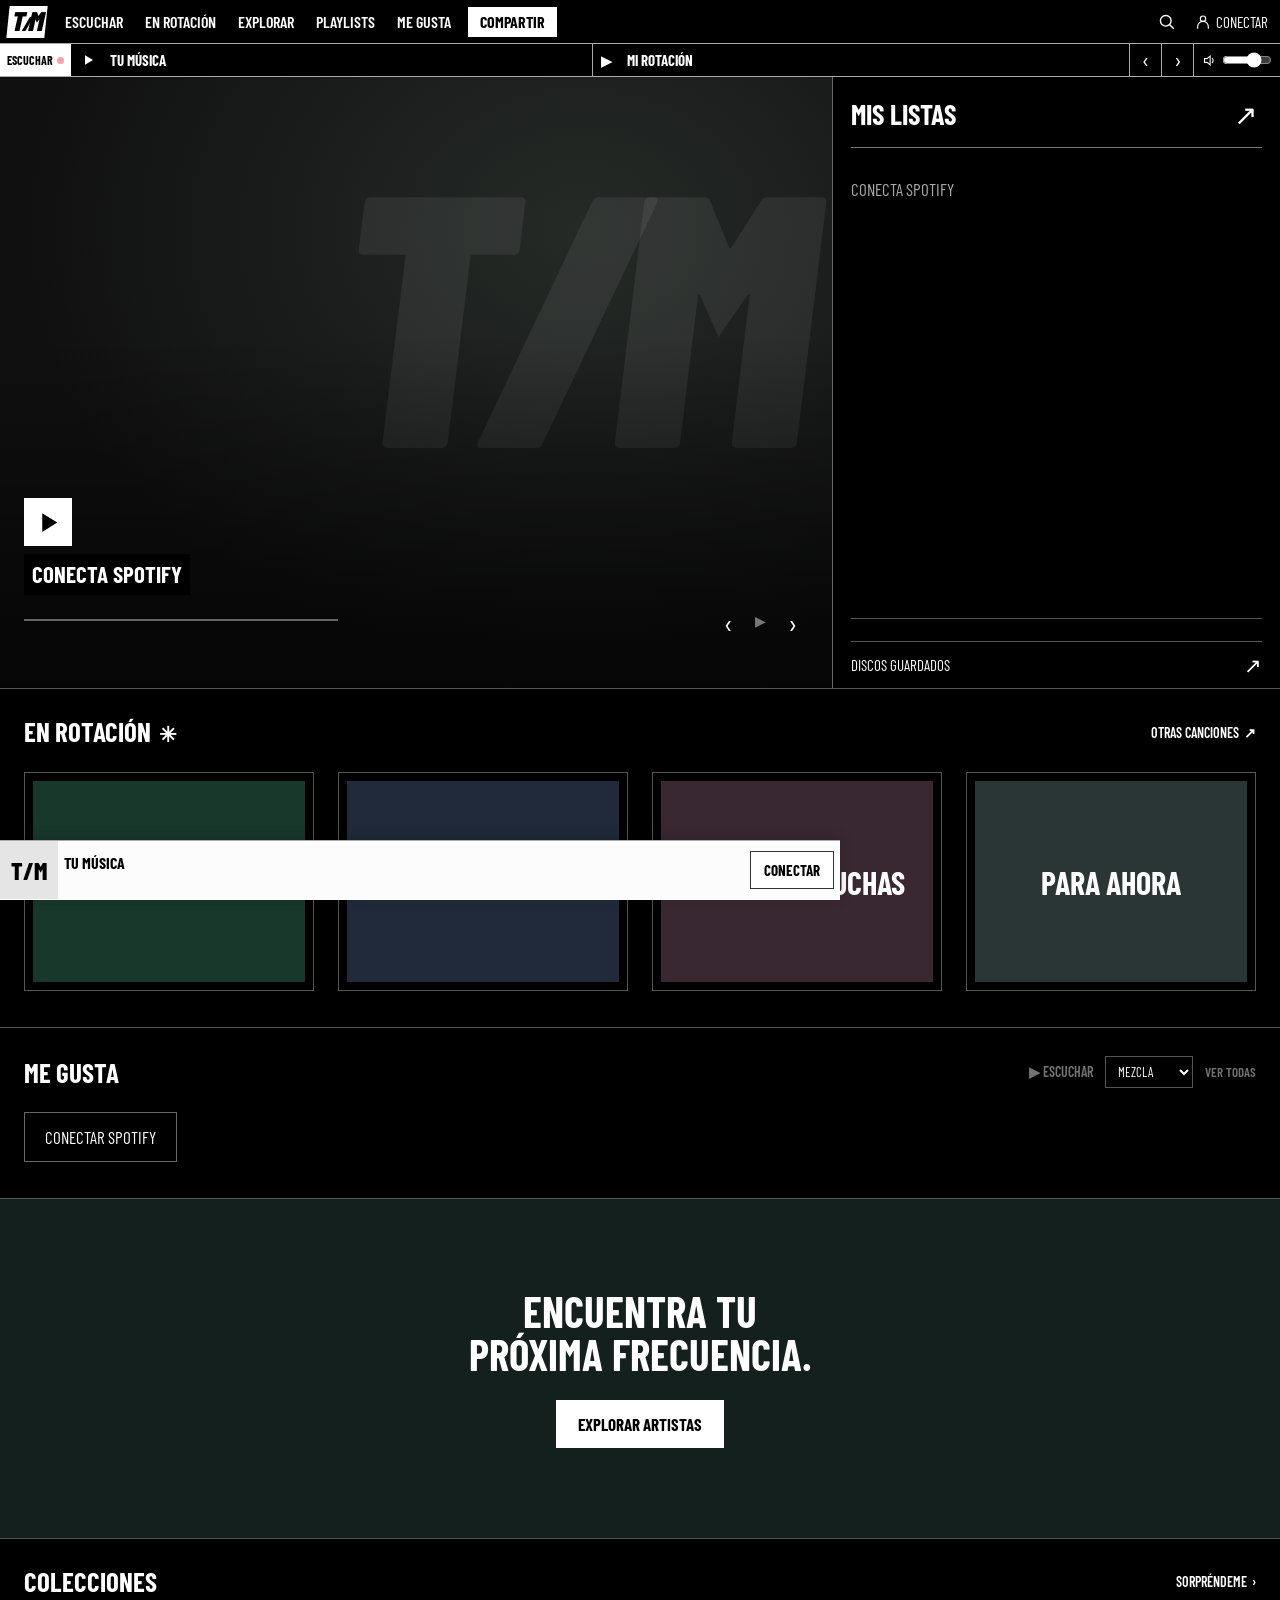
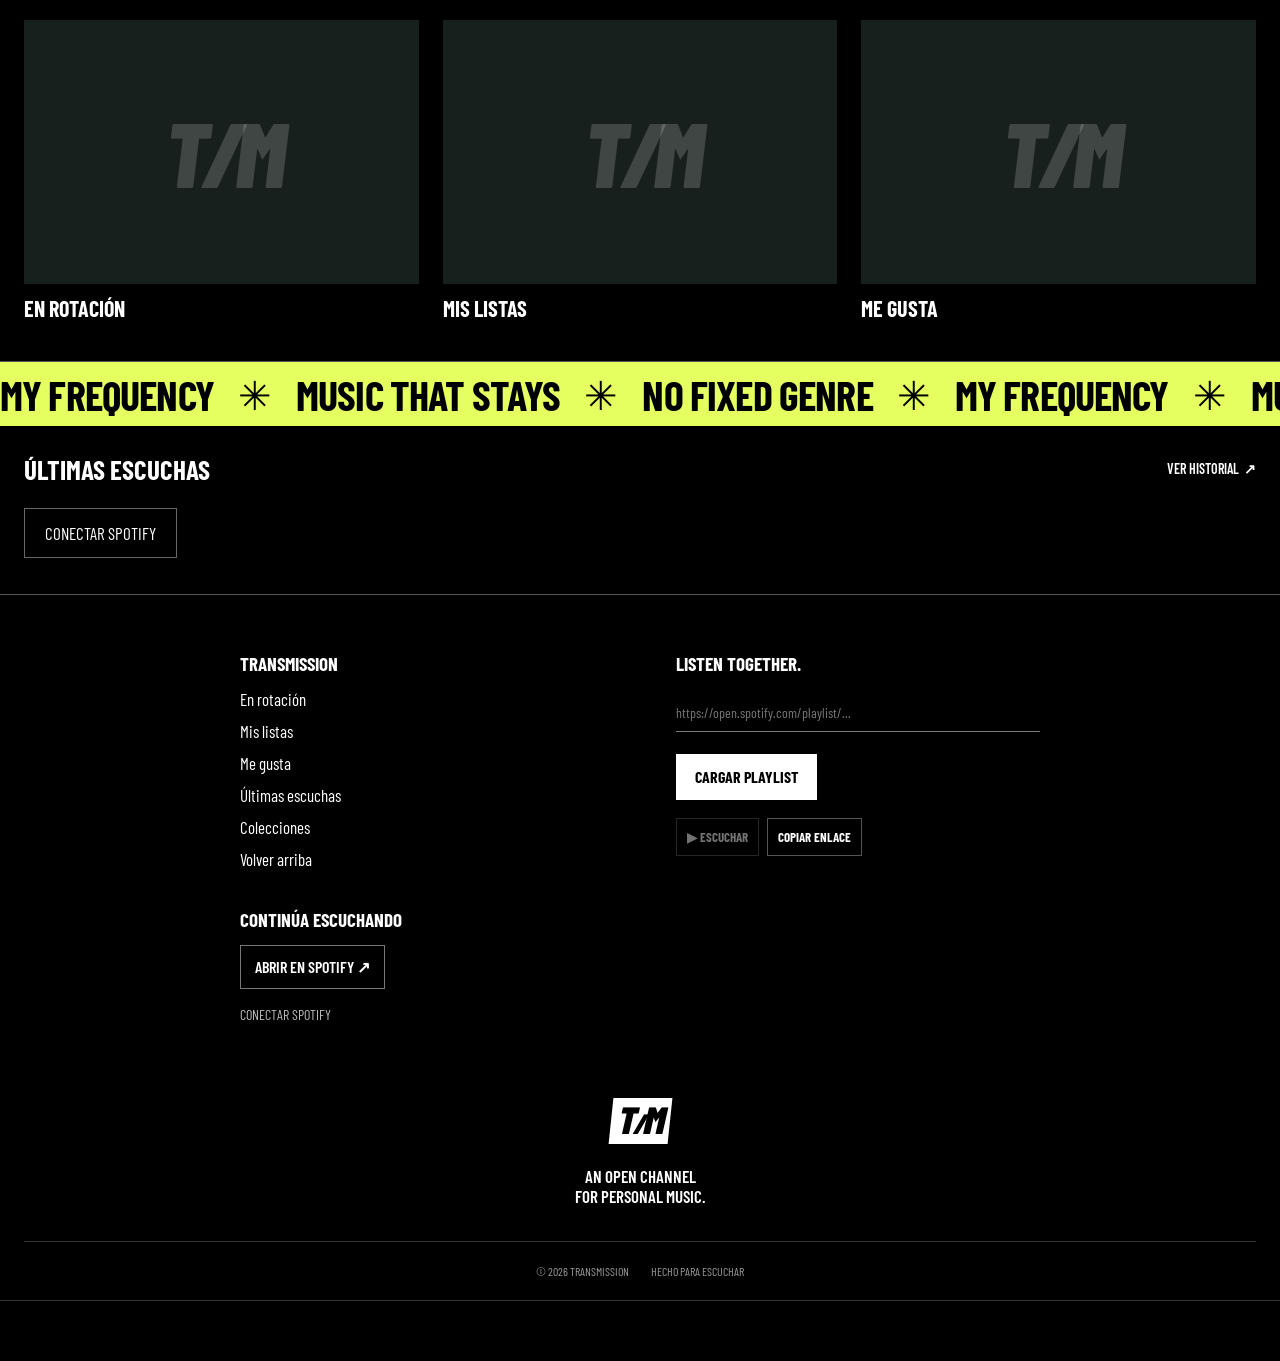
==== commit 7550d780: "Rotate home selections across listening periods and saved music" ====
--- a/index.html
+++ b/index.html
@@ -10,18 +10,19 @@
   <link rel="stylesheet" href="./transmission-pages.css?v=20261019artist3">
   <link rel="stylesheet" href="./transmission-archive.css?v=20261019artist3">
   <script defer src="./spotify-auth.js?v=20261019catalog1"></script>
-  <script defer src="./spotify-editorial.js?v=20261019artist3"></script>
+  <script defer src="./transmission-selection.js?v=20261019variety1"></script>
+  <script defer src="./spotify-editorial.js?v=20261019variety1"></script>
   <script defer src="./spotify-controls.js?v=20261019catalog1"></script>
-  <script defer src="./spotify-taste.js?v=20261019artist3"></script>
+  <script defer src="./spotify-taste.js?v=20261019variety1"></script>
   <script defer src="./spotify-library.js?v=20261019artist3"></script>
   <script defer src="./spotify-polish.js?v=20261019catalog1"></script>
   <script defer src="./spotify-artist.js?v=20261019artist3"></script>
   <script defer src="./spotify-queue.js?v=20261019artist3"></script>
   <script defer src="./spotify-favorites.js?v=20261019catalog1"></script>
   <script defer src="./spotify-track-actions.js?v=20261019artist3"></script>
-  <script defer src="./spotify-catalog.js?v=20261019artist3"></script>
+  <script defer src="./spotify-catalog.js?v=20261019variety1"></script>
   <script defer src="./spotify-search.js?v=20261019artist3"></script>
-  <script defer src="./transmission-ui.js?v=20261019artist3"></script>
+  <script defer src="./transmission-ui.js?v=20261019variety1"></script>
   <script defer src="./transmission-listening.js?v=20261019artist3"></script>
   <script defer src="./transmission-archive.js?v=20261019artist3"></script>
   <script defer src="./transmission-navigation.js?v=20261019artist3"></script>
@@ -77,14 +78,14 @@
     <div><span class="eyebrow" id="pick-period" hidden></span><h2>EN ROTACIÓN <span class="heading-indicator tm-spin-symbol">✳</span></h2></div>
     <button class="view-all" id="top-refresh" type="button">OTRAS CANCIONES <span>↗</span></button>
   </div>
-  <div class="picks-grid" id="picks-grid" aria-label="Canciones más escuchadas"></div>
+  <div class="picks-grid" id="picks-grid" aria-label="Selección de canciones"></div>
 </section>
 <section class="catalog-section tm-liked-section" id="liked" aria-label="Canciones guardadas">
   <div class="section-heading">
     <div><span class="eyebrow" id="liked-kicker" hidden></span><h2>ME GUSTA</h2></div>
     <div class="tm-liked-actions">
   <button class="view-all" id="tm-liked-play" type="button" disabled>▶ ESCUCHAR</button>
-  <select id="tm-liked-sort-inline" class="tm-liked-sort-inline" aria-label="Ordenar canciones guardadas"><option value="new">RECIENTES</option><option value="old">ANTIGUAS</option><option value="az">A–Z</option><option value="artist">ARTISTA</option></select>
+  <select id="tm-liked-sort-inline" class="tm-liked-sort-inline" aria-label="Selección de canciones guardadas"><option value="mix">MEZCLA</option><option value="new">RECIENTES</option><option value="old">ANTIGUAS</option><option value="az">A–Z</option><option value="artist">ARTISTA</option></select>
   <div class="tm-liked-pager" id="tm-liked-pager" aria-label="Navegar canciones guardadas">
     <span id="tm-liked-position" class="tm-liked-position" aria-live="polite"></span>
     <button id="tm-liked-prev" type="button" aria-label="Página anterior" disabled>←</button>
